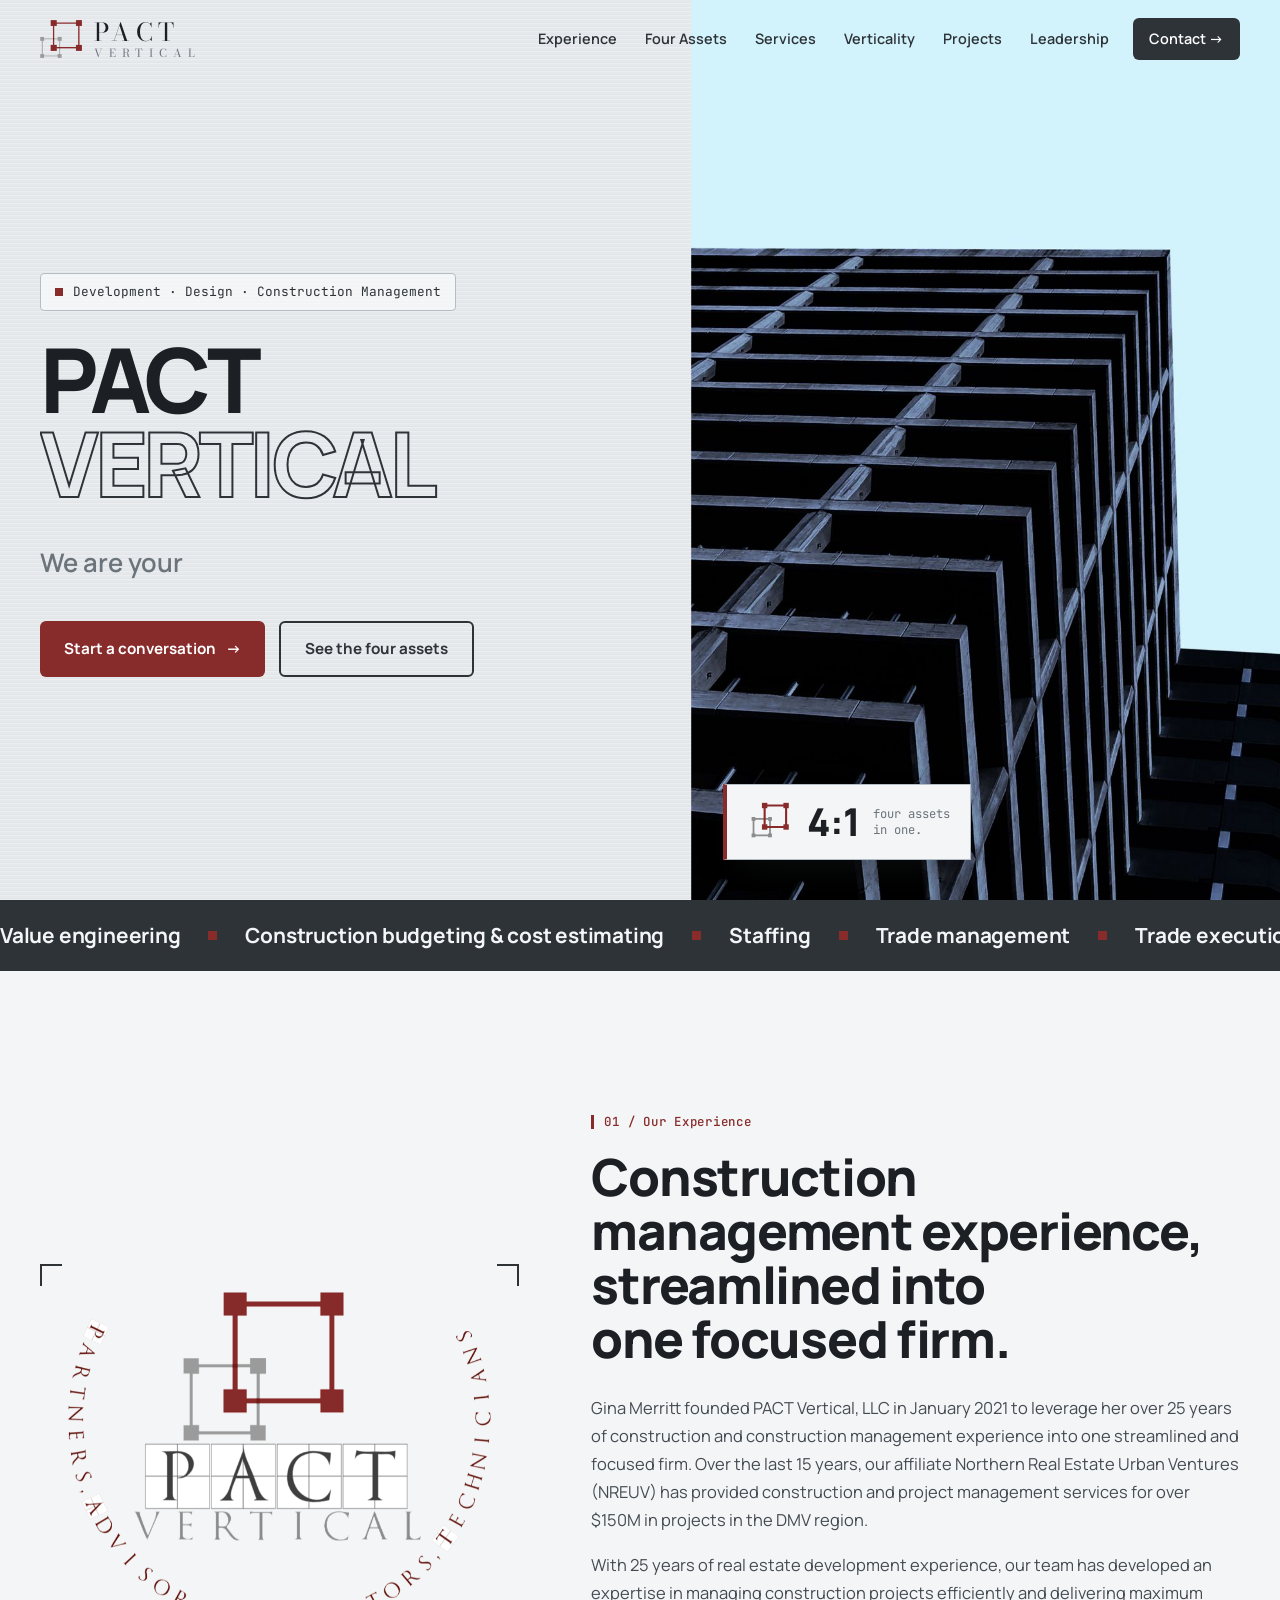
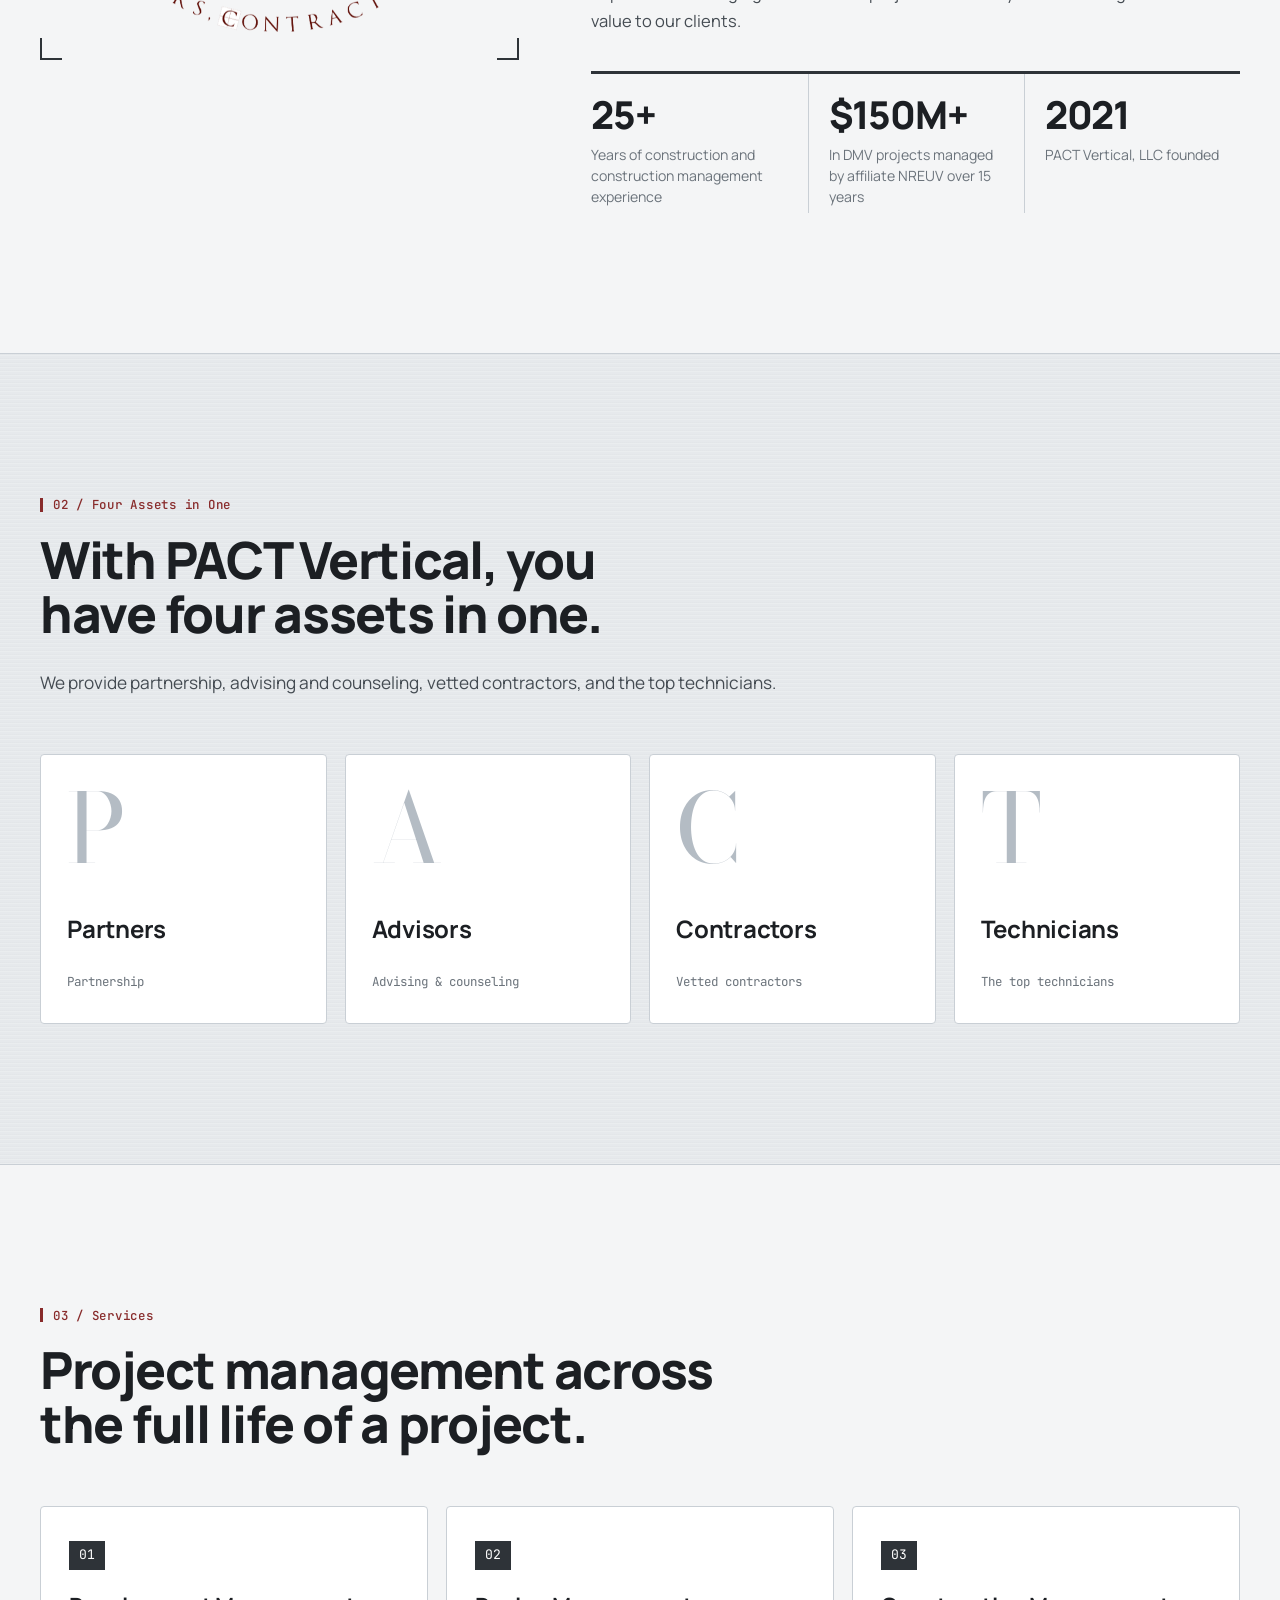
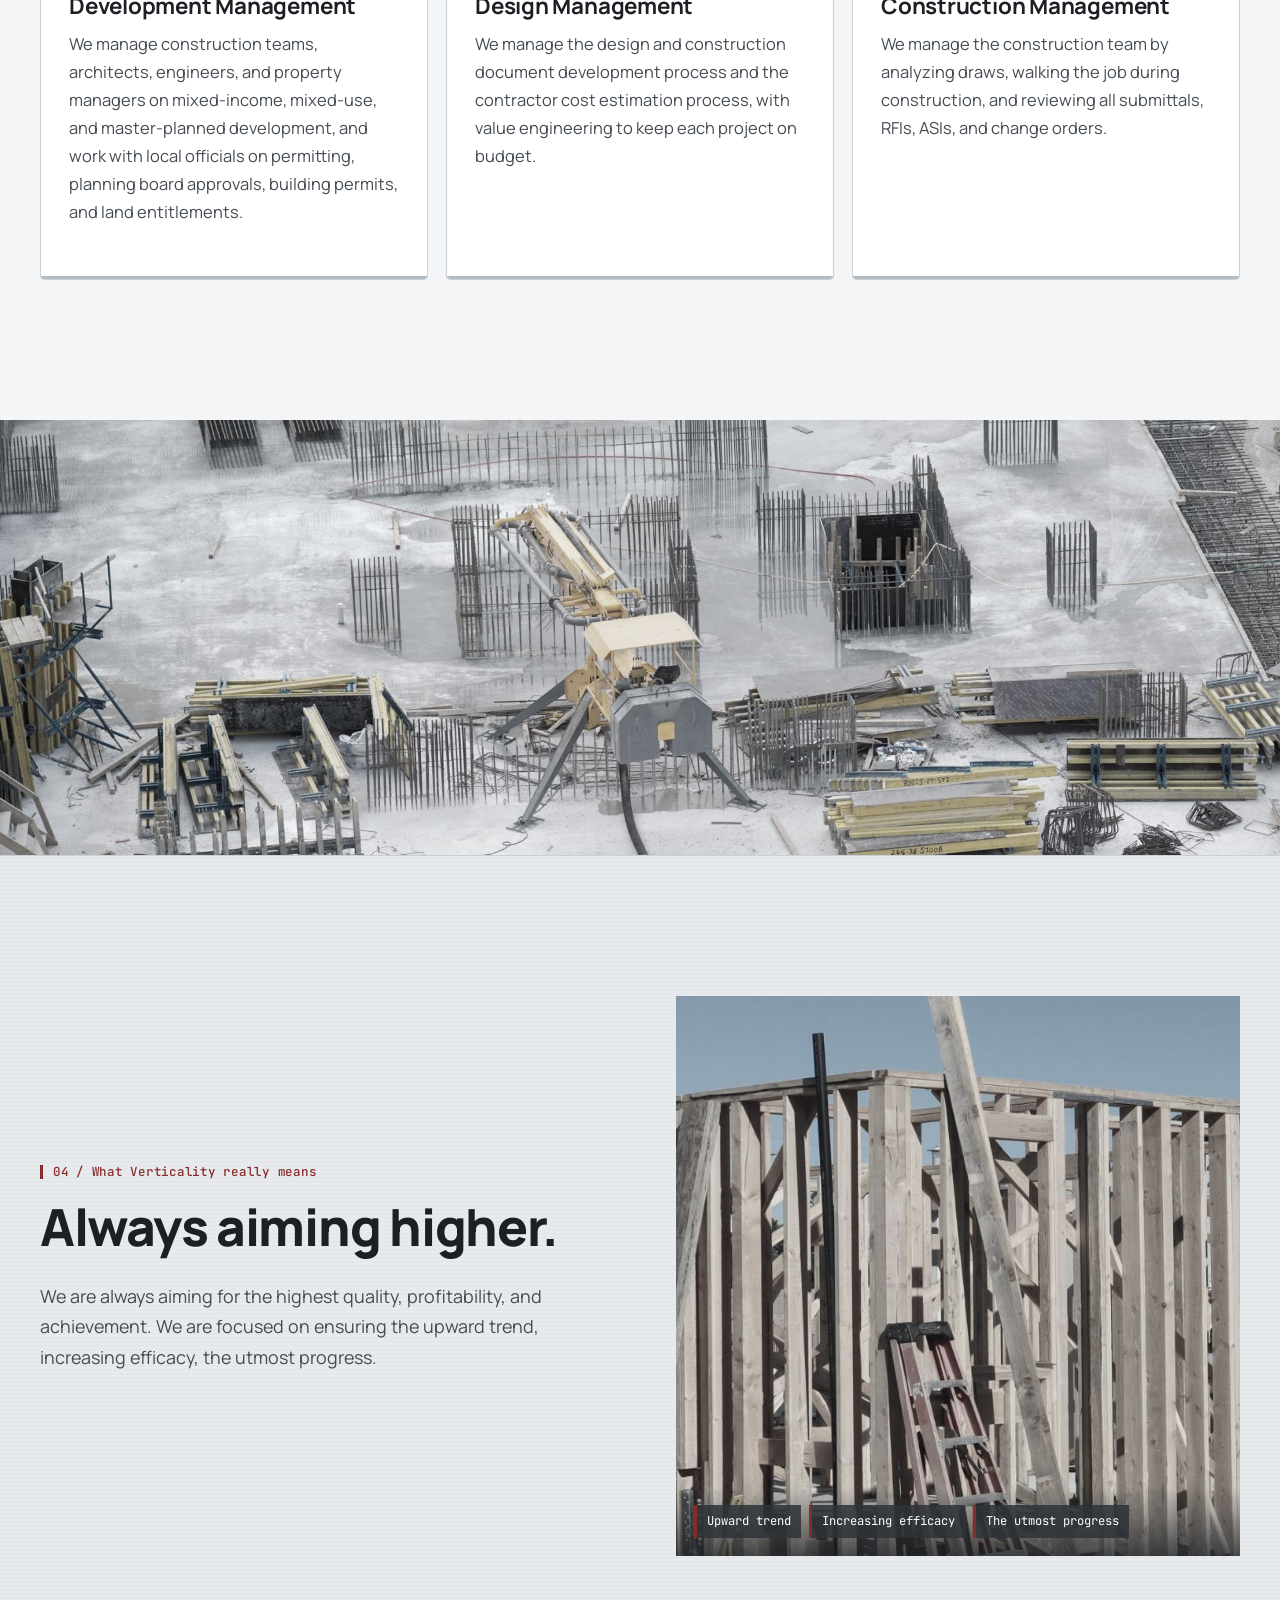
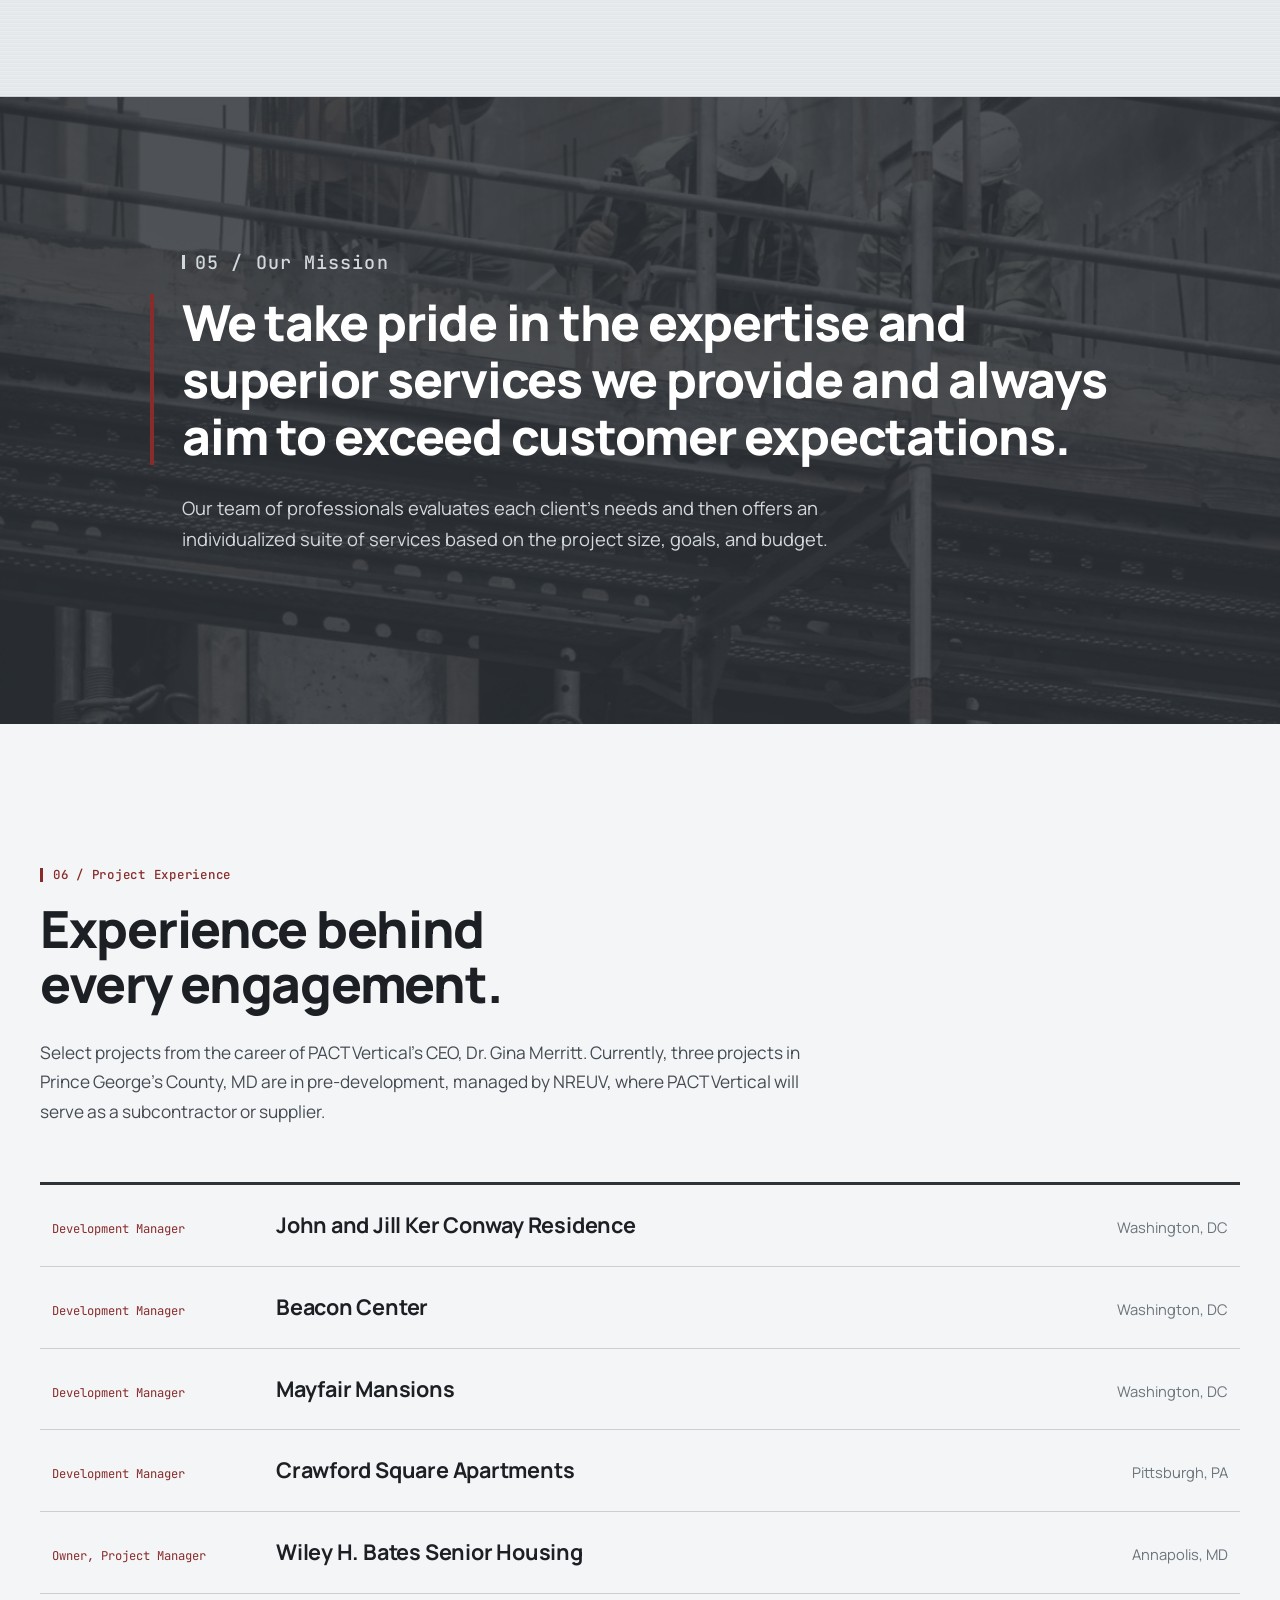
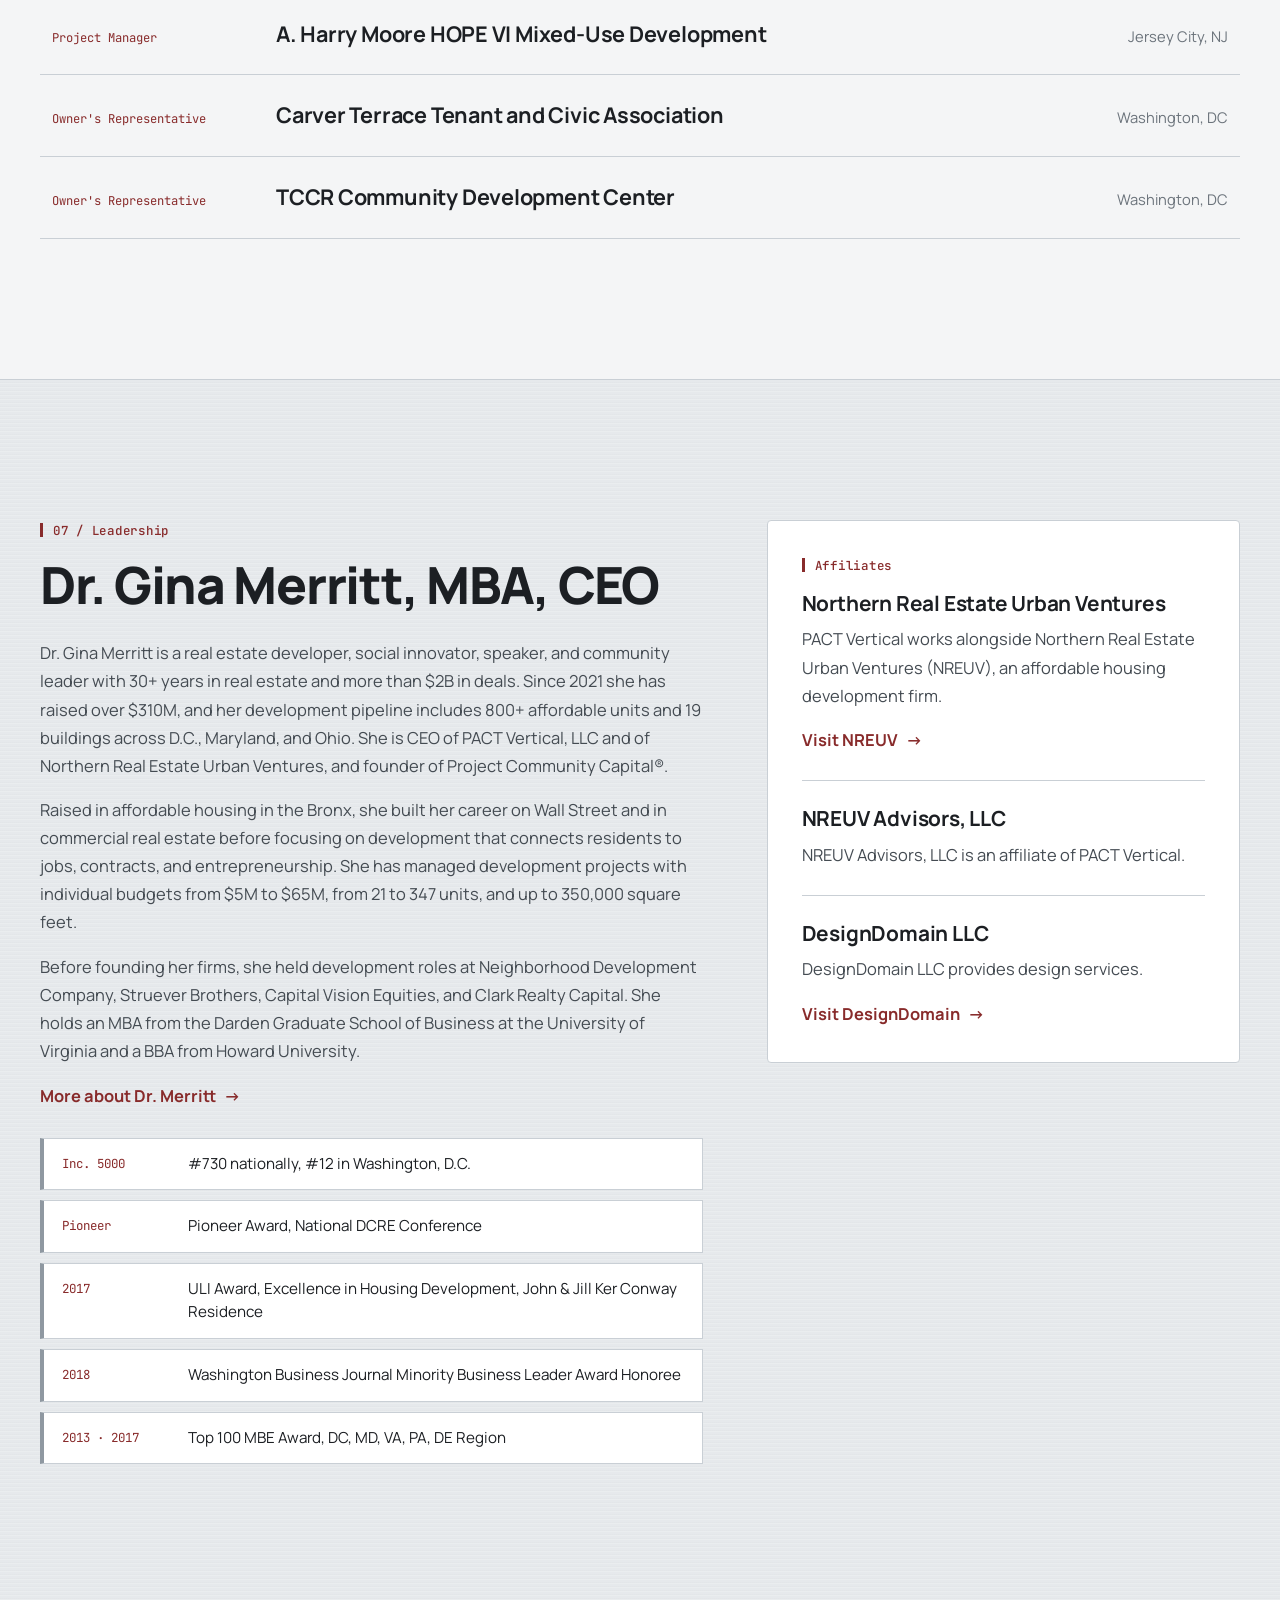
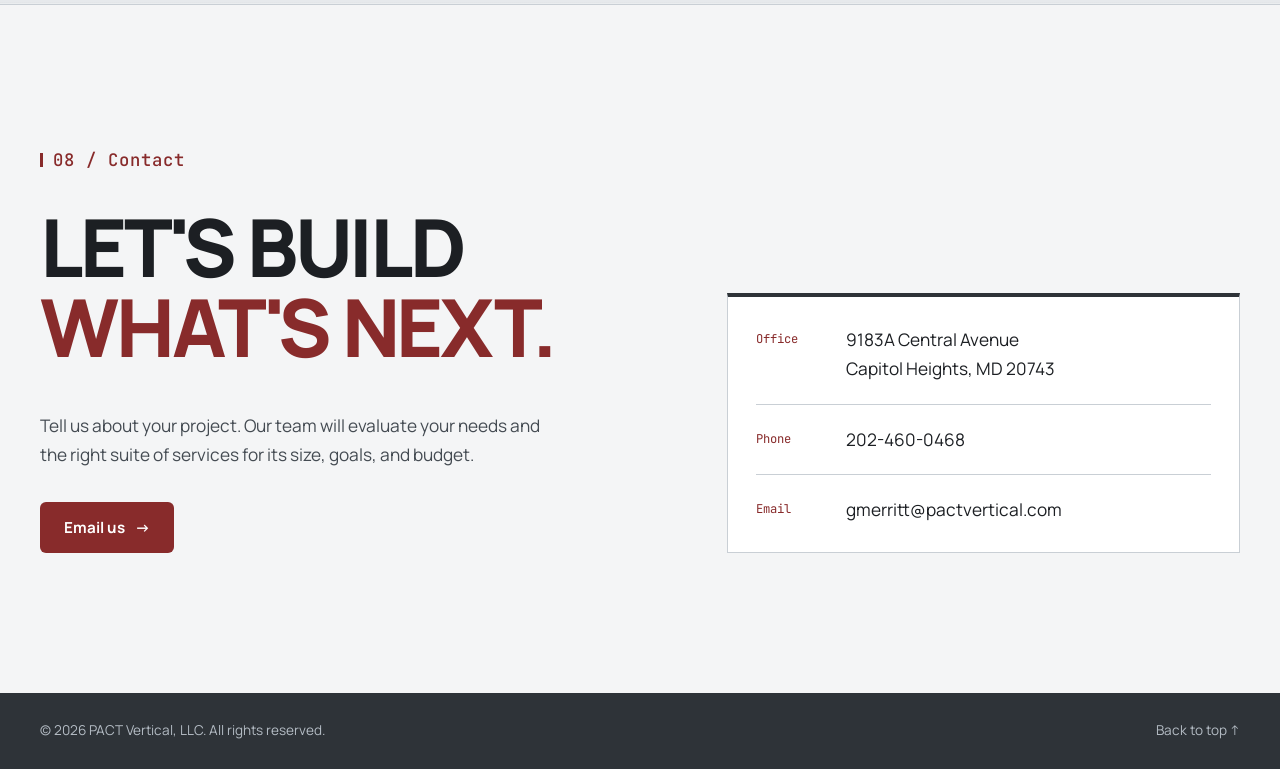
==== index.html @ 71c8a11a "v3.1 (2026-11-18): title Gina as CEO Co-Authored-By: Claude Opus 5.5 <noreply@anthropic.com> Claude-" ====
<!DOCTYPE html>
<html lang="en">
<head>
  <meta charset="utf-8">
  <meta name="viewport" content="width=device-width, initial-scale=1">
  <title>PACT Vertical | Partners, Advisors, Contractors, Technicians</title>
  <meta name="description" content="PACT Vertical provides development management, design management, and construction management to the commercial real estate industry.">
  <meta property="og:title" content="PACT Vertical">
  <meta property="og:description" content="Partners, Advisors, Contractors, Technicians. Four assets in one.">
  <meta property="og:type" content="website">
  <meta property="og:url" content="https://pactvertical.com/">
  <meta name="theme-color" content="#E1E5E8">
  <link rel="canonical" href="https://pactvertical.com/">
  <link rel="icon" href="assets/favicon.png" type="image/png">
  <link rel="preconnect" href="https://fonts.googleapis.com">
  <link rel="preconnect" href="https://fonts.gstatic.com" crossorigin>
  <link href="https://fonts.googleapis.com/css2?family=Bodoni+Moda:wght@400;500&family=JetBrains+Mono:wght@400;500&family=Manrope:wght@400;500;600;700;800&display=swap" rel="stylesheet">
  <link rel="stylesheet" href="styles.css">
</head>
<body>
  <a class="skip" href="#main">Skip to content</a>
  <div class="scroll-progress" aria-hidden="true"></div>

  <header class="site-header" id="top">
    <div class="wrap header-inner">
      <a class="brand" href="#top" aria-label="PACT Vertical home">
        <img class="brand-mark" src="assets/pact-mark.png" alt="" width="46" height="43">
        <span class="brand-words">
          <span class="brand-pact">PACT</span>
          <span class="brand-vertical">VERTICAL</span>
        </span>
      </a>
      <button class="nav-toggle" aria-expanded="false" aria-controls="nav"><span></span><span></span><span class="sr">Menu</span></button>
      <nav id="nav" class="nav" aria-label="Primary">
        <a href="#experience">Experience</a>
        <a href="#pact">Four Assets</a>
        <a href="#services">Services</a>
        <a href="#verticality">Verticality</a>
        <a href="#projects">Projects</a>
        <a href="#leadership">Leadership</a>
        <a class="nav-cta" href="#contact">Contact <span aria-hidden="true">&rarr;</span></a>
      </nav>
    </div>
  </header>

  <main id="main">
    <!-- HERO -->
    <section class="hero">
      <div class="hero-steel" aria-hidden="true"></div>
      <div class="hero-copy">
        <p class="mono-tag"><span class="dot"></span> Development · Design · Construction Management</p>
        <h1 class="hero-title">
          <span class="line"><span>PACT</span></span>
          <span class="line"><span class="outline">Vertical</span></span>
        </h1>
        <p class="hero-rotator" aria-label="Partners, Advisors, Contractors, Technicians">
          <span class="rot-label">We are your</span>
          <span class="rot-words" aria-hidden="true">
            <span>Partners</span>
            <span>Advisors</span>
            <span>Contractors</span>
            <span>Technicians</span>
          </span>
        </p>
        <div class="hero-actions">
          <a class="btn btn-primary magnetic" href="#contact">Start a conversation <span aria-hidden="true">&rarr;</span></a>
          <a class="btn btn-ghost" href="#pact">See the four assets</a>
        </div>
      </div>
      <div class="hero-photo">
        <img src="assets/hero-tower.jpg" alt="Looking up at a steel-framed tower against the sky" width="1120" height="1400" fetchpriority="high">
        <div class="ratio">
          <svg class="mark-anim" viewBox="0 0 240 240" aria-hidden="true">
            <g class="sq-grey">
              <rect class="draw" x="34" y="104" width="86" height="86" fill="none" stroke="#8C8C8C" stroke-width="9"/>
              <rect class="node" x="24" y="94" width="20" height="20" fill="#8C8C8C"/>
              <rect class="node" x="110" y="94" width="20" height="20" fill="#8C8C8C"/>
              <rect class="node" x="24" y="180" width="20" height="20" fill="#8C8C8C"/>
              <rect class="node" x="110" y="180" width="20" height="20" fill="#8C8C8C"/>
            </g>
            <g class="sq-red">
              <rect class="draw" x="92" y="34" width="112" height="112" fill="none" stroke="#882B2B" stroke-width="11"/>
              <rect class="node" x="78" y="20" width="28" height="28" fill="#882B2B"/>
              <rect class="node" x="190" y="20" width="28" height="28" fill="#882B2B"/>
              <rect class="node" x="78" y="132" width="28" height="28" fill="#882B2B"/>
              <rect class="node" x="190" y="132" width="28" height="28" fill="#882B2B"/>
            </g>
          </svg>
          <span class="ratio-num">4:1</span>
          <span class="ratio-text">four assets<br>in one.</span>
        </div>
      </div>
    </section>

    <!-- TICKER -->
    <div class="ticker" aria-label="Our skills">
      <div class="ticker-track">
        <span>Value engineering</span><i></i><span>Construction budgeting &amp; cost estimating</span><i></i><span>Staffing</span><i></i><span>Trade management</span><i></i><span>Trade execution</span><i></i><span>Supply chain delivery &amp; logistics</span><i></i>
        <span aria-hidden="true">Value engineering</span><i></i><span aria-hidden="true">Construction budgeting &amp; cost estimating</span><i></i><span aria-hidden="true">Staffing</span><i></i><span aria-hidden="true">Trade management</span><i></i><span aria-hidden="true">Trade execution</span><i></i><span aria-hidden="true">Supply chain delivery &amp; logistics</span><i></i>
      </div>
    </div>

    <!-- EXPERIENCE -->
    <section class="section" id="experience">
      <div class="wrap exp-grid">
        <div class="exp-logo reveal">
          <div class="logo-panel tilt">
            <span class="corner tl"></span><span class="corner tr"></span><span class="corner bl"></span><span class="corner br"></span>
            <img src="assets/pact-vertical-logo.png" alt="PACT Vertical logo: Partners, Advisors, Contractors, Technicians" width="720" height="578" loading="lazy">
          </div>
        </div>
        <div class="exp-copy">
          <p class="eyebrow reveal">01 / Our Experience</p>
          <h2 class="reveal">Construction management experience, streamlined into one focused firm.</h2>
          <p class="reveal">Gina Merritt founded PACT Vertical, LLC in January 2021 to leverage her over 25 years of construction and construction management experience into one streamlined and focused firm. Over the last 15 years, our affiliate Northern Real Estate Urban Ventures (NREUV) has provided construction and project management services for over $150M in projects in the DMV region.</p>
          <p class="reveal">With 25 years of real estate development experience, our team has developed an expertise in managing construction projects efficiently and delivering maximum value to our clients.</p>
          <div class="stats">
            <div class="stat reveal"><span class="stat-num" data-count="25" data-suffix="+">25+</span><span class="stat-label">Years of construction and construction management experience</span></div>
            <div class="stat reveal"><span class="stat-num" data-count="150" data-prefix="$" data-suffix="M+">$150M+</span><span class="stat-label">In DMV projects managed by affiliate NREUV over 15 years</span></div>
            <div class="stat reveal"><span class="stat-num" data-count="2021" data-from="2000">2021</span><span class="stat-label">PACT Vertical, LLC founded</span></div>
          </div>
        </div>
      </div>
    </section>

    <!-- FOUR ASSETS -->
    <section class="section section-alt" id="pact">
      <div class="wrap">
        <div class="section-head">
          <p class="eyebrow reveal">02 / Four Assets in One</p>
          <h2 class="reveal">With PACT Vertical, you have four assets in one.</h2>
          <p class="reveal">We provide partnership, advising and counseling, vetted contractors, and the top technicians.</p>
        </div>
        <ol class="pact-grid">
          <li class="pact-card glow-card reveal"><span class="pact-letter">P</span><h3>Partners</h3><span class="pact-sub">Partnership</span></li>
          <li class="pact-card glow-card reveal"><span class="pact-letter">A</span><h3>Advisors</h3><span class="pact-sub">Advising &amp; counseling</span></li>
          <li class="pact-card glow-card reveal"><span class="pact-letter">C</span><h3>Contractors</h3><span class="pact-sub">Vetted contractors</span></li>
          <li class="pact-card glow-card reveal"><span class="pact-letter">T</span><h3>Technicians</h3><span class="pact-sub">The top technicians</span></li>
        </ol>
      </div>
    </section>

    <!-- SERVICES -->
    <section class="section" id="services">
      <div class="wrap">
        <div class="section-head">
          <p class="eyebrow reveal">03 / Services</p>
          <h2 class="reveal">Project management across the full life of a project.</h2>
        </div>
        <div class="services">
          <article class="service glow-card reveal">
            <span class="service-num">01</span>
            <h3>Development Management</h3>
            <p>We manage construction teams, architects, engineers, and property managers on mixed-income, mixed-use, and master-planned development, and work with local officials on permitting, planning board approvals, building permits, and land entitlements.</p>
            <span class="service-line"></span>
          </article>
          <article class="service glow-card reveal">
            <span class="service-num">02</span>
            <h3>Design Management</h3>
            <p>We manage the design and construction document development process and the contractor cost estimation process, with value engineering to keep each project on budget.</p>
            <span class="service-line"></span>
          </article>
          <article class="service glow-card reveal">
            <span class="service-num">03</span>
            <h3>Construction Management</h3>
            <p>We manage the construction team by analyzing draws, walking the job during construction, and reviewing all submittals, RFIs, ASIs, and change orders.</p>
            <span class="service-line"></span>
          </article>
        </div>
      </div>
    </section>

    <!-- IMAGE BAND -->
    <div class="image-band" role="img" aria-label="Aerial view of a construction site with rebar, formwork, and a concrete pump">
      <img src="assets/site-aerial.jpg" alt="" width="2000" height="839" loading="lazy">
    </div>

    <!-- VERTICALITY -->
    <section class="section section-alt" id="verticality">
      <div class="wrap vert">
        <div class="vert-copy">
          <p class="eyebrow reveal">04 / What Verticality really means</p>
          <h2 class="reveal">Always aiming higher.</h2>
          <p class="reveal">We are always aiming for the highest quality, profitability, and achievement. We are focused on ensuring the upward trend, increasing efficacy, the utmost progress.</p>
        </div>
        <figure class="vert-photo reveal">
          <img src="assets/framing.jpg" alt="Wood-framed walls rising on a construction site" width="717" height="896" loading="lazy">
          <figcaption>
            <span>Upward trend</span>
            <span>Increasing efficacy</span>
            <span>The utmost progress</span>
          </figcaption>
        </figure>
      </div>
    </section>

    <!-- MISSION -->
    <section class="mission" id="mission">
      <img class="mission-bg" src="assets/crew-scaffold.jpg" alt="" width="1163" height="1600" loading="lazy">
      <div class="mission-shade" aria-hidden="true"></div>
      <div class="wrap mission-inner">
        <p class="eyebrow light reveal">05 / Our Mission</p>
        <blockquote class="reveal">We take pride in the expertise and superior services we provide and always aim to exceed customer expectations.</blockquote>
        <p class="reveal">Our team of professionals evaluates each client's needs and then offers an individualized suite of services based on the project size, goals, and budget.</p>
      </div>
    </section>

    <!-- PROJECT EXPERIENCE -->
    <section class="section" id="projects">
      <div class="wrap">
        <div class="section-head">
          <p class="eyebrow reveal">06 / Project Experience</p>
          <h2 class="reveal">Experience behind every engagement.</h2>
          <p class="reveal">Select projects from the career of PACT Vertical's CEO, Dr. Gina Merritt. Currently, three projects in Prince George's County, MD are in pre-development, managed by NREUV, where PACT Vertical will serve as a subcontractor or supplier.</p>
        </div>
        <ul class="proj-list">
          <li class="reveal"><span class="proj-role">Development Manager</span><span class="proj-name">John and Jill Ker Conway Residence</span><span class="proj-loc">Washington, DC</span></li>
          <li class="reveal"><span class="proj-role">Development Manager</span><span class="proj-name">Beacon Center</span><span class="proj-loc">Washington, DC</span></li>
          <li class="reveal"><span class="proj-role">Development Manager</span><span class="proj-name">Mayfair Mansions</span><span class="proj-loc">Washington, DC</span></li>
          <li class="reveal"><span class="proj-role">Development Manager</span><span class="proj-name">Crawford Square Apartments</span><span class="proj-loc">Pittsburgh, PA</span></li>
          <li class="reveal"><span class="proj-role">Owner, Project Manager</span><span class="proj-name">Wiley H. Bates Senior Housing</span><span class="proj-loc">Annapolis, MD</span></li>
          <li class="reveal"><span class="proj-role">Project Manager</span><span class="proj-name">A. Harry Moore HOPE VI Mixed-Use Development</span><span class="proj-loc">Jersey City, NJ</span></li>
          <li class="reveal"><span class="proj-role">Owner's Representative</span><span class="proj-name">Carver Terrace Tenant and Civic Association</span><span class="proj-loc">Washington, DC</span></li>
          <li class="reveal"><span class="proj-role">Owner's Representative</span><span class="proj-name">TCCR Community Development Center</span><span class="proj-loc">Washington, DC</span></li>
        </ul>
      </div>
    </section>

    <!-- LEADERSHIP -->
    <section class="section section-alt" id="leadership">
      <div class="wrap lead-grid">
        <div>
          <p class="eyebrow reveal">07 / Leadership</p>
          <h2 class="reveal">Dr. Gina Merritt, MBA, CEO</h2>
          <p class="reveal">Dr. Gina Merritt is a real estate developer, social innovator, speaker, and community leader with 30+ years in real estate and more than $2B in deals. Since 2021 she has raised over $310M, and her development pipeline includes 800+ affordable units and 19 buildings across D.C., Maryland, and Ohio. She is CEO of PACT Vertical, LLC and of Northern Real Estate Urban Ventures, and founder of Project Community Capital&reg;.</p>
          <p class="reveal">Raised in affordable housing in the Bronx, she built her career on Wall Street and in commercial real estate before focusing on development that connects residents to jobs, contracts, and entrepreneurship. She has managed development projects with individual budgets from $5M to $65M, from 21 to 347 units, and up to 350,000 square feet.</p>
          <p class="reveal">Before founding her firms, she held development roles at Neighborhood Development Company, Struever Brothers, Capital Vision Equities, and Clark Realty Capital. She holds an MBA from the Darden Graduate School of Business at the University of Virginia and a BBA from Howard University.</p>
          <a class="text-link reveal" href="https://drginamerritt.net" target="_blank" rel="noopener">More about Dr. Merritt <span aria-hidden="true">&rarr;</span></a>
          <ul class="awards">
            <li class="reveal"><span>Inc. 5000</span>#730 nationally, #12 in Washington, D.C.</li>
            <li class="reveal"><span>Pioneer</span>Pioneer Award, National DCRE Conference</li>
            <li class="reveal"><span>2017</span>ULI Award, Excellence in Housing Development, John &amp; Jill Ker Conway Residence</li>
            <li class="reveal"><span>2018</span>Washington Business Journal Minority Business Leader Award Honoree</li>
            <li class="reveal"><span>2013 · 2017</span>Top 100 MBE Award, DC, MD, VA, PA, DE Region</li>
          </ul>
        </div>
        <aside class="affiliate glow-card reveal">
          <p class="eyebrow">Affiliates</p>
          <div class="aff-item">
            <h3>Northern Real Estate Urban Ventures</h3>
            <p>PACT Vertical works alongside Northern Real Estate Urban Ventures (NREUV), an affordable housing development firm.</p>
            <a class="text-link" href="https://nreuv.com" target="_blank" rel="noopener">Visit NREUV <span aria-hidden="true">&rarr;</span></a>
          </div>
          <div class="aff-item">
            <h3>NREUV Advisors, LLC</h3>
            <p>NREUV Advisors, LLC is an affiliate of PACT Vertical.</p>
          </div>
          <div class="aff-item">
            <h3>DesignDomain LLC</h3>
            <p>DesignDomain LLC provides design services.</p>
            <a class="text-link" href="https://designdomainllc.com" target="_blank" rel="noopener">Visit DesignDomain <span aria-hidden="true">&rarr;</span></a>
          </div>
        </aside>
      </div>
    </section>

    <!-- CONTACT -->
    <section class="section contact-section" id="contact">
      <div class="wrap contact">
        <div>
          <p class="eyebrow reveal">08 / Contact</p>
          <h2 class="big reveal">Let's build<br><span class="grad">what's next.</span></h2>
          <p class="reveal">Tell us about your project. Our team will evaluate your needs and the right suite of services for its size, goals, and budget.</p>
          <a class="btn btn-primary magnetic reveal" href="mailto:gmerritt@pactvertical.com?subject=Project%20inquiry%20via%20pactvertical.com">Email us <span aria-hidden="true">&rarr;</span></a>
        </div>
        <dl class="contact-list reveal">
          <div><dt>Office</dt><dd>9183A Central Avenue<br>Capitol Heights, MD 20743</dd></div>
          <div><dt>Phone</dt><dd><a href="tel:+12024600468">202-460-0468</a></dd></div>
          <div><dt>Email</dt><dd><a href="mailto:gmerritt@pactvertical.com">gmerritt@pactvertical.com</a></dd></div>
        </dl>
      </div>
    </section>
  </main>

  <footer class="site-footer">
    <div class="wrap footer-inner">
      <span>&copy; <span id="year">2026</span> PACT Vertical, LLC. All rights reserved.</span>
      <a href="#top">Back to top &uarr;</a>
    </div>
  </footer>

  <script src="main.js" defer></script>
</body>
</html>
---- styles.css ----
/* PACT Vertical, site styles v3.1 (2026-11-18)
   VOICE: strong, structural, confident
   IDEA: structural steel going up; the building reaching for the sky (real photography)
   COLOUR: brushed light steel and graphite, logo maroon #882B2B as the one accent
   TYPE: Manrope (headings and body), JetBrains Mono (labels), Bodoni Moda (wordmark)
   LAYOUT: light steel bands, one graphite band (ticker and mission), flat colour, no glows */

:root {
  --steel-0: #F4F5F6;
  --steel-1: #E6E9EC;
  --steel-2: #D3D8DD;
  --steel-3: #B4BCC4;
  --steel-4: #8F98A1;
  --steel-5: #5A636C;
  --graphite: #2E3338;
  --ink: #1C1F23;
  --text: #444B52;
  --muted: #6B737B;
  --maroon: #882B2B;          /* logo maroon */
  --maroon-dark: #6E2222;
  --line: #C9CFD5;
  --sans: "Manrope", system-ui, sans-serif;
  --mono: "JetBrains Mono", ui-monospace, monospace;
  --serif: "Bodoni Moda", Didot, serif;
  --wrap: 1200px;
  --ease: cubic-bezier(.2,.8,.2,1);
  /* brushed steel: fine horizontal grain */
  --brush: repeating-linear-gradient(0deg, rgba(255,255,255,.35) 0 1px, rgba(0,0,0,.025) 1px 2px, transparent 2px 4px);
}

*, *::before, *::after { box-sizing: border-box; min-width: 0; }
html { scroll-behavior: smooth; scroll-padding-top: 84px; }
body { margin: 0; font-family: var(--sans); font-size: 16.5px; line-height: 1.7; color: var(--text); background: var(--steel-0); -webkit-font-smoothing: antialiased; overflow-x: clip; }
img { max-width: 100%; display: block; }
a { color: inherit; }
h1, h2, h3 { color: var(--ink); font-family: var(--sans); line-height: 1.06; margin: 0 0 .55em; letter-spacing: -0.025em; text-wrap: balance; }
h2 { font-size: clamp(2rem, 4.2vw, 3.2rem); font-weight: 800; }
h3 { font-size: 1.2rem; font-weight: 700; letter-spacing: -0.01em; }
p { margin: 0 0 1em; }
.wrap { width: min(100% - 48px, var(--wrap)); margin-inline: auto; }
.sr, .skip { position: absolute; left: -9999px; }
.skip:focus { left: 16px; top: 16px; background: var(--maroon); color: #fff; padding: 8px 14px; z-index: 200; }
:focus-visible { outline: 2px solid var(--maroon); outline-offset: 3px; }

.scroll-progress { position: fixed; top: 0; left: 0; height: 3px; width: 100%; background: var(--maroon); transform-origin: left; transform: scaleX(var(--p, 0)); z-index: 120; }
main, .site-footer { position: relative; z-index: 1; }

.eyebrow { font-family: var(--mono); font-size: .78rem; font-weight: 500; letter-spacing: .06em; color: var(--maroon); margin-bottom: 1rem; display: flex; align-items: center; gap: 10px; }
.eyebrow::before { content: ""; width: 3px; height: 14px; background: currentColor; }
.eyebrow.light { color: var(--steel-2); }

/* Header */
.site-header { position: fixed; inset: 0 0 auto 0; z-index: 100; transition: background .35s, border-color .35s, box-shadow .35s; border-bottom: 1px solid transparent; }
.site-header.scrolled { background: rgba(244,245,246,.9); backdrop-filter: blur(12px); border-bottom-color: var(--line); box-shadow: 0 6px 20px -14px rgba(28,31,35,.4); }
.header-inner { display: flex; align-items: center; justify-content: space-between; height: 78px; }
.brand { display: flex; align-items: center; gap: 12px; text-decoration: none; }
.brand-mark { width: 42px; height: auto; transition: transform .5s var(--ease); }
.brand:hover .brand-mark { transform: translateY(-3px); }
.brand-words { display: flex; flex-direction: column; line-height: 1; }
.brand-pact { font-family: var(--serif); font-size: 1.55rem; letter-spacing: .22em; color: var(--ink); }
.brand-vertical { font-family: var(--serif); font-size: .7rem; letter-spacing: .52em; color: var(--muted); margin-top: 3px; }
.nav { display: flex; gap: 4px; align-items: center; }
.nav a { position: relative; text-decoration: none; font-size: .9rem; font-weight: 600; color: var(--graphite); padding: 8px 12px; }
.nav a::after { content: ""; position: absolute; left: 12px; right: 12px; bottom: 2px; height: 2px; background: var(--maroon); transform: scaleX(0); transform-origin: left; transition: transform .3s var(--ease); }
.nav a:hover::after { transform: scaleX(1); }
.nav .nav-cta { margin-left: 8px; color: #fff; background: var(--graphite); border-radius: 6px; padding: 9px 16px; transition: background .2s; }
.nav .nav-cta::after { display: none; }
.nav .nav-cta:hover { background: var(--maroon); }
.nav-toggle { display: none; width: 44px; height: 44px; border: 1px solid var(--steel-3); background: transparent; border-radius: 8px; cursor: pointer; position: relative; }
.nav-toggle span:not(.sr) { position: absolute; left: 12px; right: 12px; height: 2px; background: var(--ink); transition: transform .3s var(--ease); }
.nav-toggle span:nth-child(1) { top: 17px; } .nav-toggle span:nth-child(2) { top: 25px; }
.nav-toggle[aria-expanded="true"] span:nth-child(1) { transform: translateY(4px) rotate(45deg); }
.nav-toggle[aria-expanded="true"] span:nth-child(2) { transform: translateY(-4px) rotate(-45deg); }

/* Buttons */
.btn { display: inline-flex; align-items: center; gap: 10px; min-height: 48px; text-decoration: none; font-weight: 700; font-size: .95rem; padding: 13px 24px; border-radius: 6px; transition: background .25s, color .25s, border-color .25s, transform .25s var(--ease); }
.btn-primary { background: var(--maroon); color: #fff; }
.btn-primary:hover { background: var(--maroon-dark); }
.btn-ghost { border: 2px solid var(--graphite); color: var(--graphite); }
.btn-ghost:hover { background: var(--graphite); color: #fff; }

/* Hero: copy on brushed steel, full-height photo on the right */
.hero { position: relative; min-height: 100vh; display: grid; grid-template-columns: minmax(0, 1fr) minmax(0, 46vw); background: var(--steel-1); overflow: hidden; }
.hero-steel { position: absolute; inset: 0; background: var(--brush); opacity: .7; pointer-events: none; }
.hero-copy { position: relative; align-self: center; padding: 130px 48px 80px max(24px, calc((100vw - var(--wrap)) / 2)); }
.mono-tag { display: inline-flex; align-items: center; gap: 10px; font-family: var(--mono); font-size: .8rem; color: var(--graphite); border: 1px solid var(--steel-3); background: rgba(255,255,255,.55); padding: 7px 14px; border-radius: 4px; margin-bottom: 28px; }
.dot { width: 8px; height: 8px; background: var(--maroon); }
.hero-title { font-size: clamp(3.2rem, 7vw, 6.6rem); font-weight: 800; line-height: .9; letter-spacing: -0.05em; margin-bottom: .35em; text-transform: uppercase; }
.hero-title .line { display: block; overflow: hidden; padding-bottom: .04em; }
.hero-title .line > span { display: inline-block; transform: translateY(105%); animation: rise 1.1s var(--ease) forwards; }
.hero-title .line:nth-child(2) > span { animation-delay: .14s; }
@keyframes rise { to { transform: none; } }
.outline { color: transparent; -webkit-text-stroke: 2px var(--graphite); }
.hero-rotator { display: flex; flex-wrap: wrap; align-items: baseline; gap: 12px; font-size: clamp(1.15rem, 2.2vw, 1.6rem); font-weight: 600; color: var(--muted); margin-bottom: 36px; }
.rot-words { position: relative; display: inline-block; height: 1.3em; overflow: hidden; vertical-align: bottom; min-width: 8.5em; }
.rot-words span { position: absolute; left: 0; top: 0; color: var(--maroon); font-weight: 800; transform: translateY(110%); animation: rotWord 10s infinite; }
.rot-words span:nth-child(2) { animation-delay: 2.5s; } .rot-words span:nth-child(3) { animation-delay: 5s; } .rot-words span:nth-child(4) { animation-delay: 7.5s; }
@keyframes rotWord { 0% { transform: translateY(110%); } 4%, 22% { transform: none; } 26%, 100% { transform: translateY(-110%); } }
.hero-actions { display: flex; flex-wrap: wrap; gap: 14px; }

.hero-photo { position: relative; min-height: 100%; clip-path: inset(100% 0 0 0); animation: reveal 1.4s var(--ease) .2s forwards; }
.hero-photo img { position: absolute; inset: 0; width: 100%; height: 100%; object-fit: cover; object-position: 20% 80%; }
@keyframes reveal { to { clip-path: inset(0 0 0 0); } }
.ratio { position: absolute; left: 32px; bottom: 40px; display: flex; align-items: center; gap: 14px; padding: 14px 20px; background: var(--steel-0); border: 1px solid var(--steel-3); border-left: 4px solid var(--maroon); box-shadow: 0 18px 40px -20px rgba(28,31,35,.6); opacity: 0; animation: fadeUp .8s var(--ease) 1.3s forwards; }
.mark-anim { width: 46px; height: 46px; flex: none; }
.ratio-num { font-size: 2.4rem; font-weight: 800; line-height: 1; color: var(--ink); letter-spacing: -0.03em; }
.ratio-text { font-family: var(--mono); font-size: .76rem; line-height: 1.35; color: var(--muted); }
@keyframes fadeUp { from { opacity: 0; transform: translateY(14px); } to { opacity: 1; transform: none; } }
.mark-anim .draw { stroke-dasharray: 520; stroke-dashoffset: 520; animation: draw 1.1s var(--ease) 1.6s forwards; }
.mark-anim .sq-red .draw { animation-delay: 1.9s; }
@keyframes draw { to { stroke-dashoffset: 0; } }
.mark-anim .node { transform-box: fill-box; transform-origin: center; transform: scale(0); animation: pop .5s var(--ease) 2.2s forwards; }
.mark-anim .sq-red .node { animation-delay: 2.4s; }
@keyframes pop { 60% { transform: scale(1.25); } to { transform: scale(1); } }

/* Full-width photo band */
.image-band { position: relative; height: clamp(220px, 34vw, 460px); overflow: hidden; background: var(--graphite); }
.image-band img { width: 100%; height: 100%; object-fit: cover; }

/* Ticker: graphite band */
.ticker { position: relative; z-index: 1; overflow: hidden; background: var(--graphite); padding: 18px 0; }
.ticker-track { display: flex; align-items: center; gap: 28px; width: max-content; animation: marquee 40s linear infinite; }
.ticker:hover .ticker-track { animation-play-state: paused; }
.ticker span { font-size: clamp(1rem, 2vw, 1.3rem); font-weight: 700; color: var(--steel-0); white-space: nowrap; letter-spacing: -0.01em; }
.ticker i { width: 9px; height: 9px; background: var(--maroon); flex: none; }
@keyframes marquee { to { transform: translateX(-50%); } }

/* Sections */
.section { position: relative; padding: clamp(80px, 11vw, 140px) 0; }
.section-alt { background: var(--steel-1); border-block: 1px solid var(--line); }
.section-alt::before { content: ""; position: absolute; inset: 0; background: var(--brush); opacity: .5; pointer-events: none; }
.section-alt > .wrap { position: relative; }
.section-head { max-width: 780px; margin-bottom: 56px; }
.section-head p:last-child { font-size: 1.08rem; }

/* Cards: flat steel plates */
.glow-card { position: relative; background: #fff; border: 1px solid var(--line); border-radius: 4px; overflow: hidden; transition: transform .35s var(--ease), box-shadow .35s, border-color .35s; }
.glow-card::before { content: ""; position: absolute; left: 0; top: 0; height: 4px; width: 100%; background: var(--maroon); transform: scaleX(0); transform-origin: left; transition: transform .45s var(--ease); }
.glow-card:hover { transform: translateY(-6px); box-shadow: 0 22px 40px -24px rgba(28,31,35,.45); border-color: var(--steel-3); }
.glow-card:hover::before { transform: scaleX(1); }

/* Experience */
.exp-grid { display: grid; grid-template-columns: .85fr 1.15fr; gap: 72px; align-items: center; }
.logo-panel { position: relative; padding: 28px; transform-style: preserve-3d; transition: transform .3s var(--ease); }
.logo-panel img { width: 100%; height: auto; }
.corner { position: absolute; width: 22px; height: 22px; border-color: var(--graphite); border-style: solid; }
.corner.tl { left: 0; top: 0; border-width: 2px 0 0 2px; } .corner.tr { right: 0; top: 0; border-width: 2px 2px 0 0; }
.corner.bl { left: 0; bottom: 0; border-width: 0 0 2px 2px; } .corner.br { right: 0; bottom: 0; border-width: 0 2px 2px 0; }
.stats { display: grid; grid-template-columns: repeat(3, minmax(0, 1fr)); gap: 0; margin-top: 36px; border-top: 3px solid var(--graphite); }
.stat { padding: 22px 20px 6px 0; }
.stat + .stat { padding-left: 20px; border-left: 1px solid var(--line); }
.stat-num { display: block; font-size: clamp(1.9rem, 3vw, 2.5rem); font-weight: 800; line-height: 1; letter-spacing: -0.03em; color: var(--ink); white-space: nowrap; }
.stat-label { display: block; color: var(--muted); margin-top: 10px; font-size: .88rem; line-height: 1.5; }

/* Four assets */
.pact-grid { list-style: none; margin: 0; padding: 0; display: grid; grid-template-columns: repeat(4, minmax(0, 1fr)); gap: 18px; }
.pact-card { padding: 30px 26px; min-height: 270px; display: flex; flex-direction: column; justify-content: space-between; }
.pact-letter { font-family: var(--serif); font-size: 6rem; line-height: .9; color: var(--steel-3); transition: color .35s; }
.pact-card:hover .pact-letter { color: var(--maroon); }
.pact-card h3 { font-size: 1.5rem; margin: 18px 0 4px; }
.pact-sub { font-family: var(--mono); font-size: .78rem; color: var(--muted); }

/* Services */
.services { display: grid; grid-template-columns: repeat(3, minmax(0, 1fr)); gap: 18px; }
.service { padding: 32px 28px 36px; }
.service-num { display: inline-block; font-family: var(--mono); font-size: .82rem; color: #fff; background: var(--graphite); padding: 3px 10px; margin-bottom: 24px; }
.service h3 { font-size: 1.4rem; }
.service-line { position: absolute; left: 0; bottom: 0; height: 3px; width: 100%; background: var(--steel-3); transform: scaleX(0); transform-origin: left; transition: transform 1.1s var(--ease) .3s; }
.service.in .service-line { transform: scaleX(1); }

/* Verticality */
.vert { display: grid; grid-template-columns: 1fr 1fr; gap: 72px; align-items: center; }
.vert-copy p:last-child { font-size: 1.12rem; }
.vert-photo { position: relative; margin: 0; overflow: hidden; aspect-ratio: 4 / 5; max-height: 560px; width: 100%; background: var(--steel-2); }
.vert-photo img { width: 100%; height: 100%; object-fit: cover; transform: scale(1.06); transition: transform 1.6s var(--ease); }
.vert-photo.in img { transform: scale(1); }
.vert-photo figcaption { position: absolute; left: 0; right: 0; bottom: 0; display: flex; flex-wrap: wrap; gap: 8px; padding: 18px; background: linear-gradient(transparent, rgba(28,31,35,.75)); }
.vert-photo figcaption span { font-family: var(--mono); font-size: .76rem; color: #fff; background: rgba(46,51,56,.85); border-left: 3px solid var(--maroon); padding: 6px 10px; }

/* Mission: graphite band */
.mission { position: relative; overflow: hidden; background: var(--graphite); color: var(--steel-2); padding: clamp(90px, 12vw, 150px) 0; }
.mission-bg { position: absolute; inset: 0; width: 100%; height: 100%; object-fit: cover; object-position: center 30%; }
.mission-shade { position: absolute; inset: 0; background: rgba(46,51,56,.82); }
.mission-inner { position: relative; max-width: 980px; }
.mission blockquote { margin: 0 0 28px; padding-left: 28px; border-left: 4px solid var(--maroon); font-size: clamp(1.8rem, 4vw, 3.1rem); font-weight: 800; line-height: 1.15; letter-spacing: -0.025em; color: #fff; text-wrap: balance; }
.mission p { font-size: 1.15rem; max-width: 40em; padding-left: 32px; }

/* Project experience */
.proj-list { list-style: none; margin: 0; padding: 0; border-top: 3px solid var(--graphite); }
.proj-list li { position: relative; display: grid; grid-template-columns: 200px minmax(0, 1fr) auto; gap: 8px 24px; align-items: baseline; padding: 22px 12px; border-bottom: 1px solid var(--line); transition: padding .35s var(--ease); }
.proj-list li::before { content: ""; position: absolute; inset: 0; background: var(--steel-1); transform: scaleX(0); transform-origin: left; transition: transform .45s var(--ease); z-index: -1; }
.proj-list li:hover { padding-left: 24px; }
.proj-list li:hover::before { transform: scaleX(1); }
.proj-role { font-family: var(--mono); font-size: .76rem; color: var(--maroon); }
.proj-name { font-size: clamp(1.05rem, 2vw, 1.35rem); font-weight: 700; color: var(--ink); letter-spacing: -0.01em; }
.proj-loc { color: var(--muted); font-size: .92rem; white-space: nowrap; }

/* Leadership */
.lead-grid { display: grid; grid-template-columns: 1.4fr 1fr; gap: 64px; align-items: start; }
.awards { list-style: none; margin: 28px 0 0; padding: 0; display: grid; gap: 10px; }
.awards li { display: grid; grid-template-columns: 110px minmax(0, 1fr); gap: 16px; padding: 14px 18px; background: #fff; border: 1px solid var(--line); border-left: 4px solid var(--steel-4); color: var(--ink); font-size: .95rem; line-height: 1.5; }
.awards span { font-family: var(--mono); font-size: .78rem; color: var(--maroon); padding-top: 2px; }
.affiliate { padding: 34px; position: sticky; top: 110px; }
.affiliate h3 { font-size: 1.3rem; }
.aff-item + .aff-item { margin-top: 26px; padding-top: 26px; border-top: 1px solid var(--line); }
.aff-item p:last-child { margin-bottom: 0; }
.text-link { font-weight: 700; text-decoration: none; color: var(--maroon); display: inline-flex; gap: 8px; transition: gap .25s; }
.text-link:hover { gap: 14px; }

/* Contact */
.contact-section { background: var(--steel-0); }
.contact { display: grid; grid-template-columns: 1.2fr 1fr; gap: 72px; align-items: end; }
.big { font-size: clamp(2.6rem, 6.5vw, 5rem); line-height: 1; text-transform: uppercase; letter-spacing: -0.04em; }
.grad { color: var(--maroon); }
.contact p { max-width: 30em; margin-bottom: 2rem; font-size: 1.08rem; }
.contact-list { margin: 0; padding: 8px 28px; background: #fff; border: 1px solid var(--line); border-top: 4px solid var(--graphite); }
.contact-list div { display: grid; grid-template-columns: 90px minmax(0, 1fr); padding: 20px 0; border-bottom: 1px solid var(--line); }
.contact-list div:last-child { border-bottom: 0; }
.contact-list dt { font-family: var(--mono); font-size: .76rem; color: var(--maroon); padding-top: 4px; }
.contact-list dd { margin: 0; font-size: 1.08rem; color: var(--ink); overflow-wrap: anywhere; }
.contact-list a { text-decoration: none; background: linear-gradient(var(--maroon), var(--maroon)) 0 100% / 0 2px no-repeat; transition: background-size .3s; }
.contact-list a:hover { background-size: 100% 2px; }

/* Footer */
.site-footer { background: var(--graphite); color: var(--steel-3); font-size: .85rem; }
.footer-inner { display: flex; justify-content: space-between; gap: 12px; padding: 26px 0; flex-wrap: wrap; }
.site-footer a { text-decoration: none; }
.site-footer a:hover { color: #fff; }

/* Scroll reveal */
.js .reveal { opacity: 0; transform: translateY(28px); transition: opacity .9s var(--ease), transform .9s var(--ease); transition-delay: var(--d, 0s); }
.js .reveal.in { opacity: 1; transform: none; }

@media (prefers-reduced-motion: reduce) {
  html { scroll-behavior: auto; }
  *, *::before, *::after { animation-duration: .001s !important; animation-delay: 0s !important; animation-iteration-count: 1 !important; transition-duration: .001s !important; }
  .js .reveal { opacity: 1; transform: none; }
  .rot-words span { animation: none; transform: translateY(110%); }
  .rot-words span:first-child { transform: none; }
}

/* Responsive */
@media (max-width: 1080px) { .nav a { padding: 8px 9px; font-size: .86rem; } }
@media (max-width: 980px) {
  .hero { grid-template-columns: 1fr; min-height: 0; }
  .hero-copy { padding: 116px 24px 40px; }
  .hero-photo { height: clamp(300px, 60vw, 460px); min-height: 0; }
  .hero-photo img { object-position: 15% 85%; }
  .ratio { left: 24px; bottom: 24px; }
  .exp-grid, .vert, .lead-grid, .contact { grid-template-columns: 1fr; gap: 48px; }
  .exp-logo { max-width: 420px; }
  .vert-photo { aspect-ratio: 4 / 3; }
  .pact-grid { grid-template-columns: repeat(2, minmax(0, 1fr)); }
  .services { grid-template-columns: 1fr; }
  .affiliate { position: static; }
  .proj-list li { grid-template-columns: minmax(0, 1fr) auto; }
  .proj-role { grid-column: 1 / -1; }
}
@media (max-width: 900px) {
  .nav-toggle { display: block; }
  .nav { position: fixed; inset: 78px 0 auto 0; flex-direction: column; align-items: stretch; gap: 0; padding: 12px 24px 24px; background: var(--steel-0); border-bottom: 1px solid var(--line); box-shadow: 0 16px 30px -20px rgba(28,31,35,.5); transform: translateY(-12px); opacity: 0; pointer-events: none; transition: opacity .3s, transform .3s var(--ease); }
  .nav.open { opacity: 1; transform: none; pointer-events: auto; }
  .nav a { padding: 14px 4px; font-size: 1.05rem; border-bottom: 1px solid var(--line); }
  .nav a::after { display: none; }
  .nav .nav-cta { margin: 16px 0 0; justify-content: center; text-align: center; border: 0; }
  .site-header { background: rgba(244,245,246,.92); backdrop-filter: blur(10px); }
}
@media (max-width: 600px) {
  body { font-size: 16px; }
  .mono-tag { font-size: .68rem; padding: 6px 12px; }
  .stats { grid-template-columns: 1fr; }
  .stat, .stat + .stat { padding: 18px 0; border-left: 0; border-bottom: 1px solid var(--line); }
  .pact-grid { grid-template-columns: 1fr; }
  .pact-card { min-height: 0; }
  .pact-letter { font-size: 4.5rem; }
  .proj-list li { grid-template-columns: 1fr; gap: 4px; }
  .awards li { grid-template-columns: 1fr; gap: 4px; }
  .contact-list { padding: 4px 18px; }
  .contact-list div { grid-template-columns: 1fr; gap: 4px; }
  .hero-photo { height: 320px; }
  .ratio { left: 16px; bottom: 16px; padding: 10px 14px; gap: 10px; } .ratio-num { font-size: 1.8rem; } .mark-anim { width: 36px; height: 36px; }
  .mission blockquote { padding-left: 18px; } .mission p { padding-left: 22px; }
}
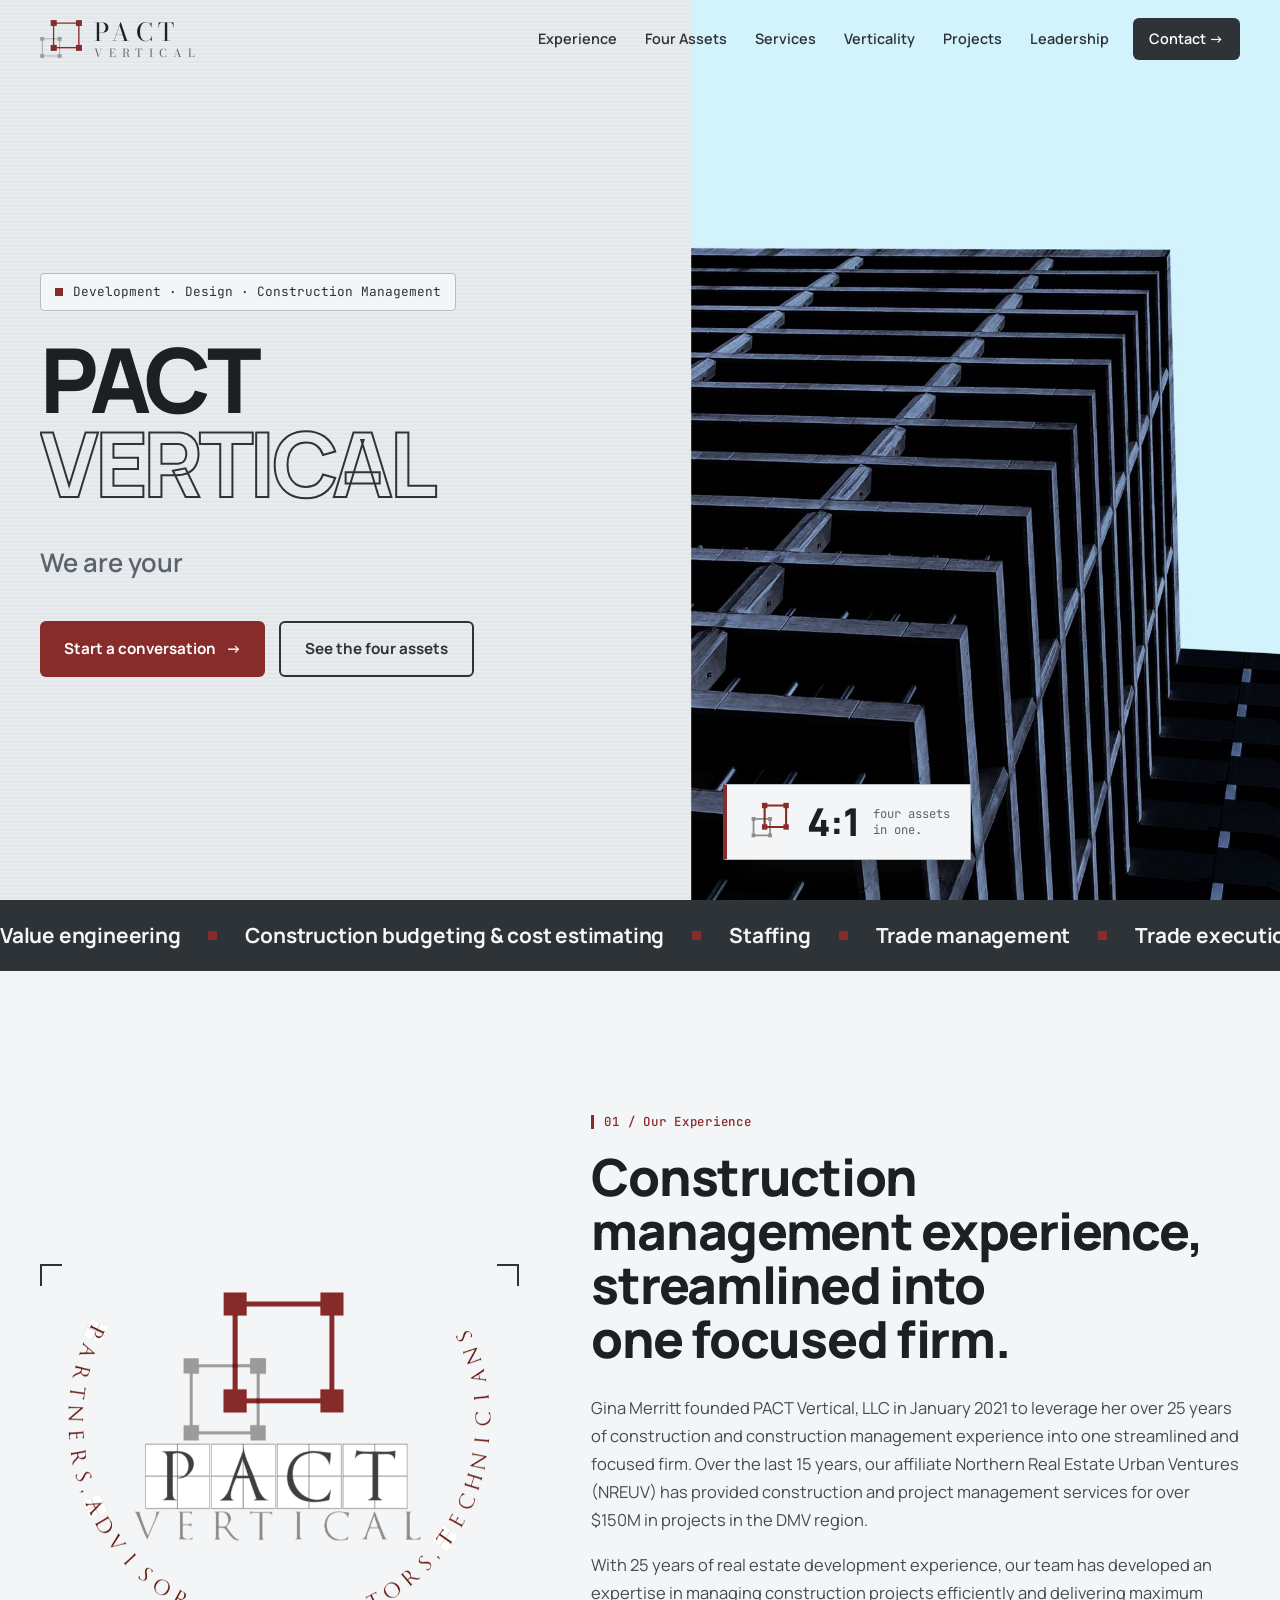
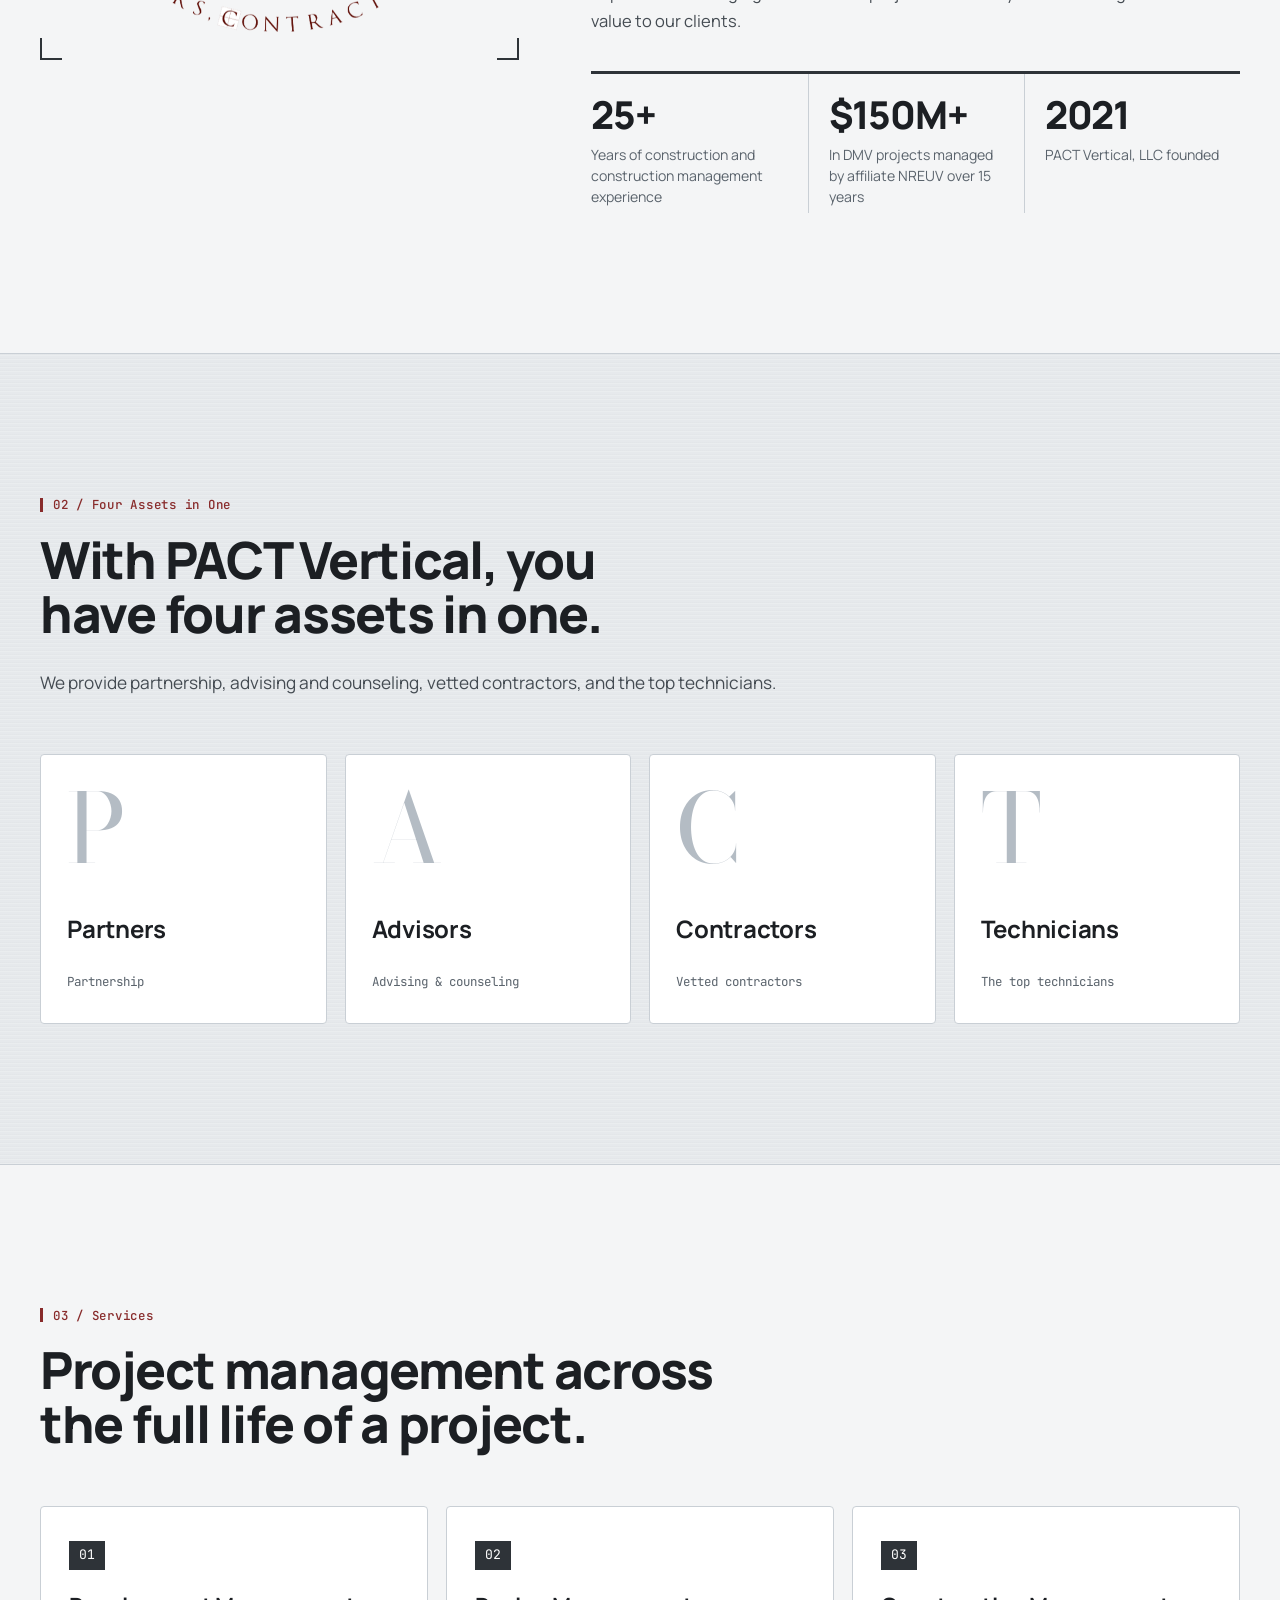
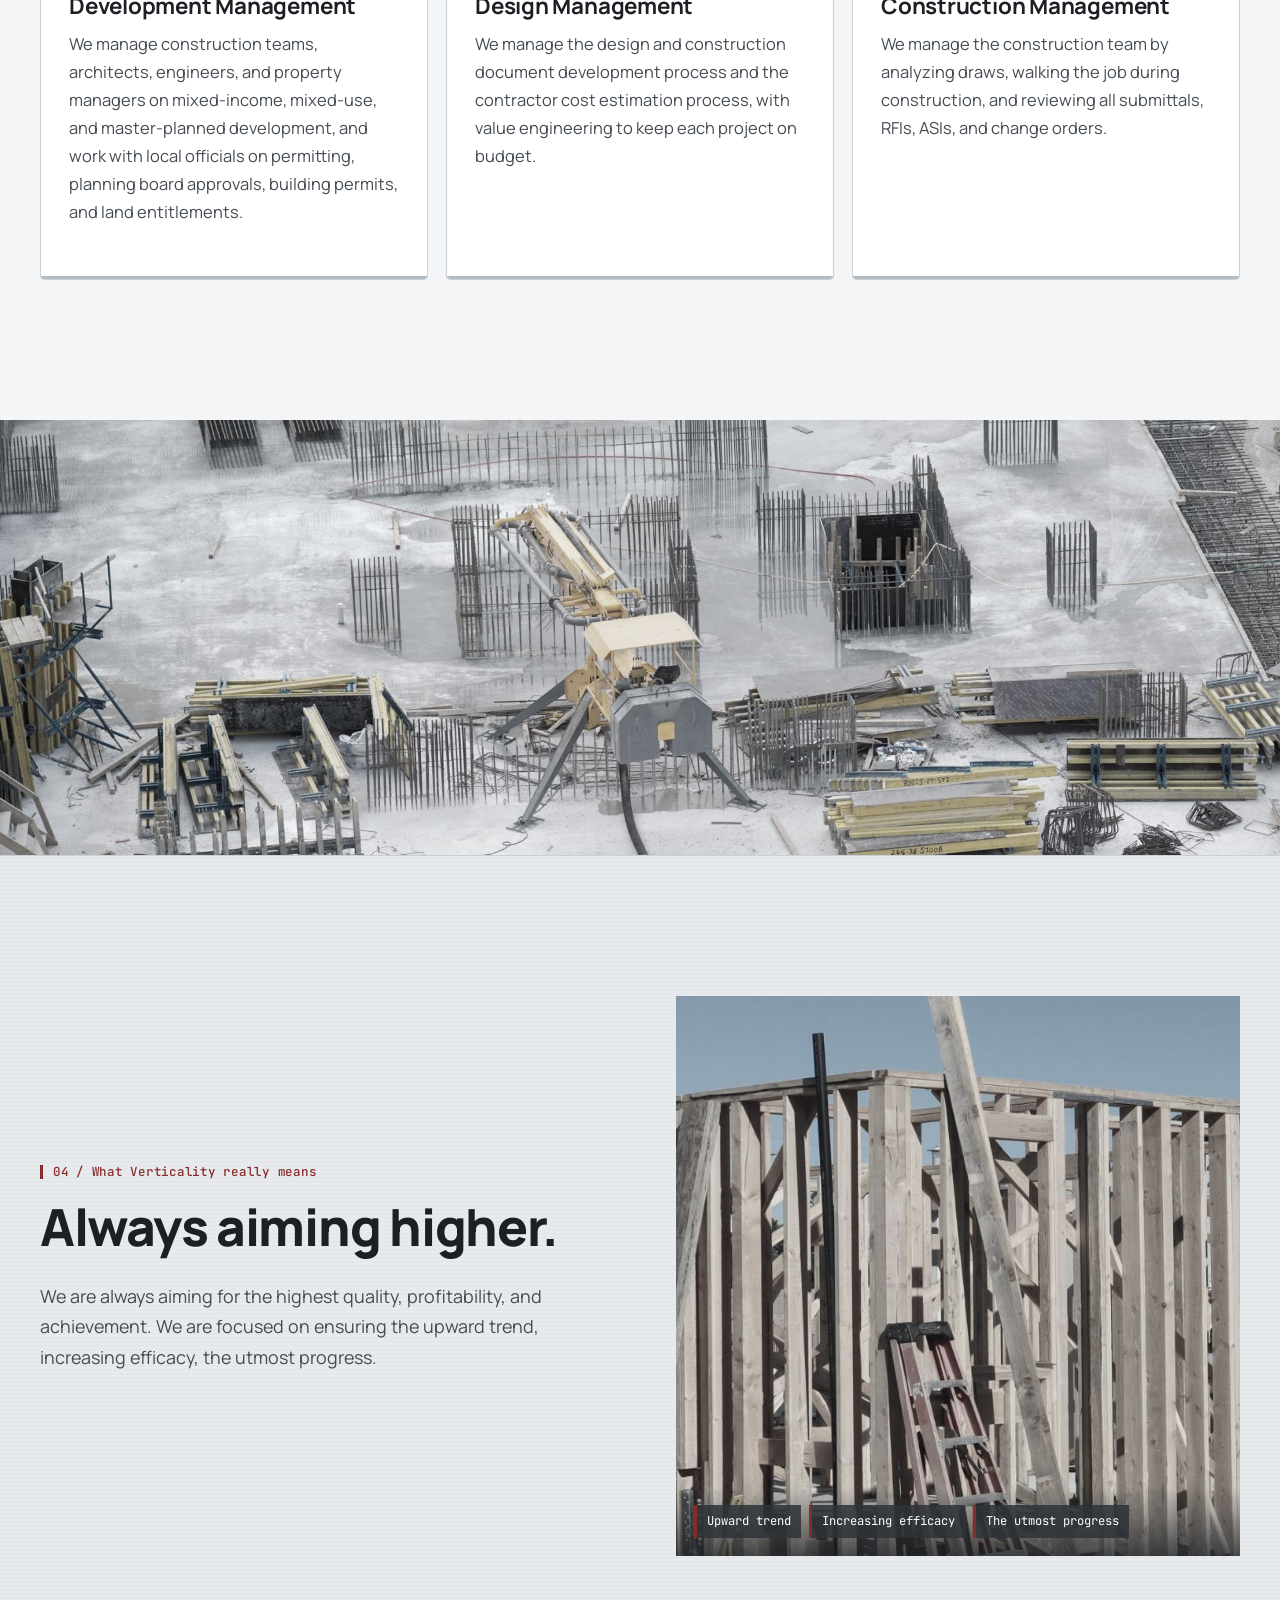
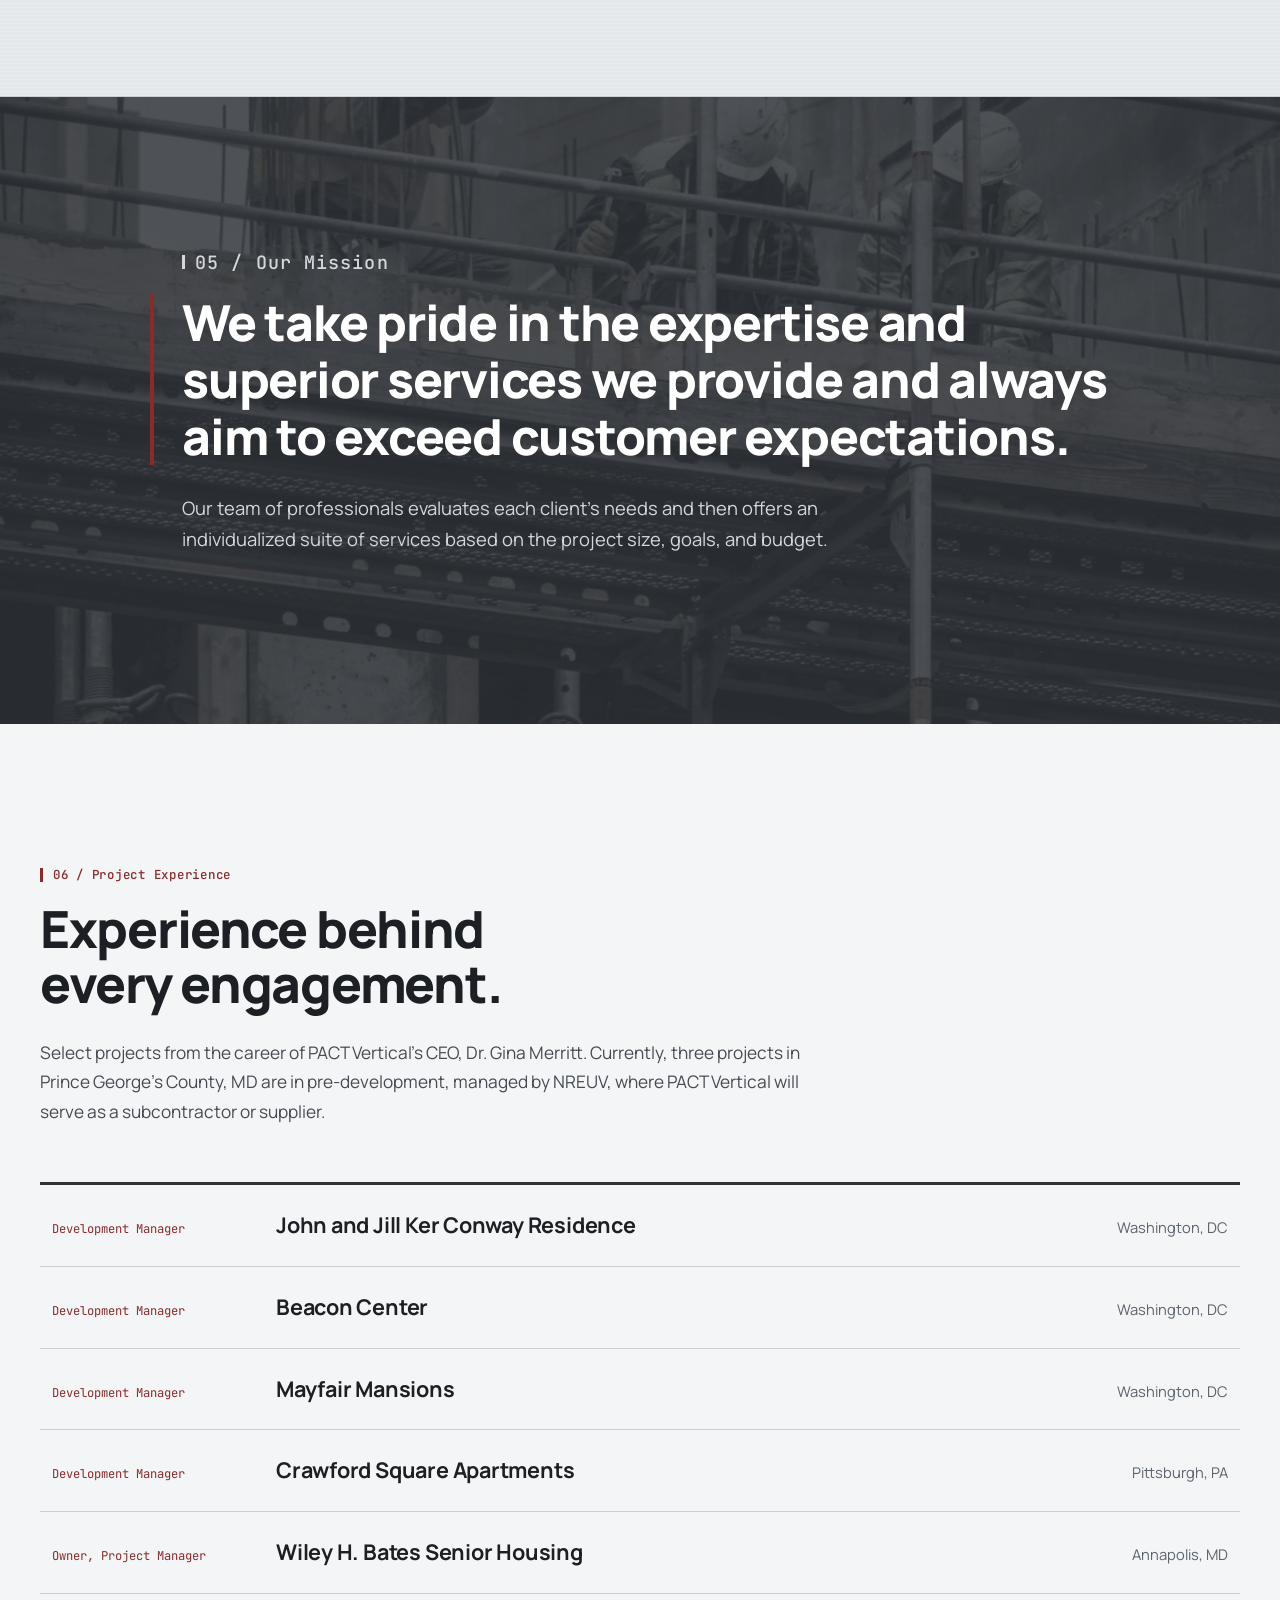
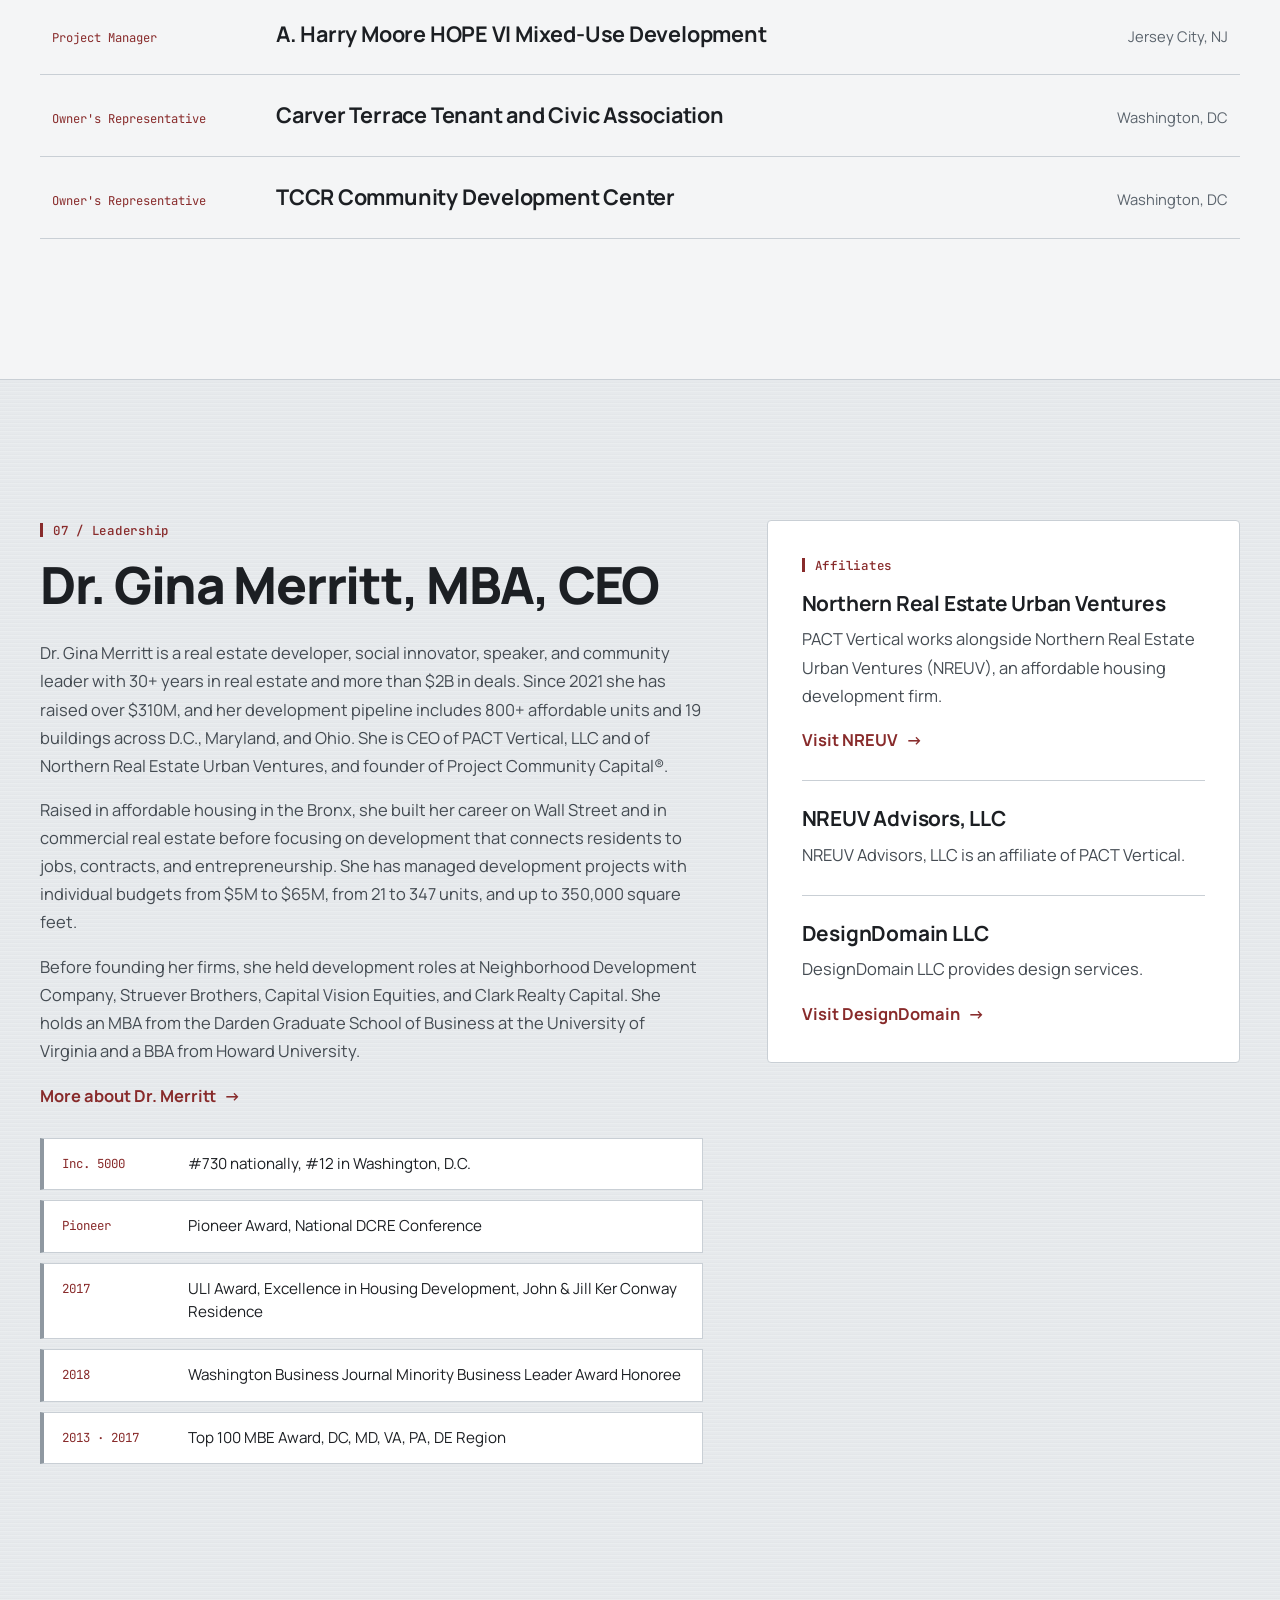
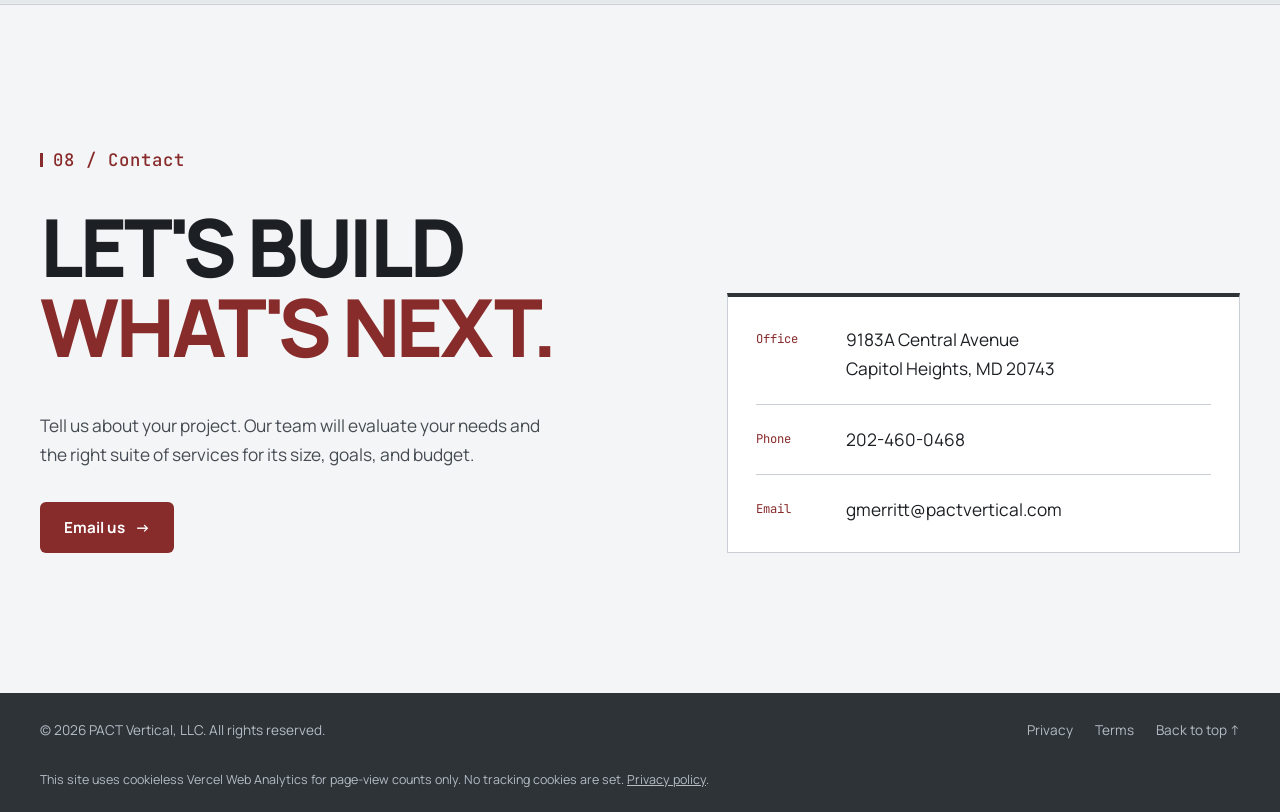
==== commit 2603c70a: "v3.2 (2026-11-18): launch readiness pass - Open Graph / Twitter share image (1200x630) and tags - Fu" ====
--- a/index.html
+++ b/index.html
@@ -5,17 +5,61 @@
   <meta name="viewport" content="width=device-width, initial-scale=1">
   <title>PACT Vertical | Partners, Advisors, Contractors, Technicians</title>
   <meta name="description" content="PACT Vertical provides development management, design management, and construction management to the commercial real estate industry.">
-  <meta property="og:title" content="PACT Vertical">
-  <meta property="og:description" content="Partners, Advisors, Contractors, Technicians. Four assets in one.">
+  <meta property="og:site_name" content="PACT Vertical">
+  <meta property="og:title" content="PACT Vertical | Partners, Advisors, Contractors, Technicians">
+  <meta property="og:description" content="Development, design, and construction management for commercial real estate. Four assets in one.">
   <meta property="og:type" content="website">
   <meta property="og:url" content="https://pactvertical.com/">
-  <meta name="theme-color" content="#E1E5E8">
+  <meta property="og:image" content="https://pactvertical.com/assets/og-image.png">
+  <meta property="og:image:width" content="1200">
+  <meta property="og:image:height" content="630">
+  <meta property="og:image:alt" content="PACT Vertical: Partners, Advisors, Contractors, Technicians">
+  <meta name="twitter:card" content="summary_large_image">
+  <meta name="twitter:title" content="PACT Vertical | Partners, Advisors, Contractors, Technicians">
+  <meta name="twitter:description" content="Development, design, and construction management for commercial real estate. Four assets in one.">
+  <meta name="twitter:image" content="https://pactvertical.com/assets/og-image.png">
+  <meta name="theme-color" content="#E6E9EC">
   <link rel="canonical" href="https://pactvertical.com/">
-  <link rel="icon" href="assets/favicon.png" type="image/png">
+  <link rel="icon" href="/favicon.ico" sizes="32x32">
+  <link rel="icon" href="/assets/favicon-32.png" type="image/png" sizes="32x32">
+  <link rel="icon" href="/assets/favicon-16.png" type="image/png" sizes="16x16">
+  <link rel="apple-touch-icon" href="/assets/apple-touch-icon.png">
+  <link rel="manifest" href="/site.webmanifest">
   <link rel="preconnect" href="https://fonts.googleapis.com">
   <link rel="preconnect" href="https://fonts.gstatic.com" crossorigin>
   <link href="https://fonts.googleapis.com/css2?family=Bodoni+Moda:wght@400;500&family=JetBrains+Mono:wght@400;500&family=Manrope:wght@400;500;600;700;800&display=swap" rel="stylesheet">
   <link rel="stylesheet" href="styles.css">
+  <script type="application/ld+json">
+  {
+    "@context": "https://schema.org",
+    "@graph": [
+      {
+        "@type": "Organization",
+        "@id": "https://pactvertical.com/#organization",
+        "name": "PACT Vertical, LLC",
+        "alternateName": "PACT Vertical",
+        "url": "https://pactvertical.com/",
+        "logo": "https://pactvertical.com/assets/pact-vertical-logo.png",
+        "image": "https://pactvertical.com/assets/og-image.png",
+        "description": "PACT Vertical provides development management, design management, and construction management to the commercial real estate industry.",
+        "foundingDate": "2021-01",
+        "founder": { "@type": "Person", "name": "Gina Merritt", "honorificPrefix": "Dr.", "jobTitle": "CEO", "url": "https://drginamerritt.net" },
+        "telephone": "+1-202-460-0468",
+        "email": "gmerritt@pactvertical.com",
+        "address": { "@type": "PostalAddress", "streetAddress": "9183A Central Avenue", "addressLocality": "Capitol Heights", "addressRegion": "MD", "postalCode": "20743", "addressCountry": "US" },
+        "areaServed": ["Washington, DC", "Maryland", "Virginia"],
+        "knowsAbout": ["Development management", "Design management", "Construction management", "Value engineering", "Construction budgeting and cost estimating", "Trade management"]
+      },
+      {
+        "@type": "WebSite",
+        "@id": "https://pactvertical.com/#website",
+        "url": "https://pactvertical.com/",
+        "name": "PACT Vertical",
+        "publisher": { "@id": "https://pactvertical.com/#organization" }
+      }
+    ]
+  }
+  </script>
 </head>
 <body>
   <a class="skip" href="#main">Skip to content</a>
@@ -53,8 +97,9 @@
           <span class="line"><span>PACT</span></span>
           <span class="line"><span class="outline">Vertical</span></span>
         </h1>
-        <p class="hero-rotator" aria-label="Partners, Advisors, Contractors, Technicians">
+        <p class="hero-rotator">
           <span class="rot-label">We are your</span>
+          <span class="sr">Partners, Advisors, Contractors, Technicians</span>
           <span class="rot-words" aria-hidden="true">
             <span>Partners</span>
             <span>Advisors</span>
@@ -285,10 +330,18 @@
   <footer class="site-footer">
     <div class="wrap footer-inner">
       <span>&copy; <span id="year">2026</span> PACT Vertical, LLC. All rights reserved.</span>
-      <a href="#top">Back to top &uarr;</a>
+      <nav class="footer-links" aria-label="Legal">
+        <a href="/privacy">Privacy</a>
+        <a href="/terms">Terms</a>
+        <a href="#top">Back to top &uarr;</a>
+      </nav>
     </div>
+    <div class="wrap footer-note">This site uses cookieless Vercel Web Analytics for page-view counts only. No tracking cookies are set. <a href="/privacy">Privacy policy</a>.</div>
   </footer>
 
+  <a class="mobile-cta" href="#contact" aria-label="Contact PACT Vertical">Contact us <span aria-hidden="true">&rarr;</span></a>
+
   <script src="main.js" defer></script>
+  <script defer src="/_vercel/insights/script.js"></script>
 </body>
 </html>
--- a/styles.css
+++ b/styles.css
@@ -1,4 +1,4 @@
-/* PACT Vertical, site styles v3.1 (2026-11-18)
+/* PACT Vertical, site styles v3.2 (2026-11-18)
    VOICE: strong, structural, confident
    IDEA: structural steel going up; the building reaching for the sky (real photography)
    COLOUR: brushed light steel and graphite, logo maroon #882B2B as the one accent
@@ -15,7 +15,7 @@
   --graphite: #2E3338;
   --ink: #1C1F23;
   --text: #444B52;
-  --muted: #6B737B;
+  --muted: #5A636C;          /* steel-5; 5.0:1 on steel-1, 5.6:1 on steel-0 */
   --maroon: #882B2B;          /* logo maroon */
   --maroon-dark: #6E2222;
   --line: #C9CFD5;
@@ -226,6 +226,27 @@
 .footer-inner { display: flex; justify-content: space-between; gap: 12px; padding: 26px 0; flex-wrap: wrap; }
 .site-footer a { text-decoration: none; }
 .site-footer a:hover { color: #fff; }
+.footer-links { display: flex; gap: 22px; flex-wrap: wrap; }
+.footer-note { padding: 0 0 22px; font-size: .78rem; color: var(--steel-3); }
+.footer-note a { text-decoration: underline; }
+
+/* Sticky mobile CTA: appears once the hero is scrolled past (phones only) */
+.mobile-cta { display: none; }
+@media (max-width: 900px) {
+  .mobile-cta { position: fixed; left: 16px; right: 16px; bottom: 16px; z-index: 90; display: flex; justify-content: center; align-items: center; gap: 10px; min-height: 52px; background: var(--maroon); color: #fff; font-weight: 700; text-decoration: none; border-radius: 6px; box-shadow: 0 14px 30px -14px rgba(28,31,35,.7); transform: translateY(calc(100% + 24px)); transition: transform .4s var(--ease); }
+  .site-header.scrolled ~ .mobile-cta { transform: none; }
+  .mobile-cta:hover, .mobile-cta:active { background: var(--maroon-dark); }
+  .contact-section { padding-bottom: 120px; }
+}
+
+/* Legal pages */
+.legal { padding: 140px 0 100px; }
+.legal .wrap { max-width: 760px; }
+.legal h1 { font-size: clamp(2.2rem, 5vw, 3.4rem); font-weight: 800; }
+.legal h2 { font-size: 1.35rem; margin-top: 2.2em; }
+.legal .updated { font-family: var(--mono); font-size: .8rem; color: var(--muted); margin-bottom: 2.5rem; }
+.legal ul { padding-left: 1.2em; }
+.legal a { color: var(--maroon); font-weight: 600; }
 
 /* Scroll reveal */
 .js .reveal { opacity: 0; transform: translateY(28px); transition: opacity .9s var(--ease), transform .9s var(--ease); transition-delay: var(--d, 0s); }
@@ -260,6 +281,7 @@
   .nav-toggle { display: block; }
   .nav { position: fixed; inset: 78px 0 auto 0; flex-direction: column; align-items: stretch; gap: 0; padding: 12px 24px 24px; background: var(--steel-0); border-bottom: 1px solid var(--line); box-shadow: 0 16px 30px -20px rgba(28,31,35,.5); transform: translateY(-12px); opacity: 0; pointer-events: none; transition: opacity .3s, transform .3s var(--ease); }
   .nav.open { opacity: 1; transform: none; pointer-events: auto; }
+  .nav { max-height: calc(100vh - 78px); max-height: calc(100dvh - 78px); overflow-y: auto; }
   .nav a { padding: 14px 4px; font-size: 1.05rem; border-bottom: 1px solid var(--line); }
   .nav a::after { display: none; }
   .nav .nav-cta { margin: 16px 0 0; justify-content: center; text-align: center; border: 0; }
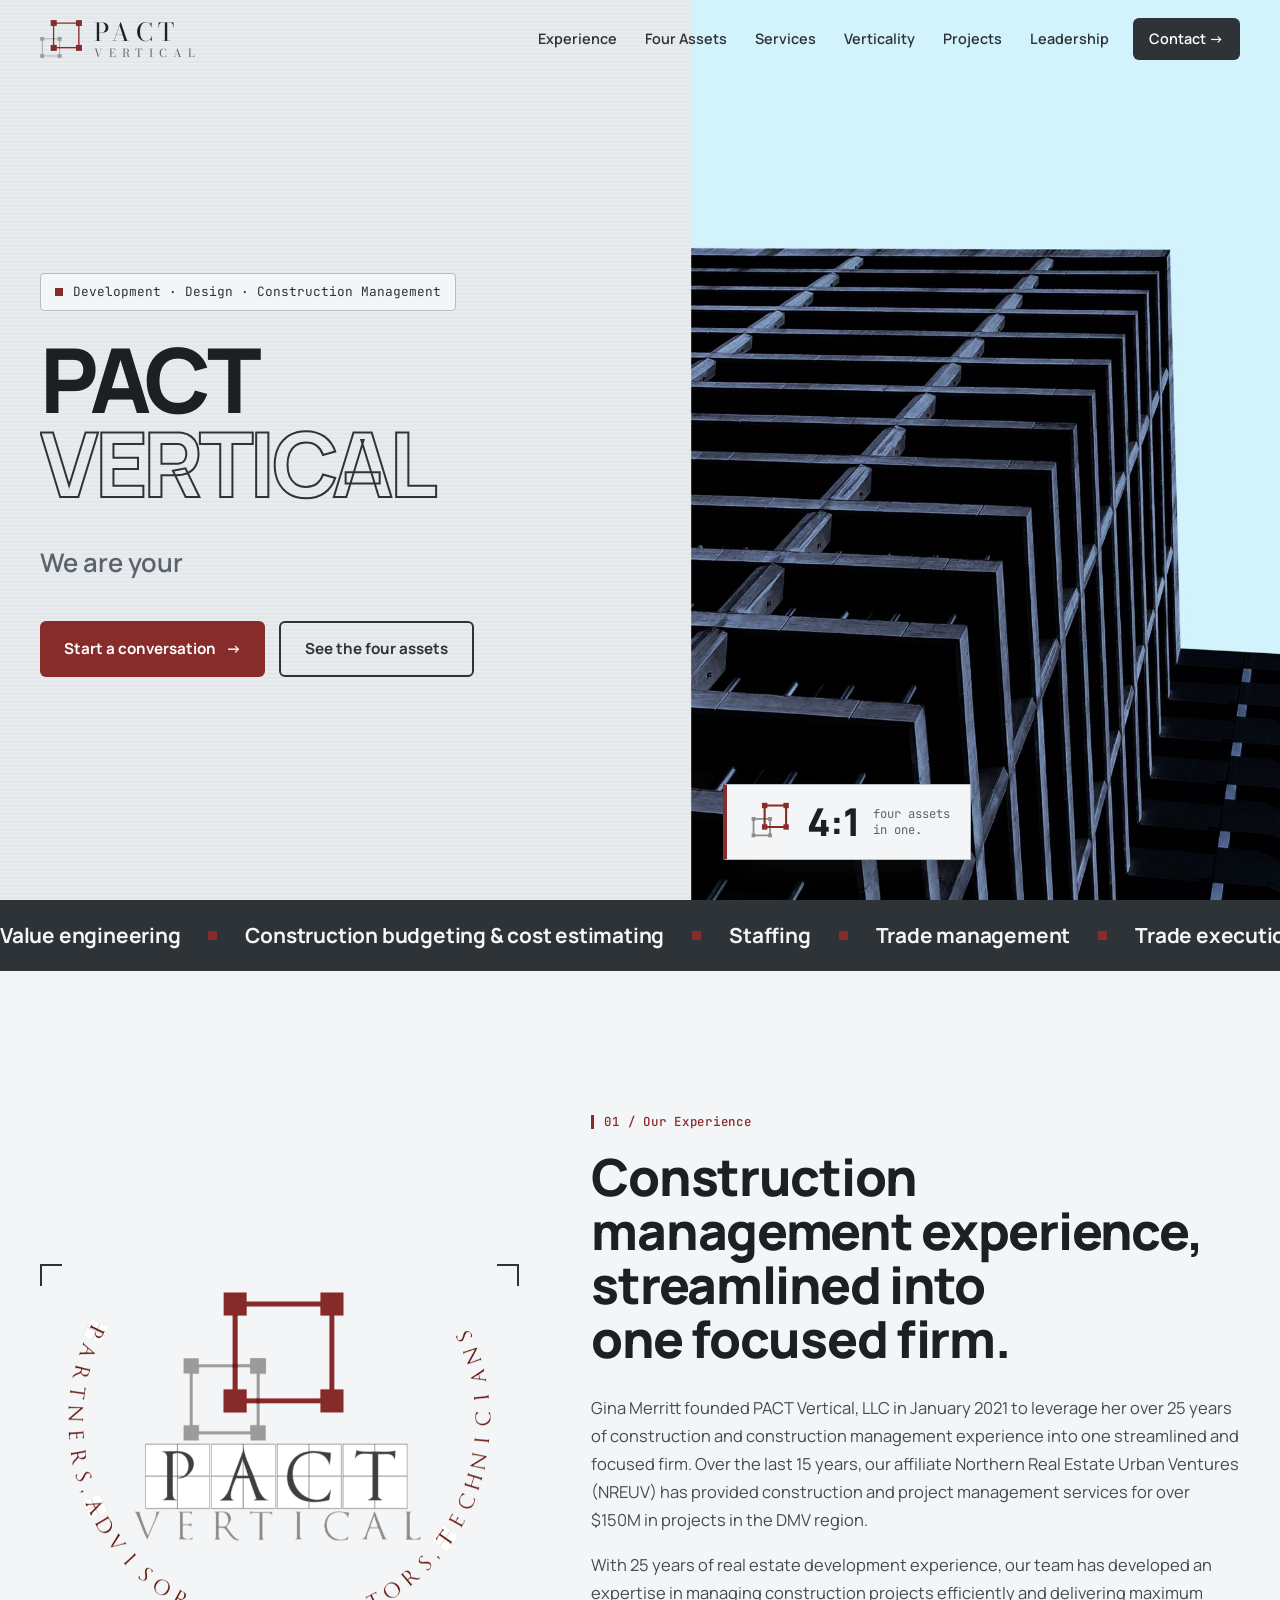
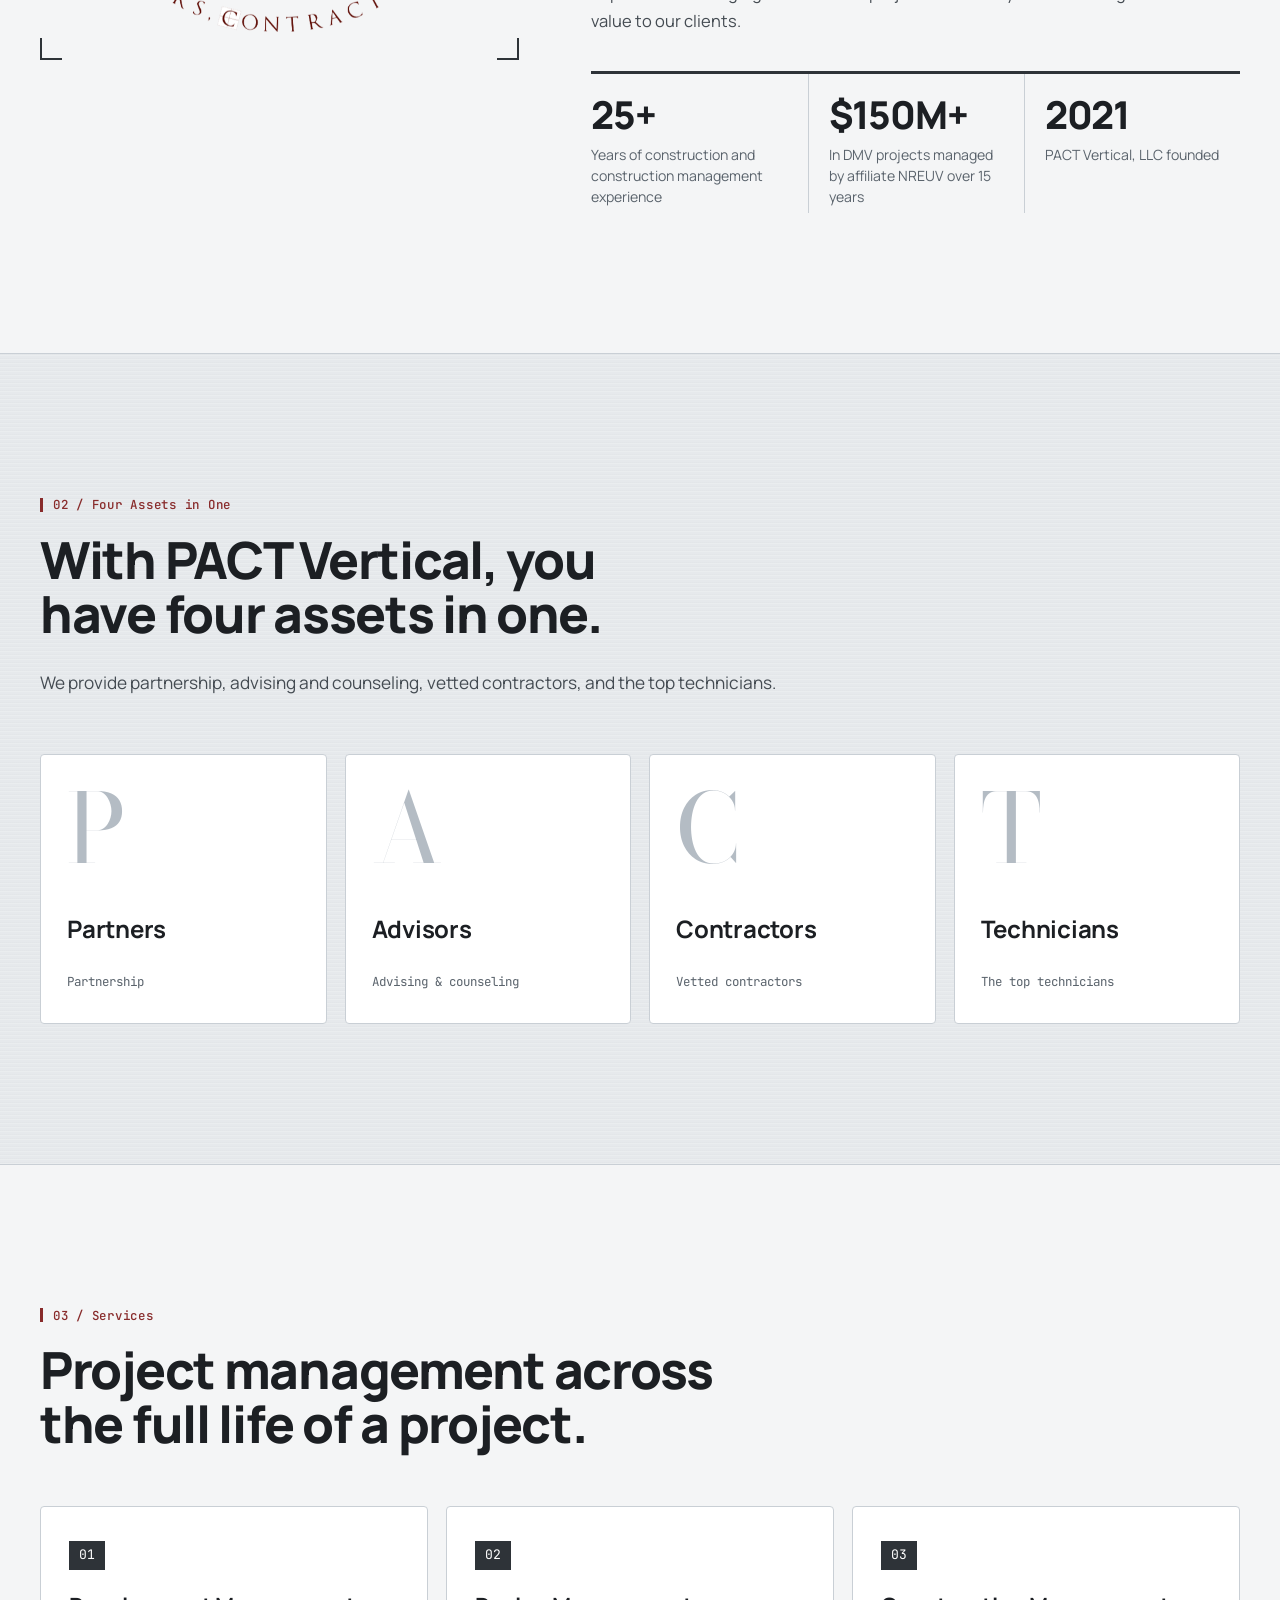
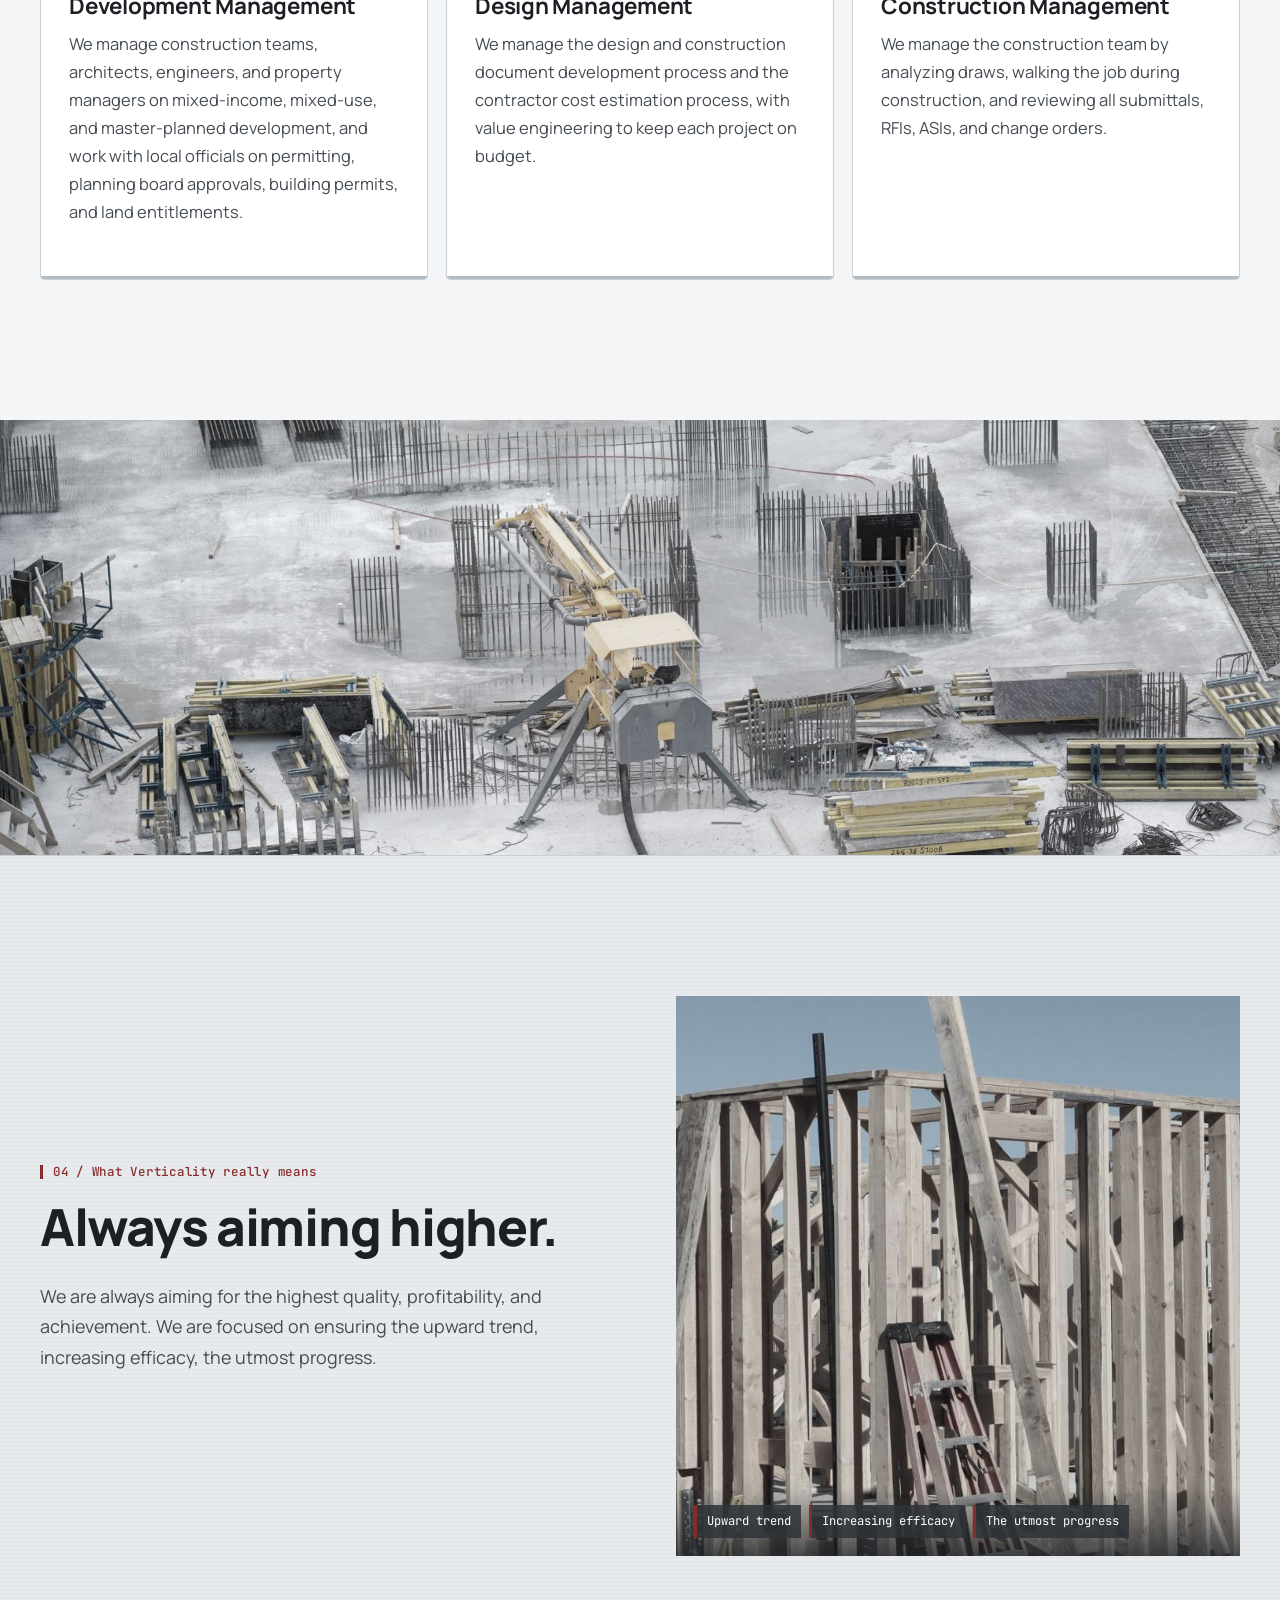
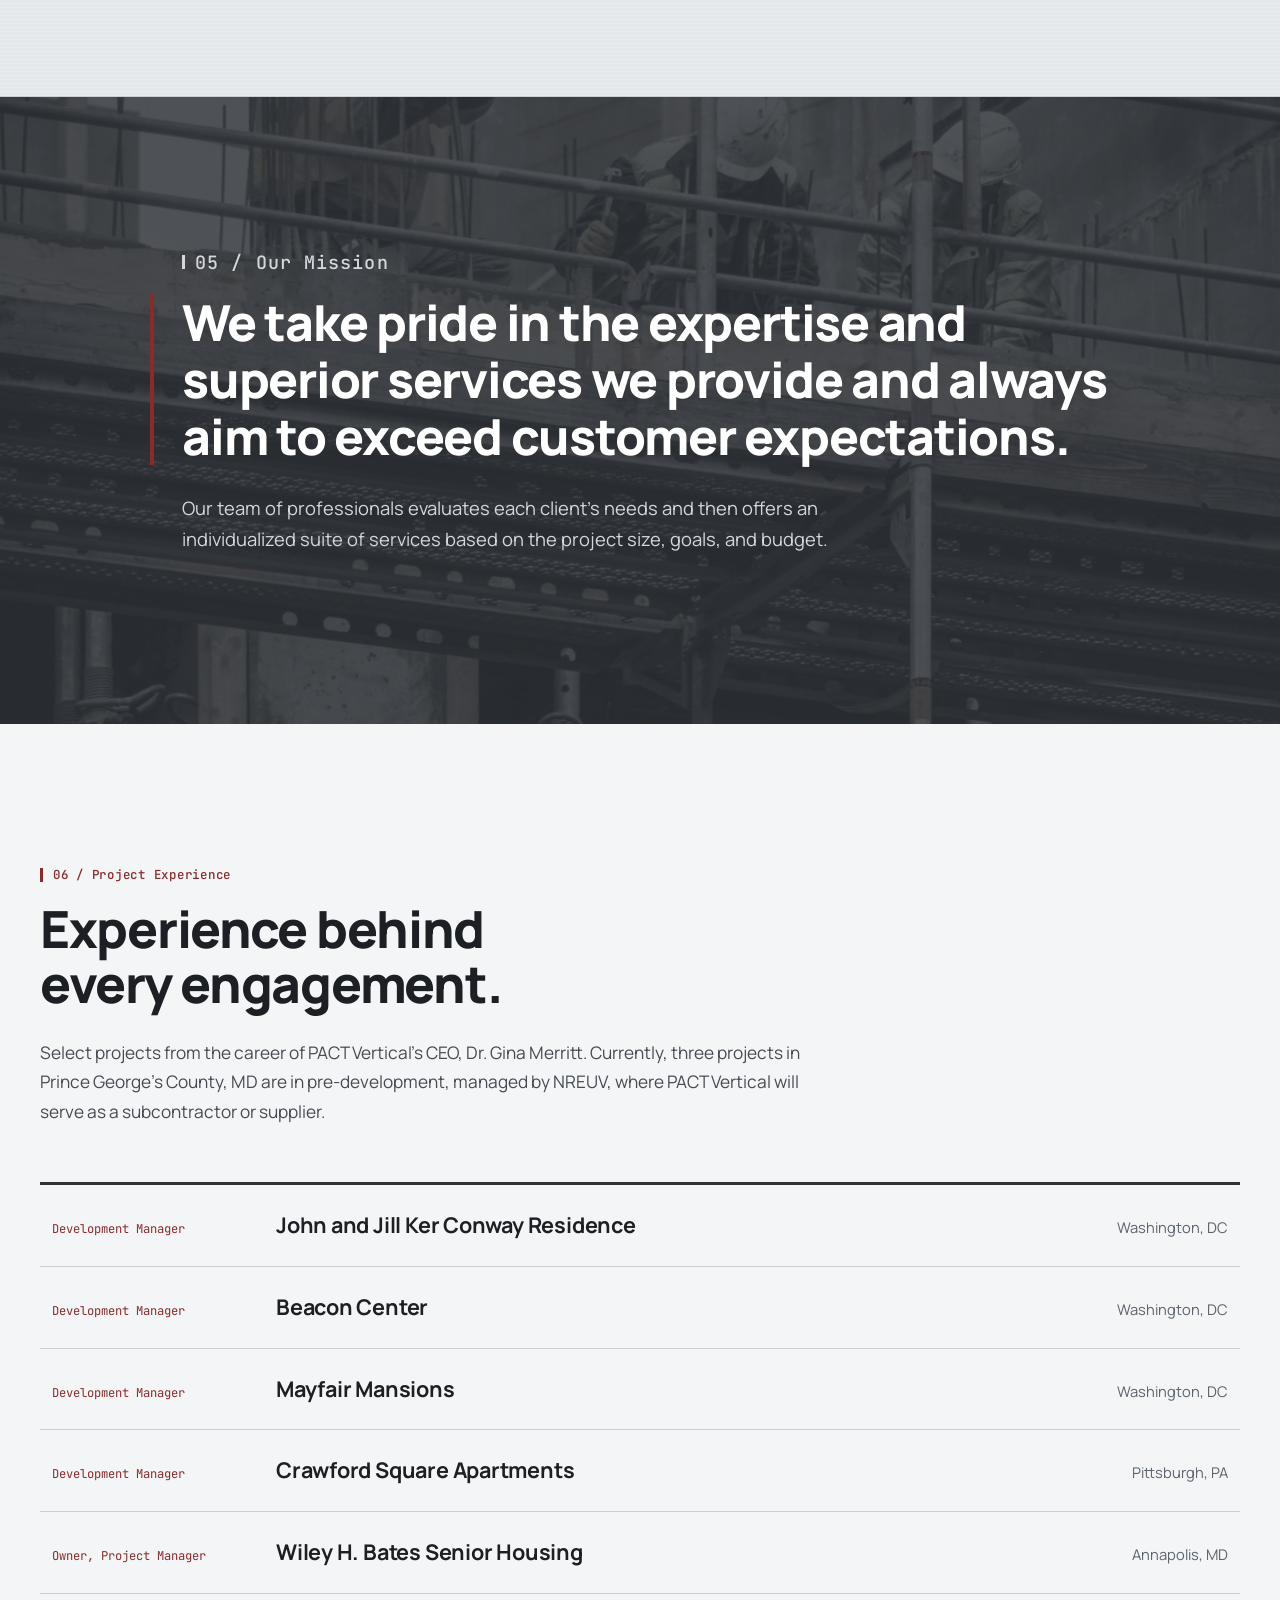
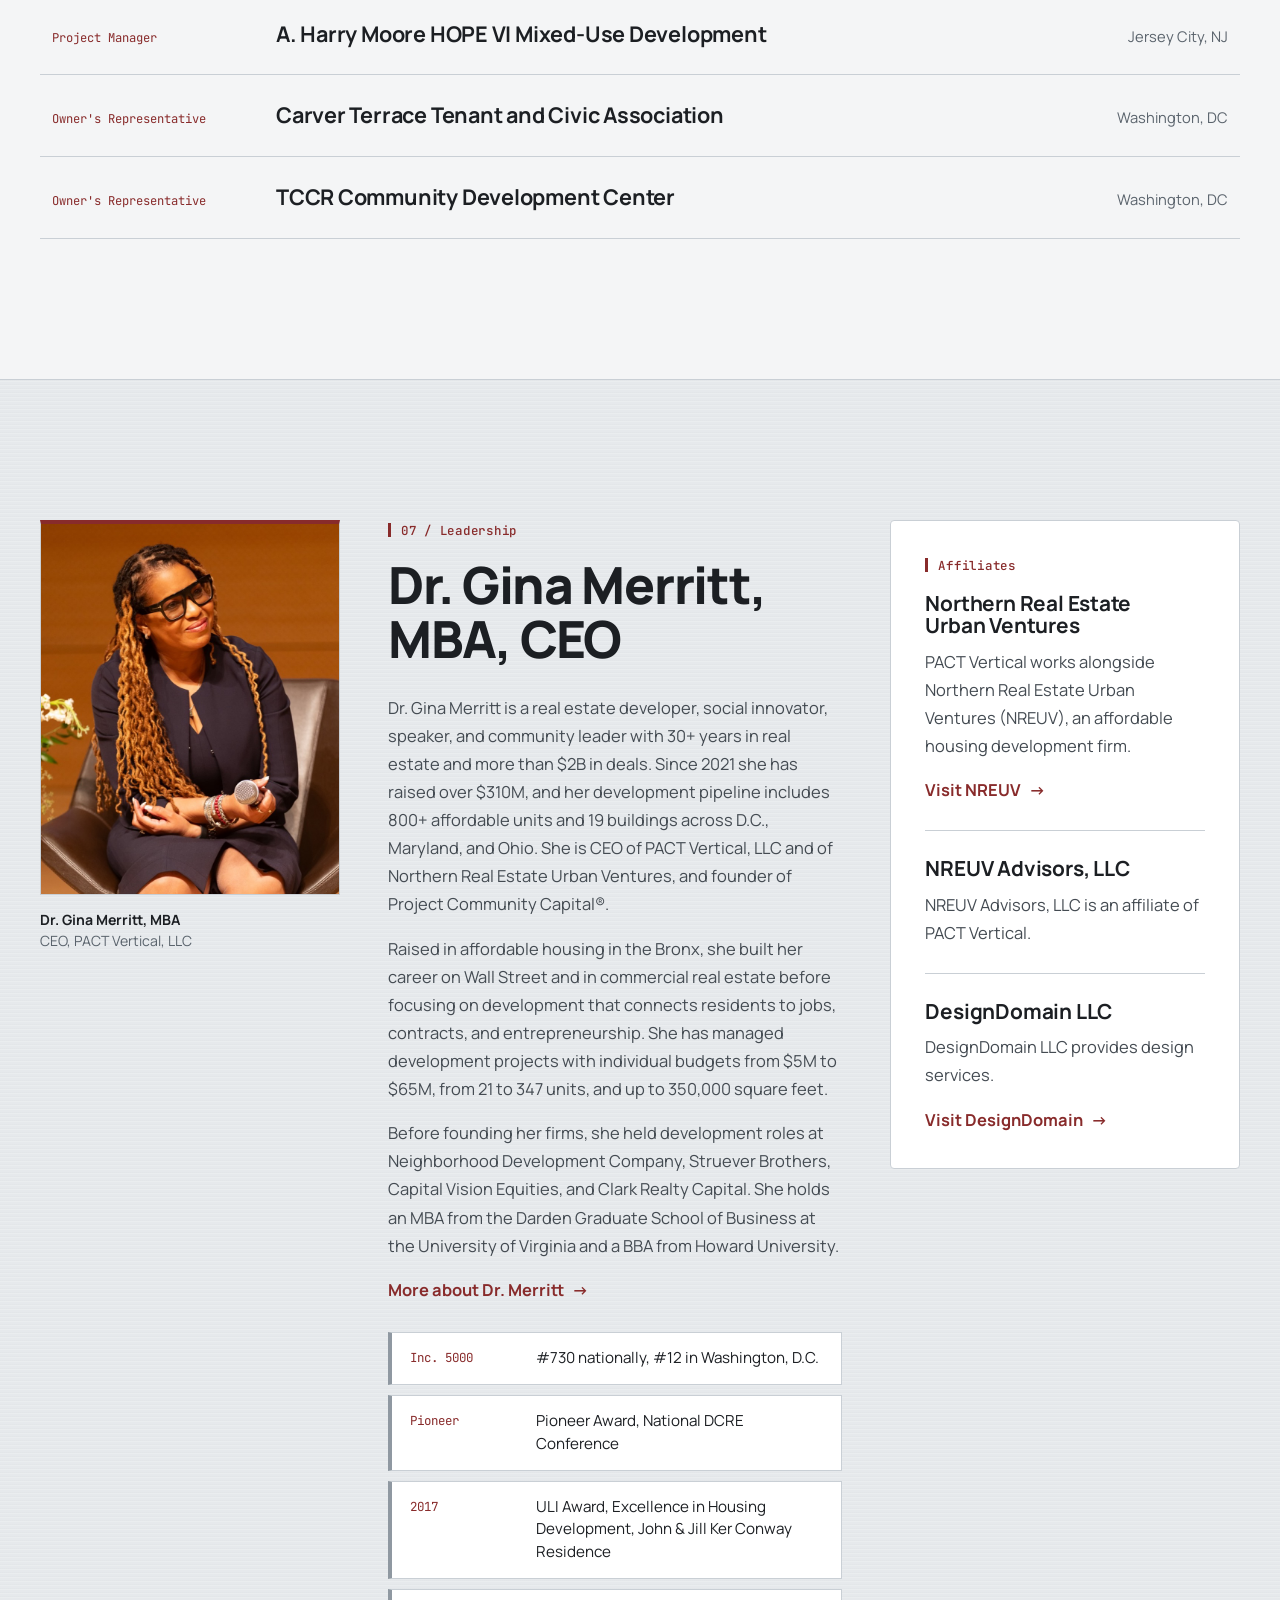
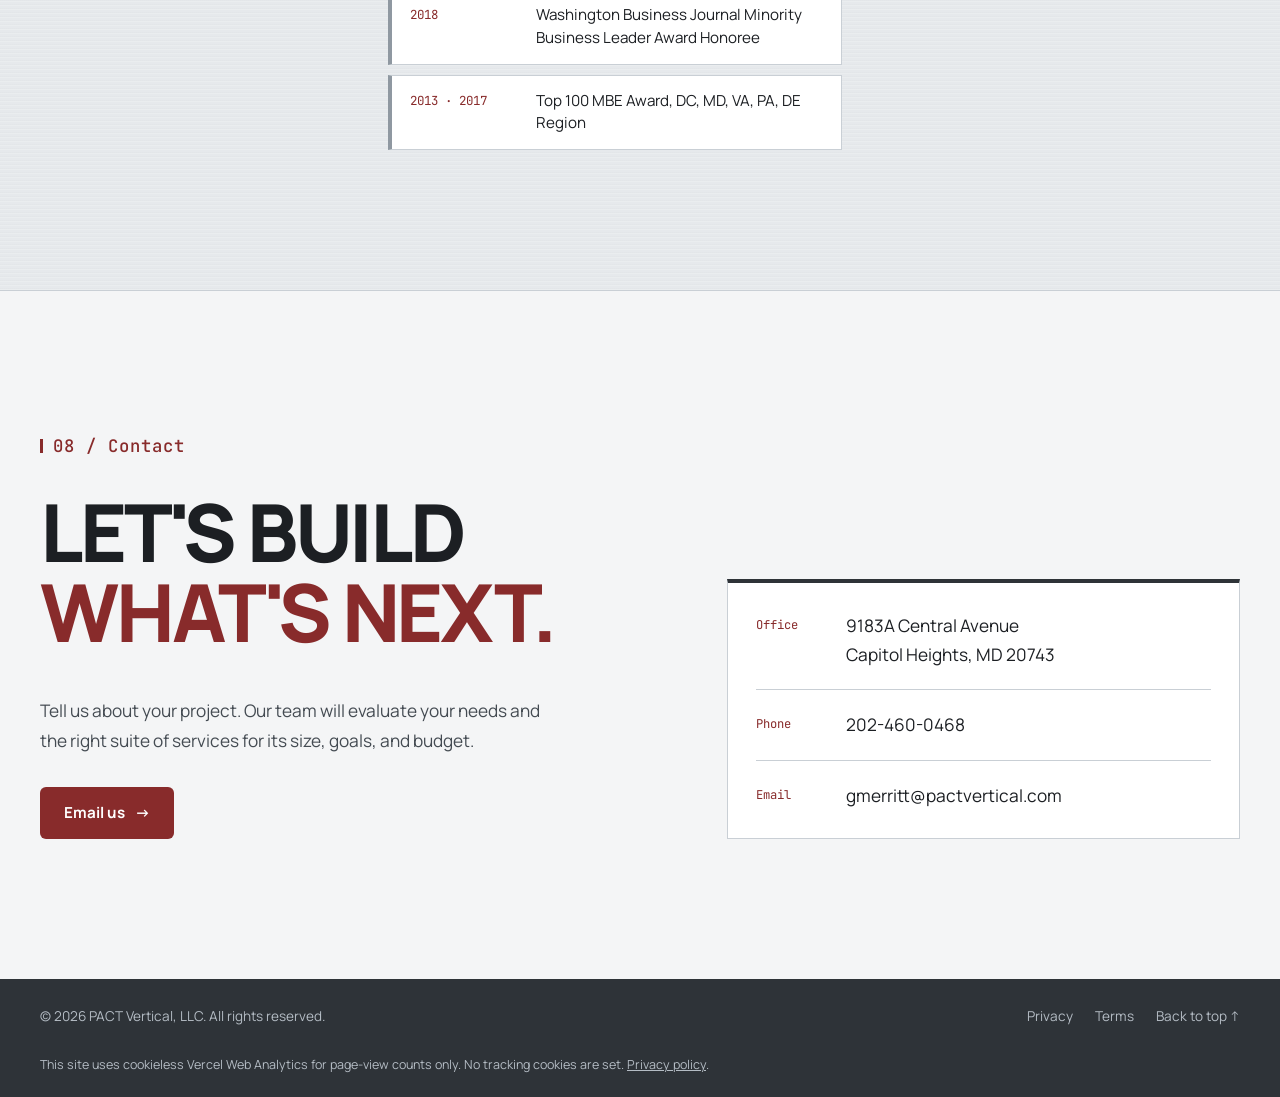
==== commit a0f21921: "Leadership: add portrait of Dr. Gina Merritt Co-Authored-By: Claude Fable 5.1 <noreply@anthropic.com" ====
--- a/index.html
+++ b/index.html
@@ -43,7 +43,7 @@
         "image": "https://pactvertical.com/assets/og-image.png",
         "description": "PACT Vertical provides development management, design management, and construction management to the commercial real estate industry.",
         "foundingDate": "2021-01",
-        "founder": { "@type": "Person", "name": "Gina Merritt", "honorificPrefix": "Dr.", "jobTitle": "CEO", "url": "https://drginamerritt.net" },
+        "founder": { "@type": "Person", "name": "Gina Merritt", "honorificPrefix": "Dr.", "jobTitle": "CEO", "url": "https://drginamerritt.net", "image": "https://pactvertical.com/assets/gina-merritt.jpg" },
         "telephone": "+1-202-460-0468",
         "email": "gmerritt@pactvertical.com",
         "address": { "@type": "PostalAddress", "streetAddress": "9183A Central Avenue", "addressLocality": "Capitol Heights", "addressRegion": "MD", "postalCode": "20743", "addressCountry": "US" },
@@ -274,7 +274,11 @@
     <!-- LEADERSHIP -->
     <section class="section section-alt" id="leadership">
       <div class="wrap lead-grid">
-        <div>
+        <figure class="lead-photo reveal">
+          <img src="assets/gina-merritt.jpg" alt="Dr. Gina Merritt seated on stage, smiling, holding a microphone" width="800" height="1000" loading="lazy">
+          <figcaption><span>Dr. Gina Merritt, MBA</span>CEO, PACT Vertical, LLC</figcaption>
+        </figure>
+        <div class="lead-copy">
           <p class="eyebrow reveal">07 / Leadership</p>
           <h2 class="reveal">Dr. Gina Merritt, MBA, CEO</h2>
           <p class="reveal">Dr. Gina Merritt is a real estate developer, social innovator, speaker, and community leader with 30+ years in real estate and more than $2B in deals. Since 2021 she has raised over $310M, and her development pipeline includes 800+ affordable units and 19 buildings across D.C., Maryland, and Ohio. She is CEO of PACT Vertical, LLC and of Northern Real Estate Urban Ventures, and founder of Project Community Capital&reg;.</p>
--- a/styles.css
+++ b/styles.css
@@ -196,7 +196,11 @@
 .proj-loc { color: var(--muted); font-size: .92rem; white-space: nowrap; }
 
 /* Leadership */
-.lead-grid { display: grid; grid-template-columns: 1.4fr 1fr; gap: 64px; align-items: start; }
+.lead-grid { display: grid; grid-template-columns: 300px minmax(0, 1.3fr) minmax(0, 1fr); gap: 48px; align-items: start; }
+.lead-photo { margin: 0; position: sticky; top: 110px; }
+.lead-photo img { width: 100%; height: auto; aspect-ratio: 4 / 5; object-fit: cover; border: 1px solid var(--line); border-top: 4px solid var(--maroon); background: var(--steel-2); }
+.lead-photo figcaption { margin-top: 14px; font-size: .88rem; color: var(--muted); line-height: 1.5; }
+.lead-photo figcaption span { display: block; font-weight: 700; color: var(--ink); }
 .awards { list-style: none; margin: 28px 0 0; padding: 0; display: grid; gap: 10px; }
 .awards li { display: grid; grid-template-columns: 110px minmax(0, 1fr); gap: 16px; padding: 14px 18px; background: #fff; border: 1px solid var(--line); border-left: 4px solid var(--steel-4); color: var(--ink); font-size: .95rem; line-height: 1.5; }
 .awards span { font-family: var(--mono); font-size: .78rem; color: var(--maroon); padding-top: 2px; }
@@ -235,8 +239,11 @@
 @media (max-width: 900px) {
   .mobile-cta { position: fixed; left: 16px; right: 16px; bottom: 16px; z-index: 90; display: flex; justify-content: center; align-items: center; gap: 10px; min-height: 52px; background: var(--maroon); color: #fff; font-weight: 700; text-decoration: none; border-radius: 6px; box-shadow: 0 14px 30px -14px rgba(28,31,35,.7); transform: translateY(calc(100% + 24px)); transition: transform .4s var(--ease); }
   .site-header.scrolled ~ .mobile-cta { transform: none; }
+  :root.cta-off .mobile-cta, :root.cta-off .site-header.scrolled ~ .mobile-cta { transform: translateY(calc(100% + 24px)); }
   .mobile-cta:hover, .mobile-cta:active { background: var(--maroon-dark); }
-  .contact-section { padding-bottom: 120px; }
+  /* Tap targets: at least 24px tall (WCAG 2.5.8), 44px where practical */
+  .text-link, .site-footer a, .contact-list a { padding-block: 8px; }
+  .footer-links { gap: 8px 22px; }
 }
 
 /* Legal pages */
@@ -269,6 +276,7 @@
   .hero-photo img { object-position: 15% 85%; }
   .ratio { left: 24px; bottom: 24px; }
   .exp-grid, .vert, .lead-grid, .contact { grid-template-columns: 1fr; gap: 48px; }
+  .lead-photo { position: static; max-width: 340px; }
   .exp-logo { max-width: 420px; }
   .vert-photo { aspect-ratio: 4 / 3; }
   .pact-grid { grid-template-columns: repeat(2, minmax(0, 1fr)); }
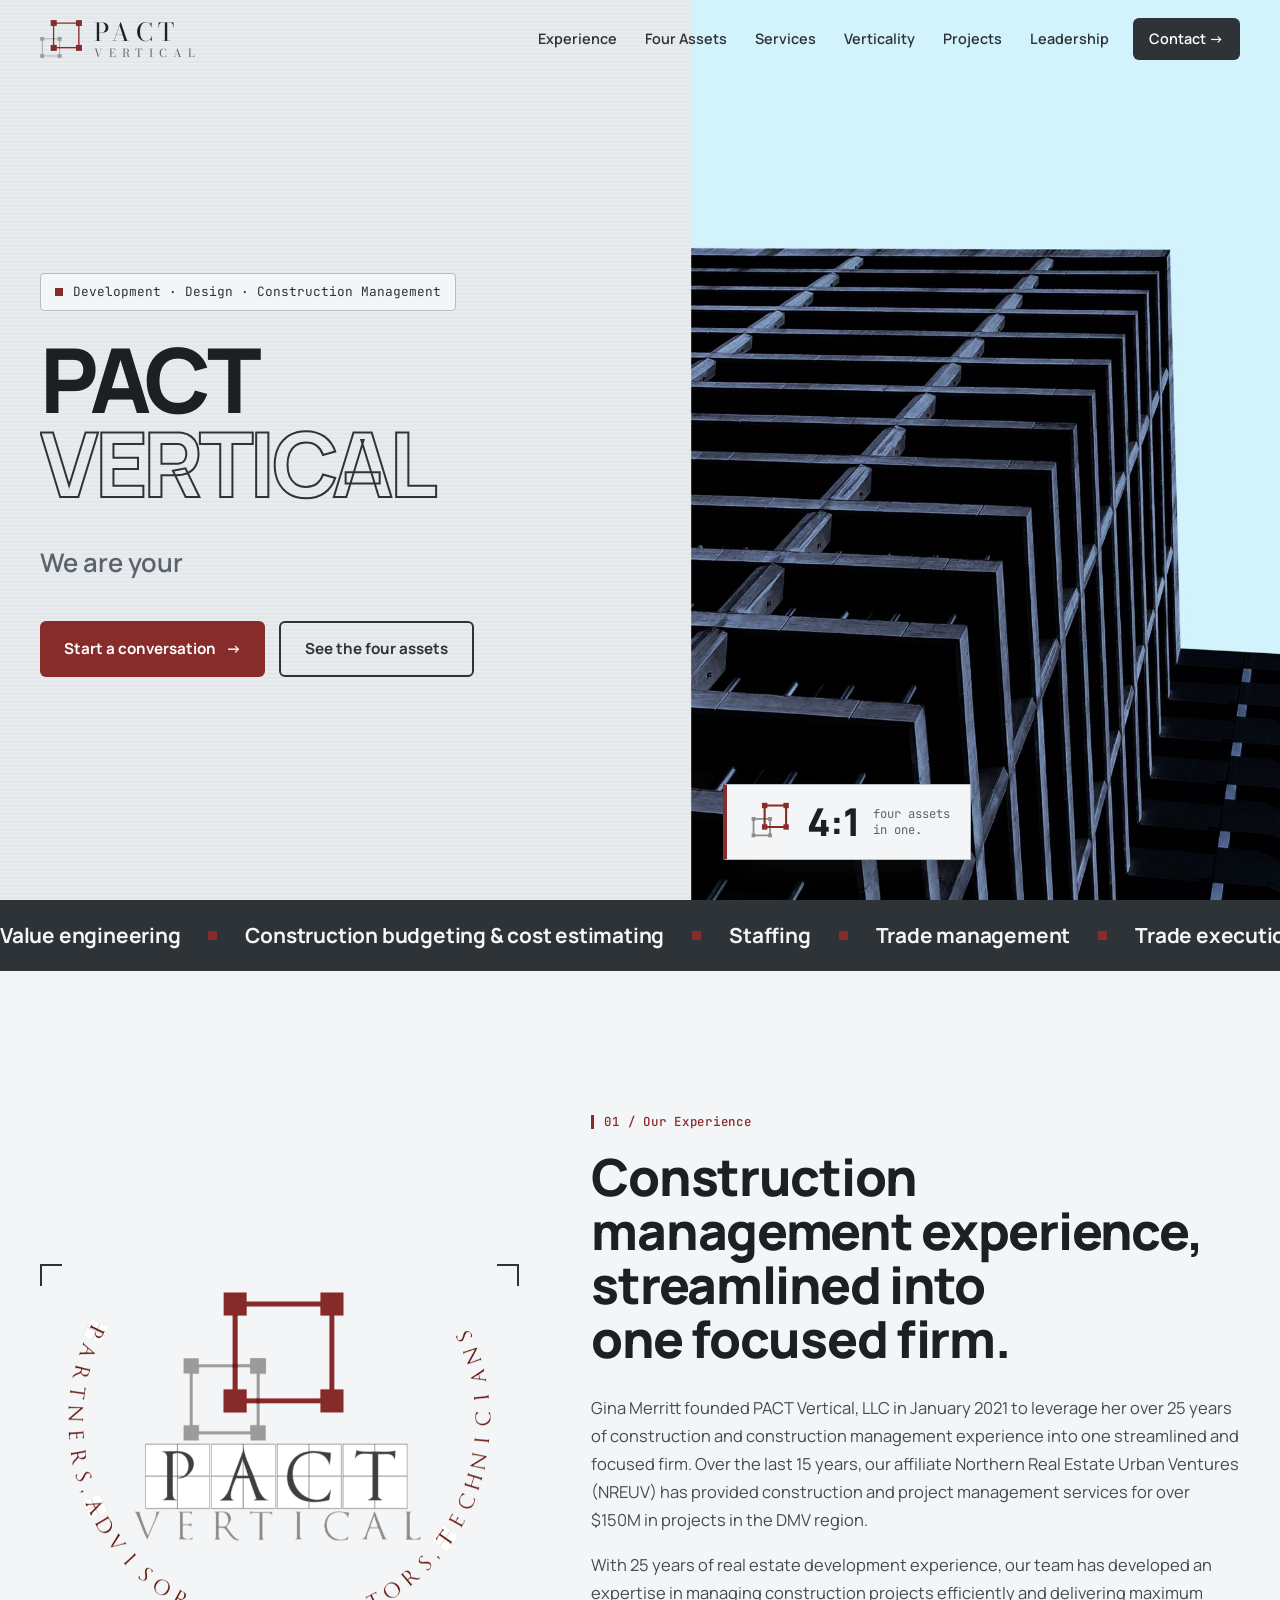
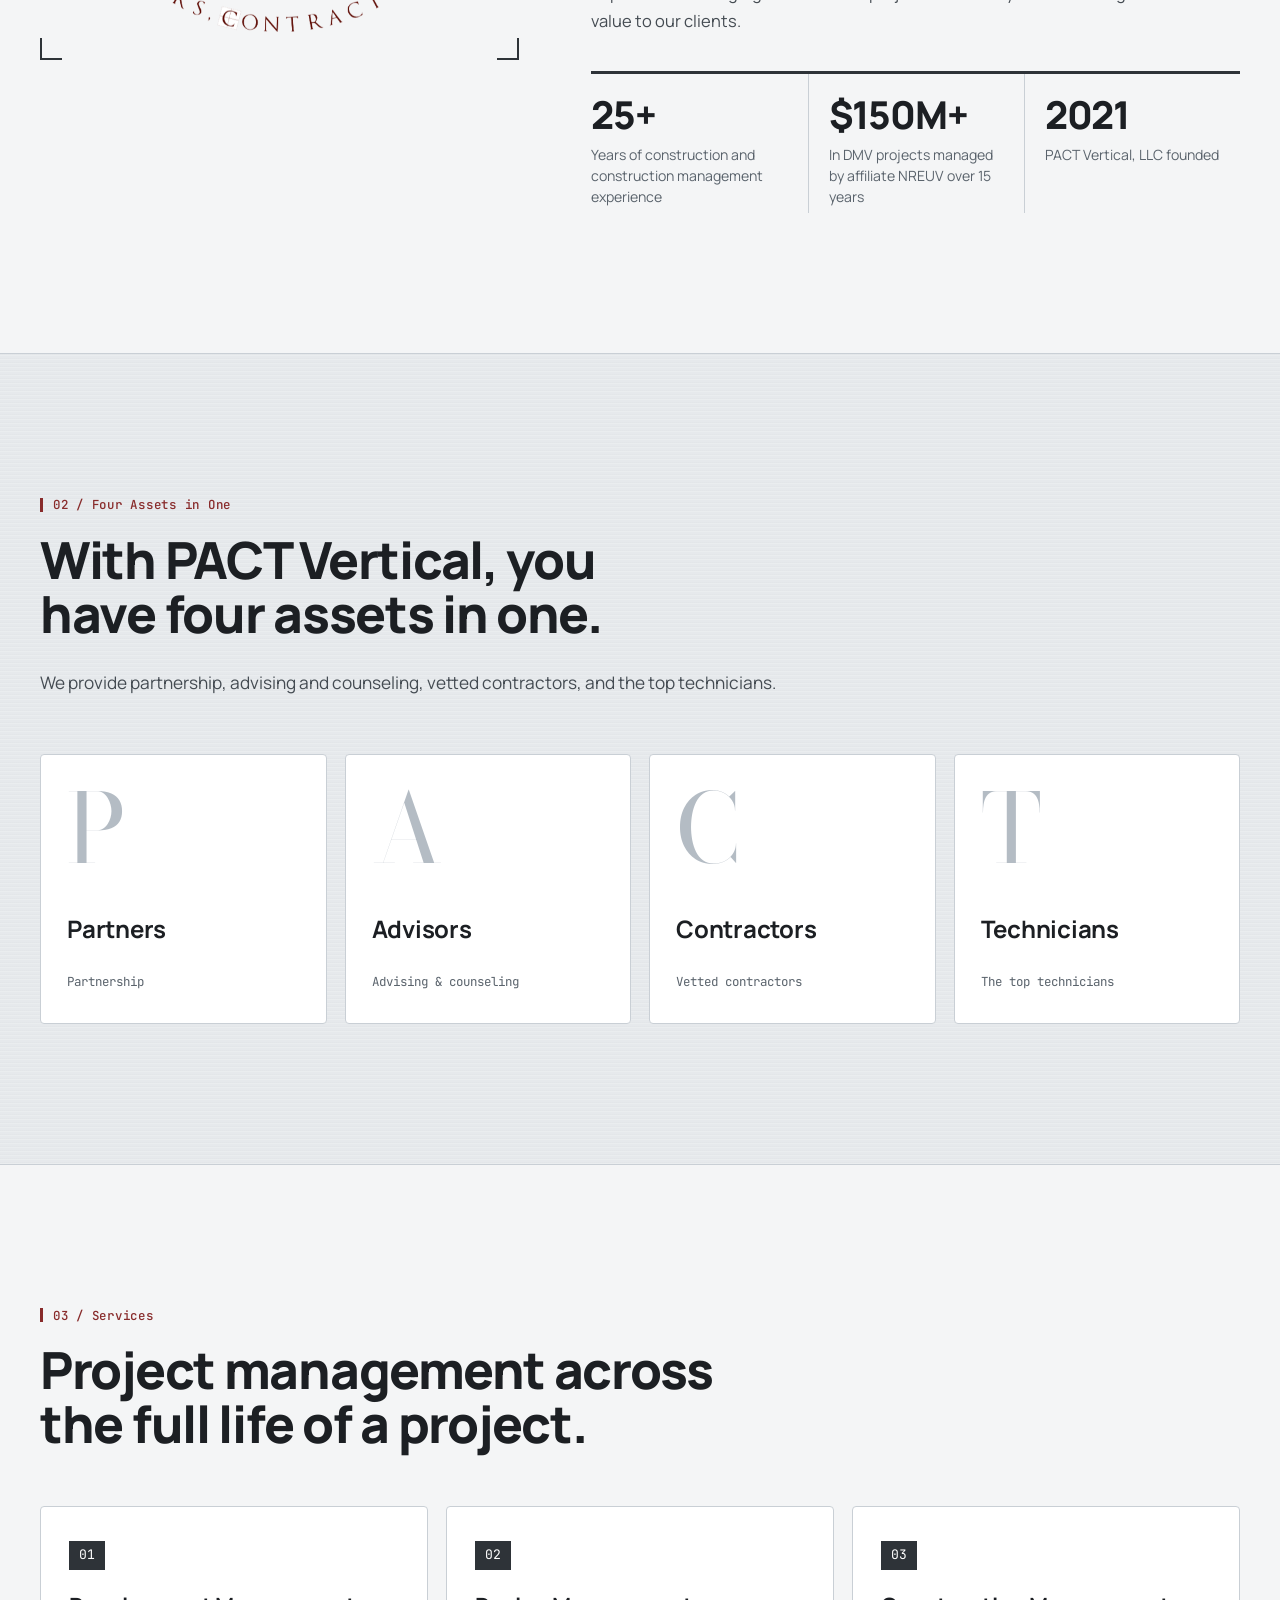
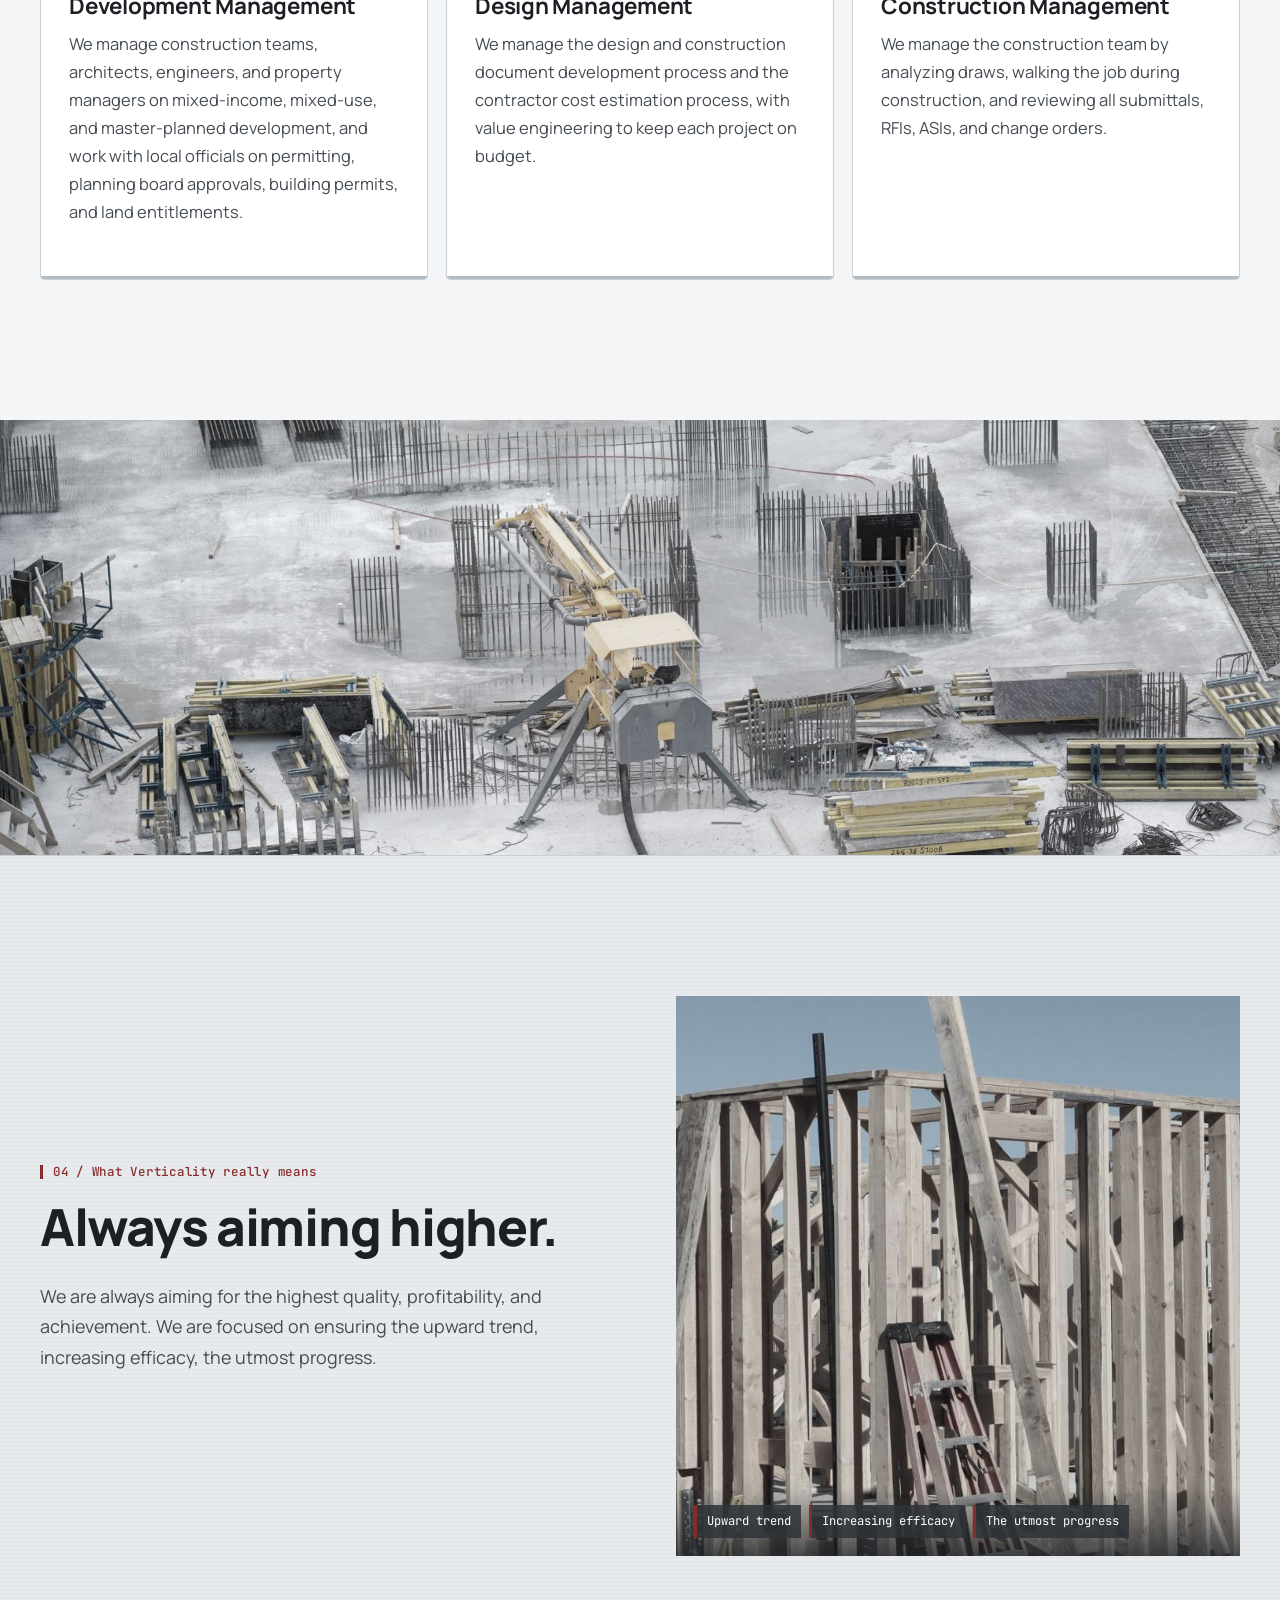
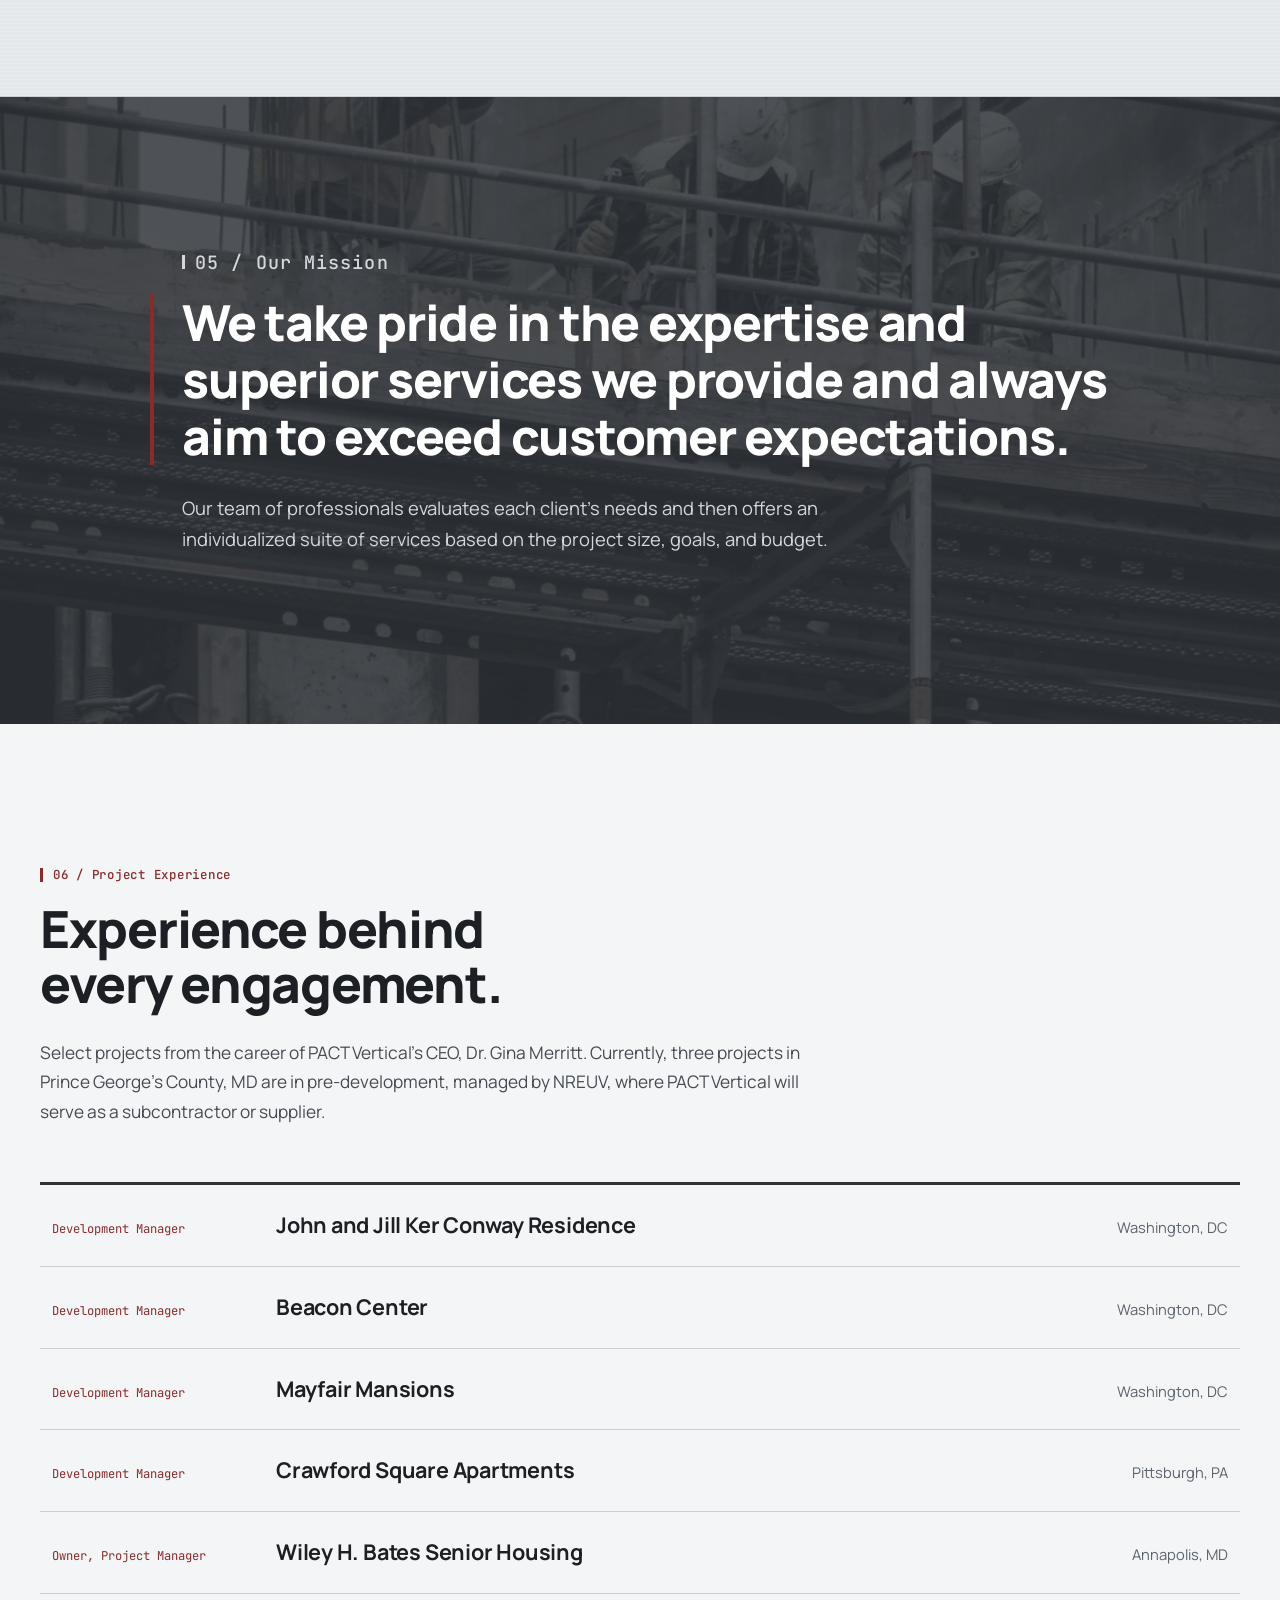
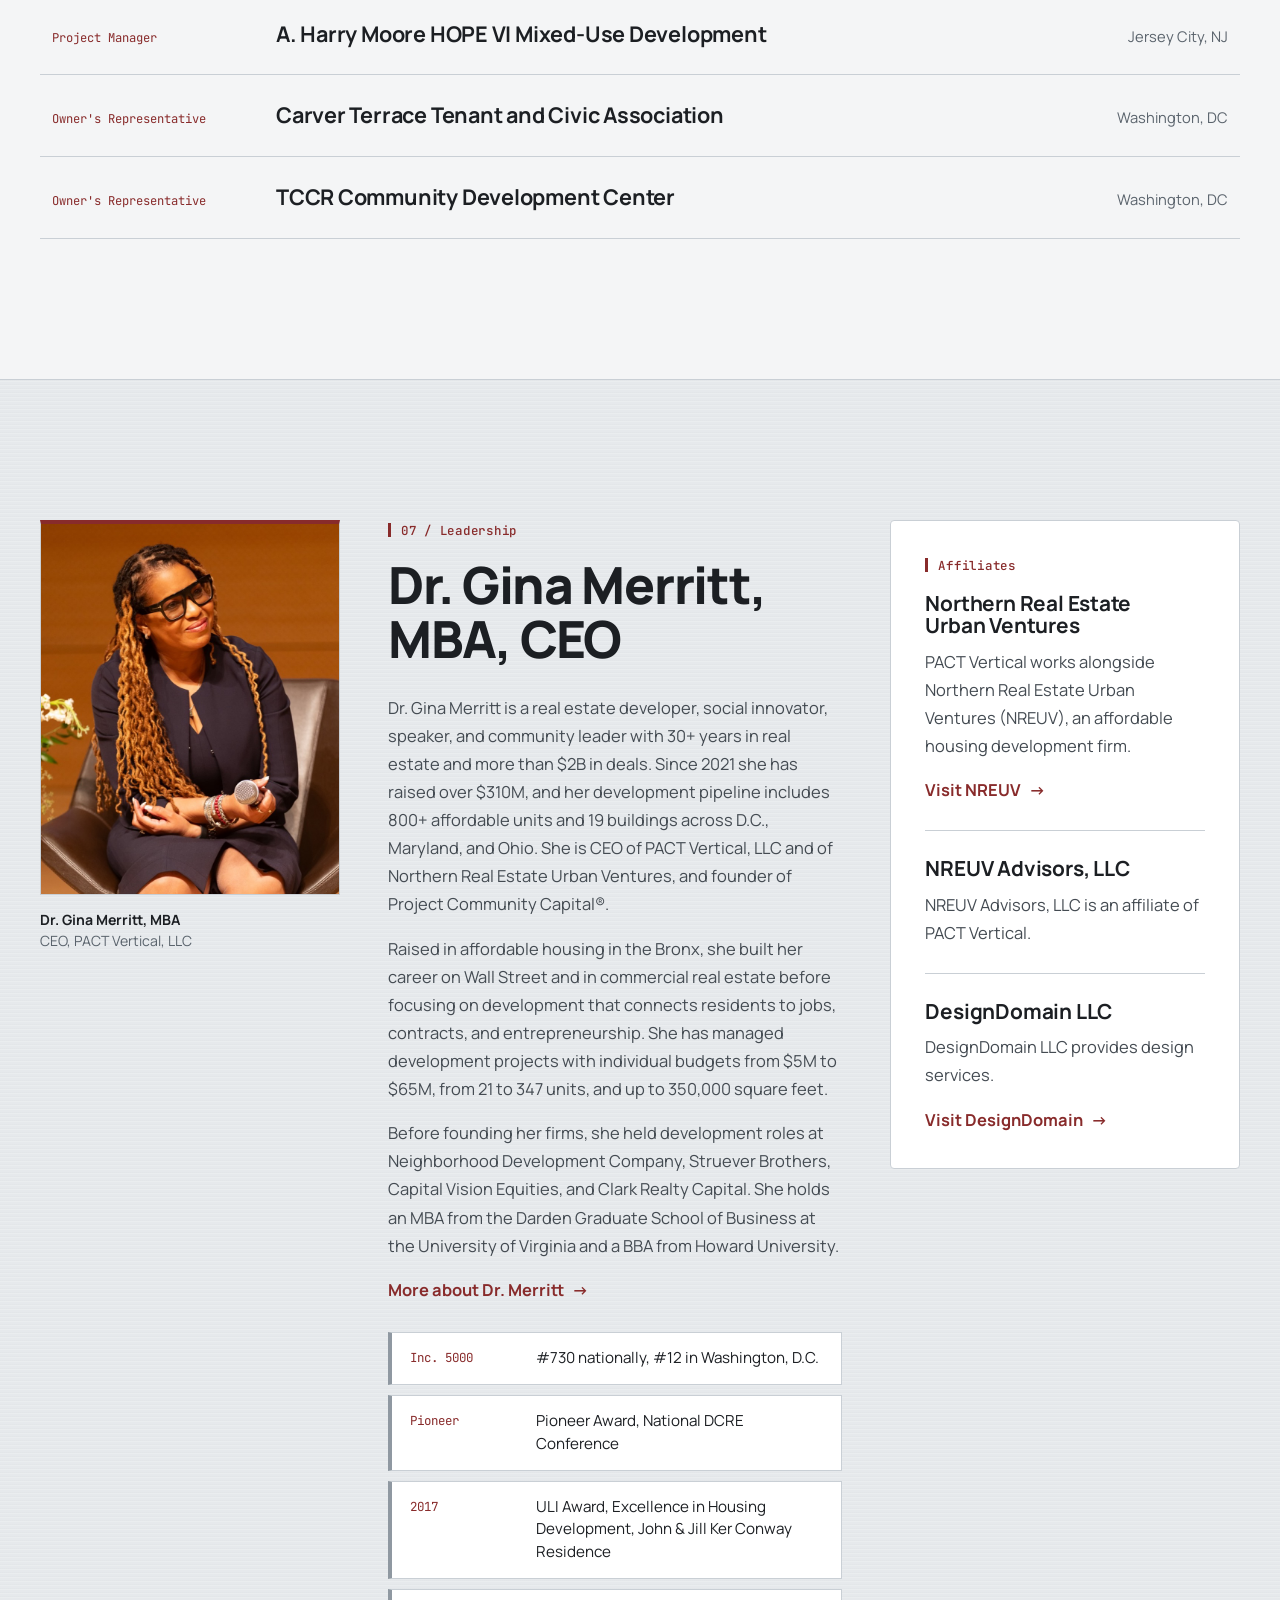
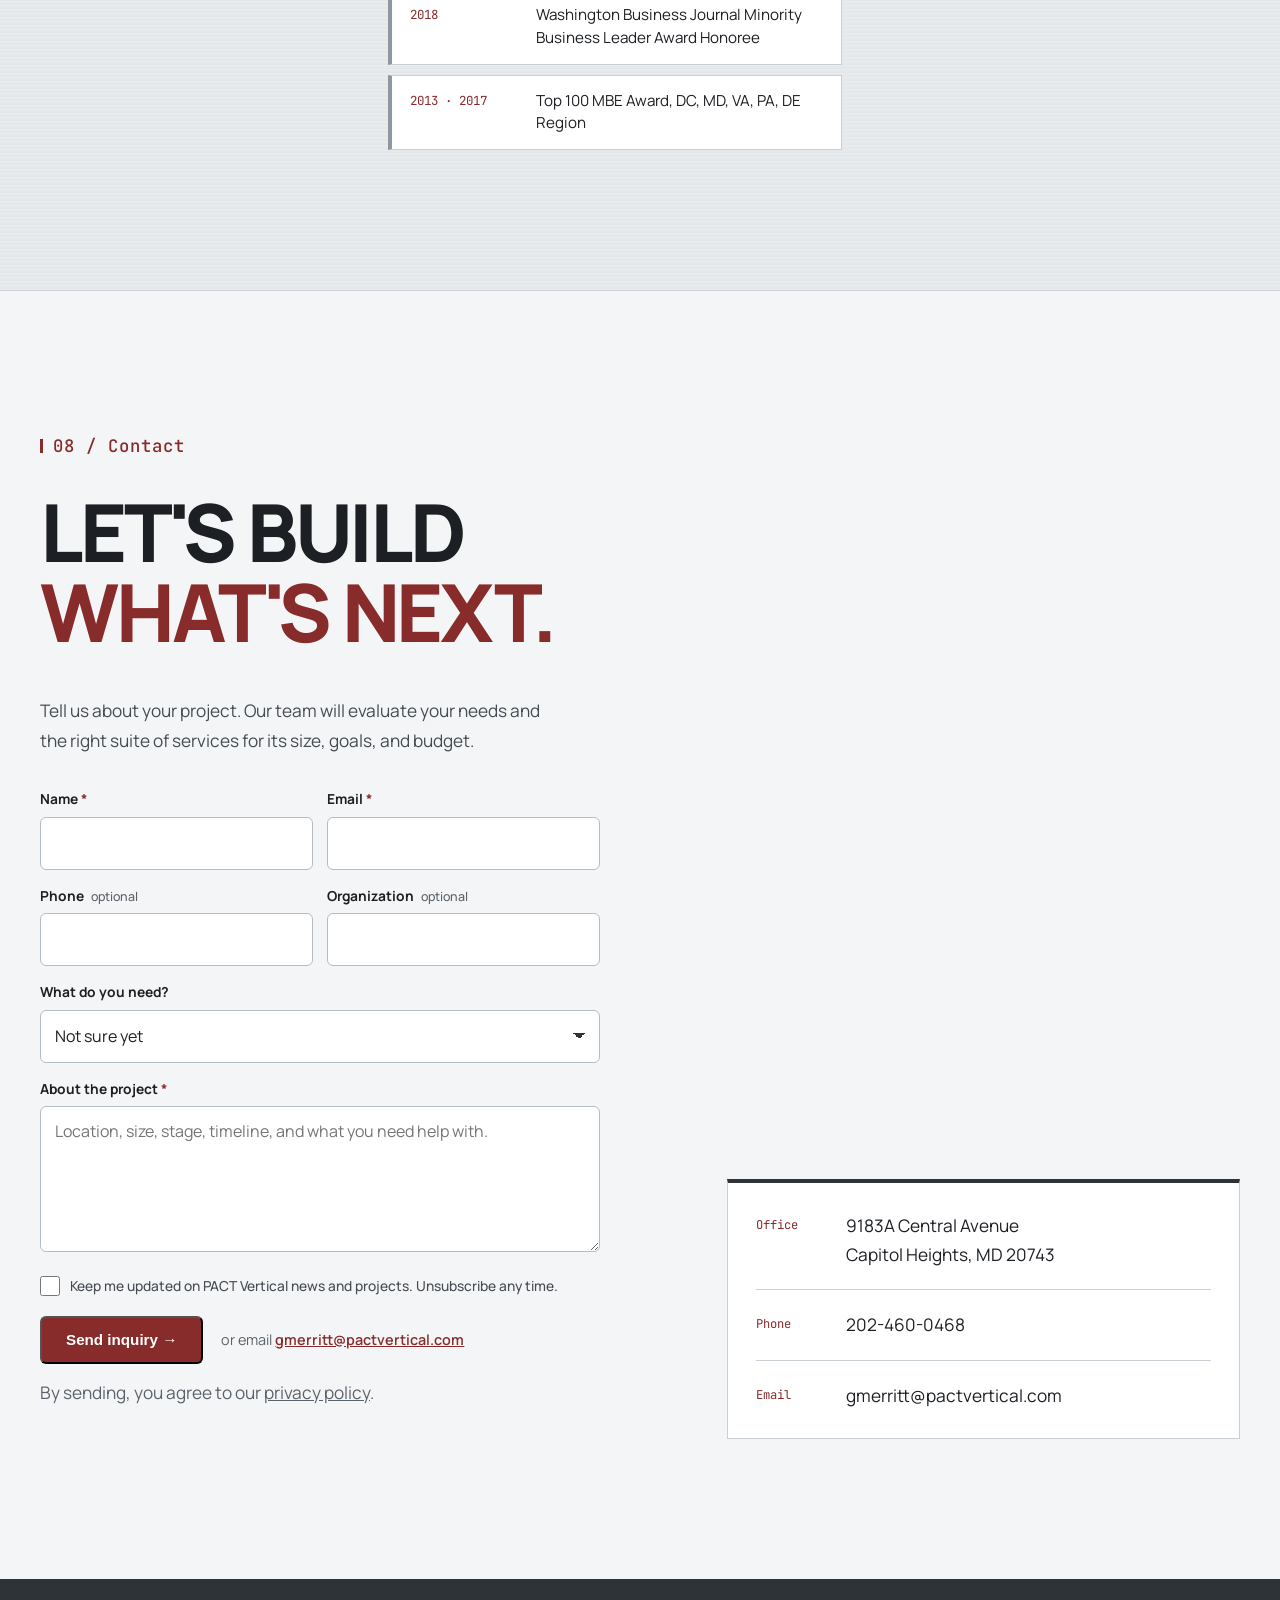
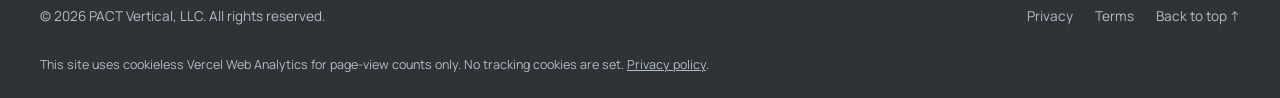
==== commit fa1fad02: "v3.3 (2026-11-18): contact form with Brevo email - api/contact.js: Vercel function sending an inquir" ====
--- a/index.html
+++ b/index.html
@@ -320,7 +320,65 @@
           <p class="eyebrow reveal">08 / Contact</p>
           <h2 class="big reveal">Let's build<br><span class="grad">what's next.</span></h2>
           <p class="reveal">Tell us about your project. Our team will evaluate your needs and the right suite of services for its size, goals, and budget.</p>
-          <a class="btn btn-primary magnetic reveal" href="mailto:gmerritt@pactvertical.com?subject=Project%20inquiry%20via%20pactvertical.com">Email us <span aria-hidden="true">&rarr;</span></a>
+
+          <form class="contact-form reveal" id="contact-form" action="/api/contact" method="post" novalidate>
+            <div class="form-row">
+              <div class="field">
+                <label for="cf-name">Name <span class="req" aria-hidden="true">*</span></label>
+                <input id="cf-name" name="name" type="text" autocomplete="name" required maxlength="120">
+                <p class="field-error" id="cf-name-error" role="alert"></p>
+              </div>
+              <div class="field">
+                <label for="cf-email">Email <span class="req" aria-hidden="true">*</span></label>
+                <input id="cf-email" name="email" type="email" autocomplete="email" inputmode="email" required maxlength="254">
+                <p class="field-error" id="cf-email-error" role="alert"></p>
+              </div>
+            </div>
+            <div class="form-row">
+              <div class="field">
+                <label for="cf-phone">Phone <span class="opt">optional</span></label>
+                <input id="cf-phone" name="phone" type="tel" autocomplete="tel" inputmode="tel" maxlength="40">
+              </div>
+              <div class="field">
+                <label for="cf-org">Organization <span class="opt">optional</span></label>
+                <input id="cf-org" name="organization" type="text" autocomplete="organization" maxlength="160">
+              </div>
+            </div>
+            <div class="field">
+              <label for="cf-type">What do you need?</label>
+              <select id="cf-type" name="projectType">
+                <option>Development Management</option>
+                <option>Design Management</option>
+                <option>Construction Management</option>
+                <option selected>Not sure yet</option>
+              </select>
+            </div>
+            <div class="field">
+              <label for="cf-message">About the project <span class="req" aria-hidden="true">*</span></label>
+              <textarea id="cf-message" name="message" rows="5" required minlength="10" maxlength="4000" placeholder="Location, size, stage, timeline, and what you need help with."></textarea>
+              <p class="field-error" id="cf-message-error" role="alert"></p>
+            </div>
+            <label class="check">
+              <input type="checkbox" name="optIn">
+              <span>Keep me updated on PACT Vertical news and projects. Unsubscribe any time.</span>
+            </label>
+            <!-- Spam traps: bots fill the hidden field or submit too fast -->
+            <div class="hp" aria-hidden="true"><label for="cf-website">Website</label><input id="cf-website" name="website" type="text" tabindex="-1" autocomplete="off"></div>
+            <input type="hidden" name="t" id="cf-t" value="">
+            <div class="form-actions">
+              <button class="btn btn-primary" type="submit" id="cf-submit"><span class="btn-label">Send inquiry <span aria-hidden="true">&rarr;</span></span><span class="btn-busy" aria-hidden="true">Sending&hellip;</span></button>
+              <span class="form-alt">or email <a href="mailto:gmerritt@pactvertical.com">gmerritt@pactvertical.com</a></span>
+            </div>
+            <p class="form-status" id="cf-status" role="status" aria-live="polite"></p>
+            <p class="form-consent">By sending, you agree to our <a href="/privacy">privacy policy</a>.</p>
+          </form>
+
+          <div class="form-success" id="contact-success" hidden tabindex="-1">
+            <p class="eyebrow">Received</p>
+            <h3>Thank you. We have your inquiry.</h3>
+            <p>A confirmation is on its way to your inbox, and our team will be in touch within two business days. For anything urgent, call <a href="tel:+12024600468">202-460-0468</a>.</p>
+            <button class="btn btn-ghost" type="button" id="cf-again">Send another message</button>
+          </div>
         </div>
         <dl class="contact-list reveal">
           <div><dt>Office</dt><dd>9183A Central Avenue<br>Capitol Heights, MD 20743</dd></div>
--- a/styles.css
+++ b/styles.css
@@ -1,4 +1,4 @@
-/* PACT Vertical, site styles v3.2 (2026-11-18)
+/* PACT Vertical, site styles v3.3 (2026-11-18)
    VOICE: strong, structural, confident
    IDEA: structural steel going up; the building reaching for the sky (real photography)
    COLOUR: brushed light steel and graphite, logo maroon #882B2B as the one accent
@@ -225,6 +225,41 @@
 .contact-list a { text-decoration: none; background: linear-gradient(var(--maroon), var(--maroon)) 0 100% / 0 2px no-repeat; transition: background-size .3s; }
 .contact-list a:hover { background-size: 100% 2px; }
 
+/* Contact form */
+.contact-form { margin-top: 8px; max-width: 560px; }
+.form-row { display: grid; grid-template-columns: 1fr 1fr; gap: 14px; }
+.field { margin-bottom: 14px; }
+.field label, .check { display: block; font-size: .86rem; font-weight: 700; color: var(--ink); margin-bottom: 6px; }
+.field .req { color: var(--maroon); }
+.field .opt { font-weight: 500; color: var(--muted); font-size: .78rem; margin-left: 4px; }
+.field input, .field select, .field textarea { width: 100%; font: inherit; font-size: 1rem; color: var(--ink); background: #fff; border: 1px solid var(--steel-3); border-radius: 6px; padding: 12px 14px; min-height: 48px; transition: border-color .2s, box-shadow .2s; }
+.field textarea { resize: vertical; min-height: 130px; line-height: 1.5; }
+.field select { appearance: none; -webkit-appearance: none; background-image: linear-gradient(45deg, transparent 50%, var(--graphite) 50%), linear-gradient(135deg, var(--graphite) 50%, transparent 50%); background-position: calc(100% - 20px) 50%, calc(100% - 14px) 50%; background-size: 6px 6px; background-repeat: no-repeat; padding-right: 40px; }
+.field input:focus, .field select:focus, .field textarea:focus { outline: none; border-color: var(--graphite); box-shadow: 0 0 0 3px rgba(46,51,56,.15); }
+.field.invalid input, .field.invalid textarea { border-color: var(--maroon); box-shadow: 0 0 0 3px rgba(136,43,43,.12); }
+.field-error { margin: 6px 0 0; font-size: .82rem; color: var(--maroon); font-weight: 600; min-height: 0; }
+.field-error:empty { display: none; }
+.check { display: flex; gap: 10px; align-items: flex-start; font-weight: 500; color: var(--text); margin: 4px 0 18px; cursor: pointer; }
+.check input { width: 20px; height: 20px; margin: 2px 0 0; accent-color: var(--maroon); flex: none; }
+.hp { position: absolute; left: -9999px; width: 1px; height: 1px; overflow: hidden; }
+.form-actions { display: flex; flex-wrap: wrap; align-items: center; gap: 12px 18px; }
+.form-alt { font-size: .9rem; color: var(--muted); }
+.form-alt a { color: var(--maroon); font-weight: 600; }
+.btn[disabled] { opacity: .7; cursor: progress; }
+.btn .btn-busy { display: none; }
+.btn.busy .btn-label { display: none; } .btn.busy .btn-busy { display: inline; }
+.form-status { margin: 14px 0 0; padding: 0; font-size: .95rem; font-weight: 600; color: var(--maroon); }
+.form-status:empty { display: none; }
+.form-status.is-error { padding: 12px 16px; background: #fff; border: 1px solid var(--line); border-left: 4px solid var(--maroon); color: var(--ink); font-weight: 500; }
+.form-status a { color: var(--maroon); font-weight: 700; }
+.form-consent { margin: 14px 0 0; font-size: .8rem; color: var(--muted); }
+.form-consent a { color: inherit; }
+.form-success { max-width: 560px; padding: 32px; background: #fff; border: 1px solid var(--line); border-top: 4px solid var(--maroon); }
+.form-success h3 { font-size: 1.5rem; }
+.form-success p:last-of-type { margin-bottom: 22px; }
+.form-success a { color: var(--maroon); font-weight: 700; }
+@media (max-width: 600px) { .form-row { grid-template-columns: 1fr; gap: 0; } }
+
 /* Footer */
 .site-footer { background: var(--graphite); color: var(--steel-3); font-size: .85rem; }
 .footer-inner { display: flex; justify-content: space-between; gap: 12px; padding: 26px 0; flex-wrap: wrap; }
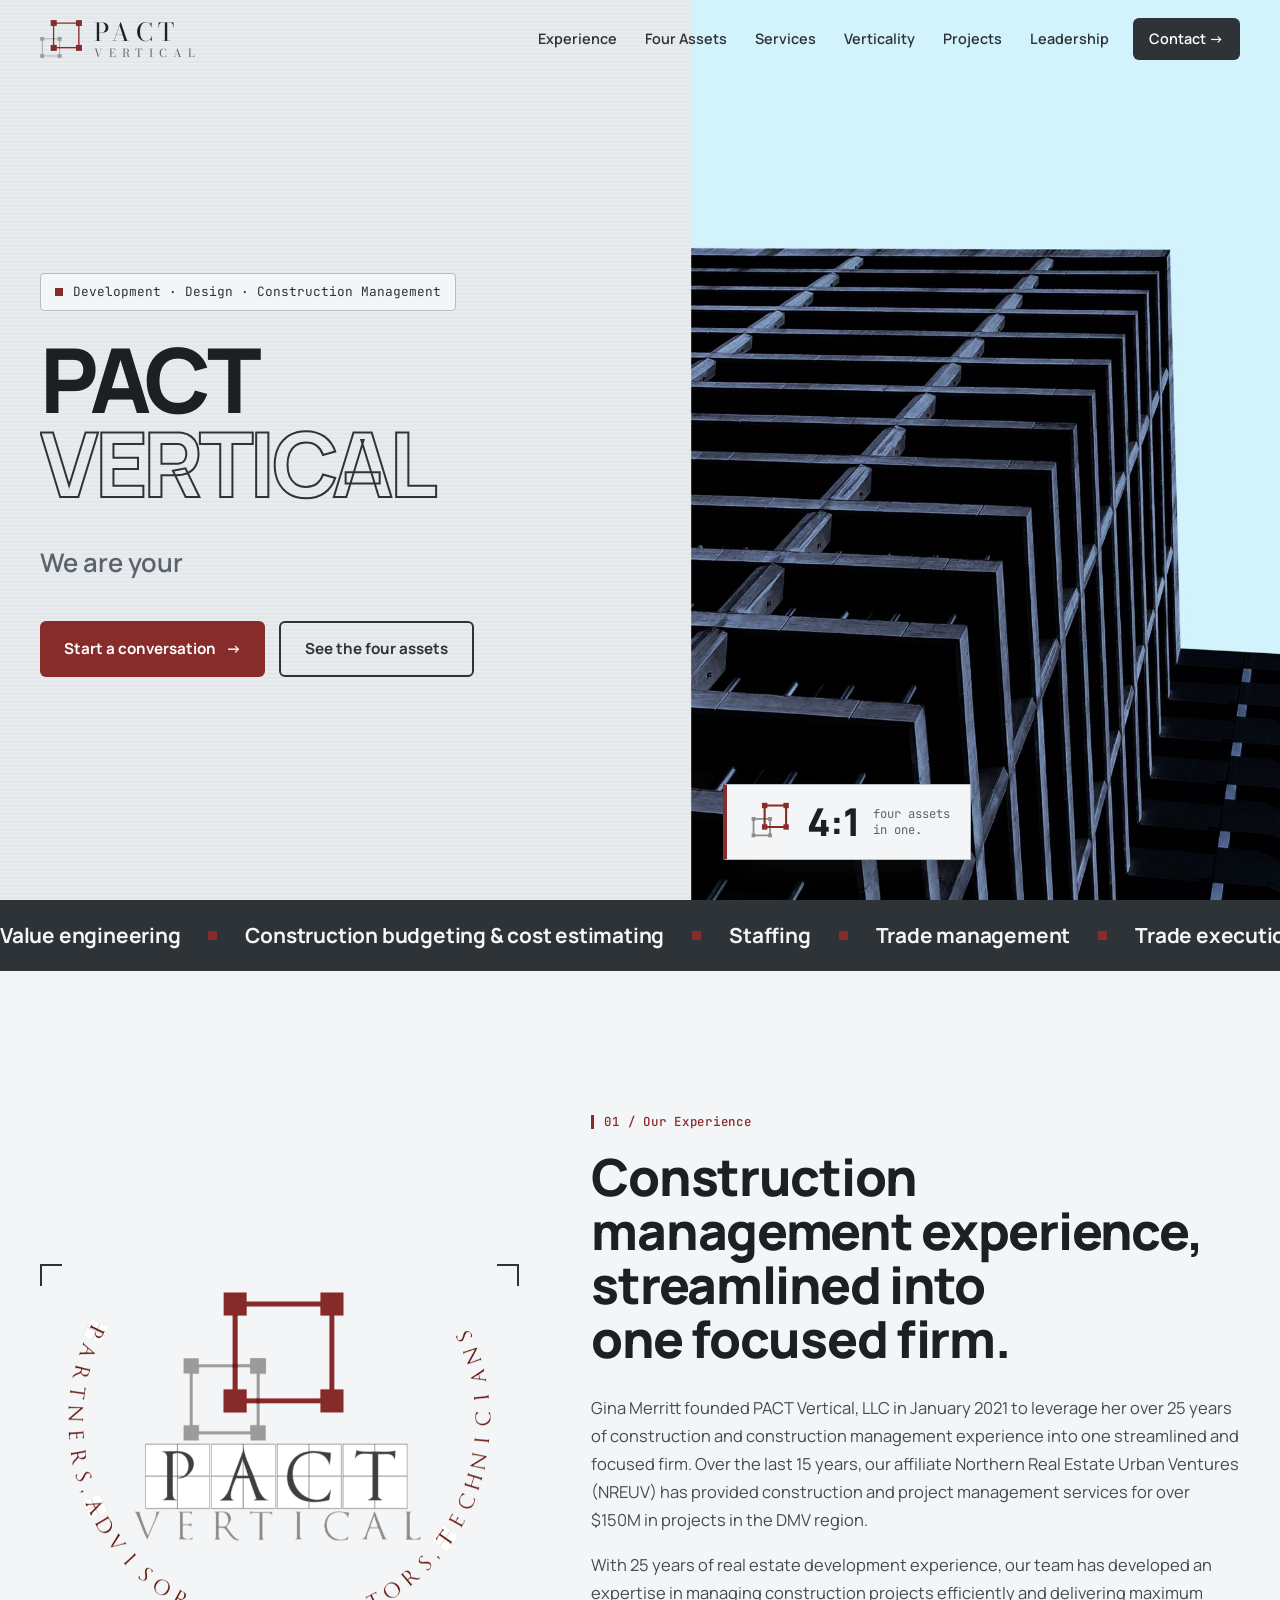
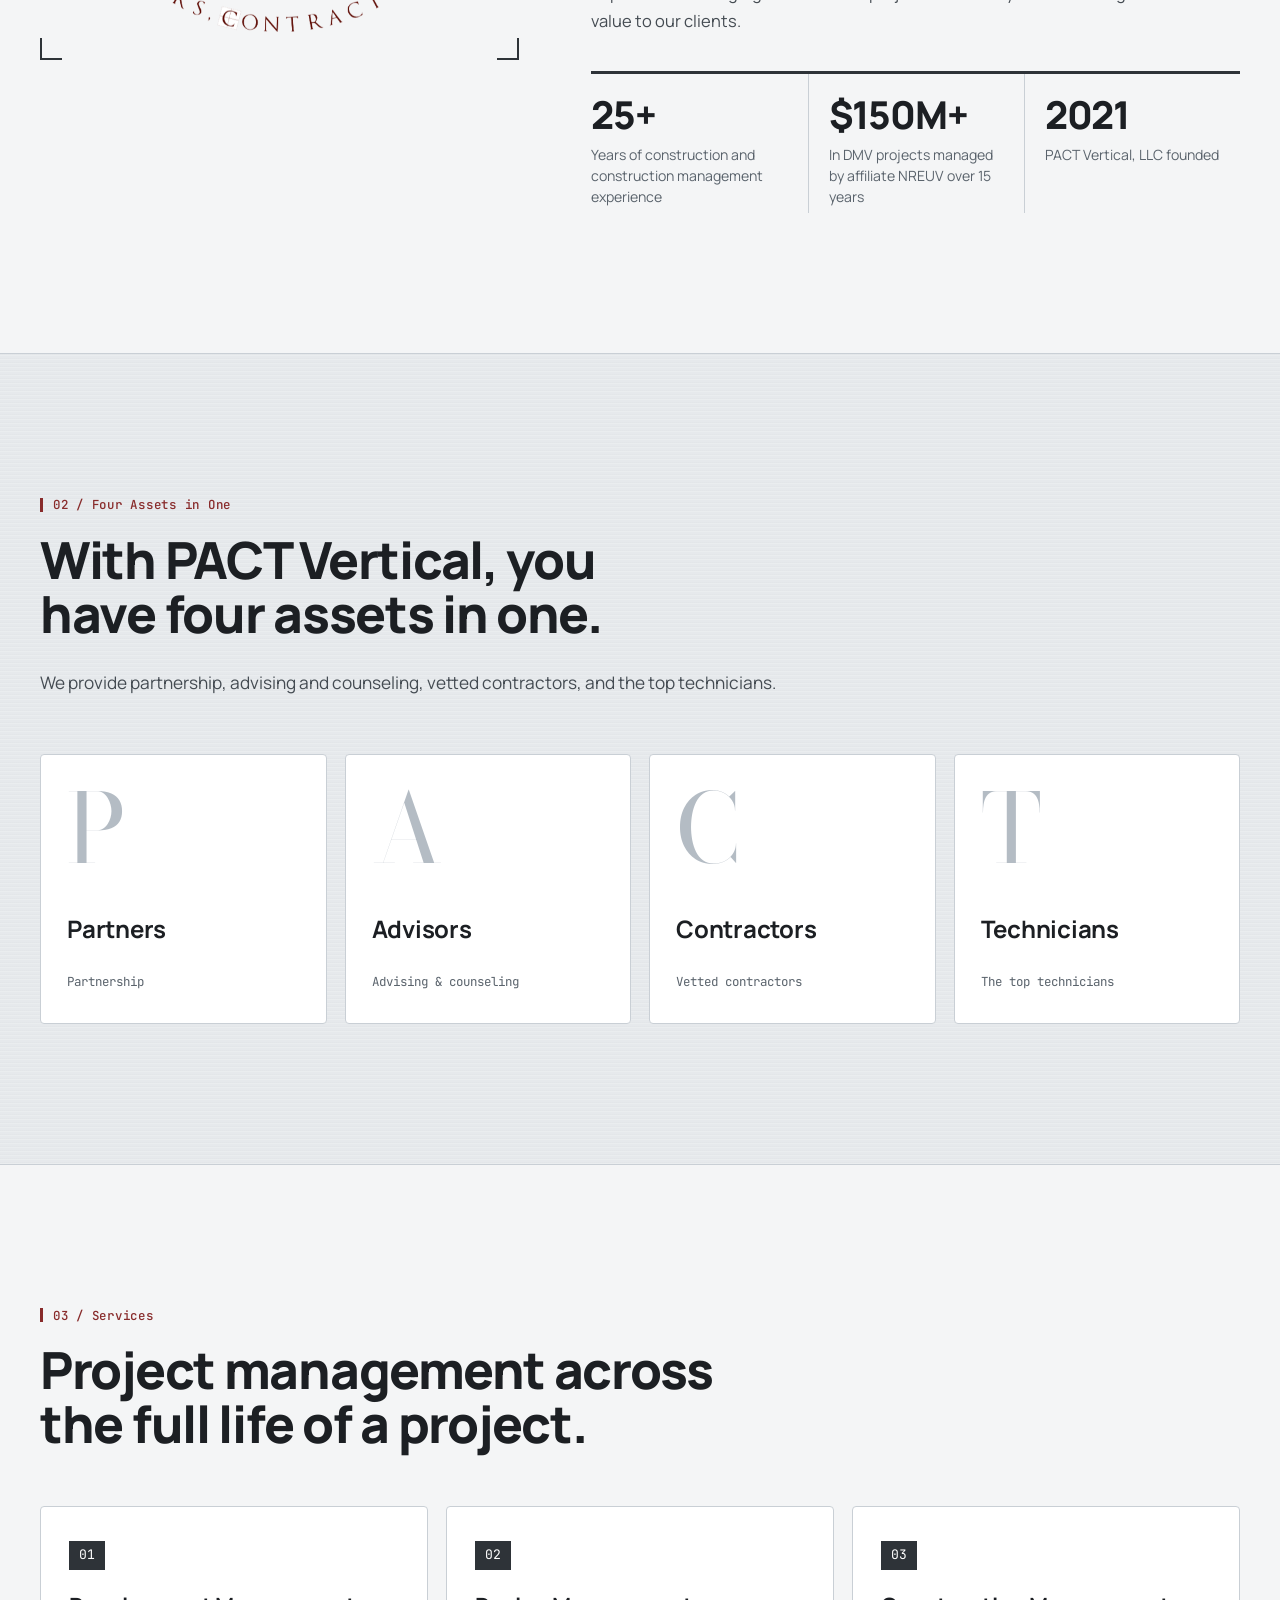
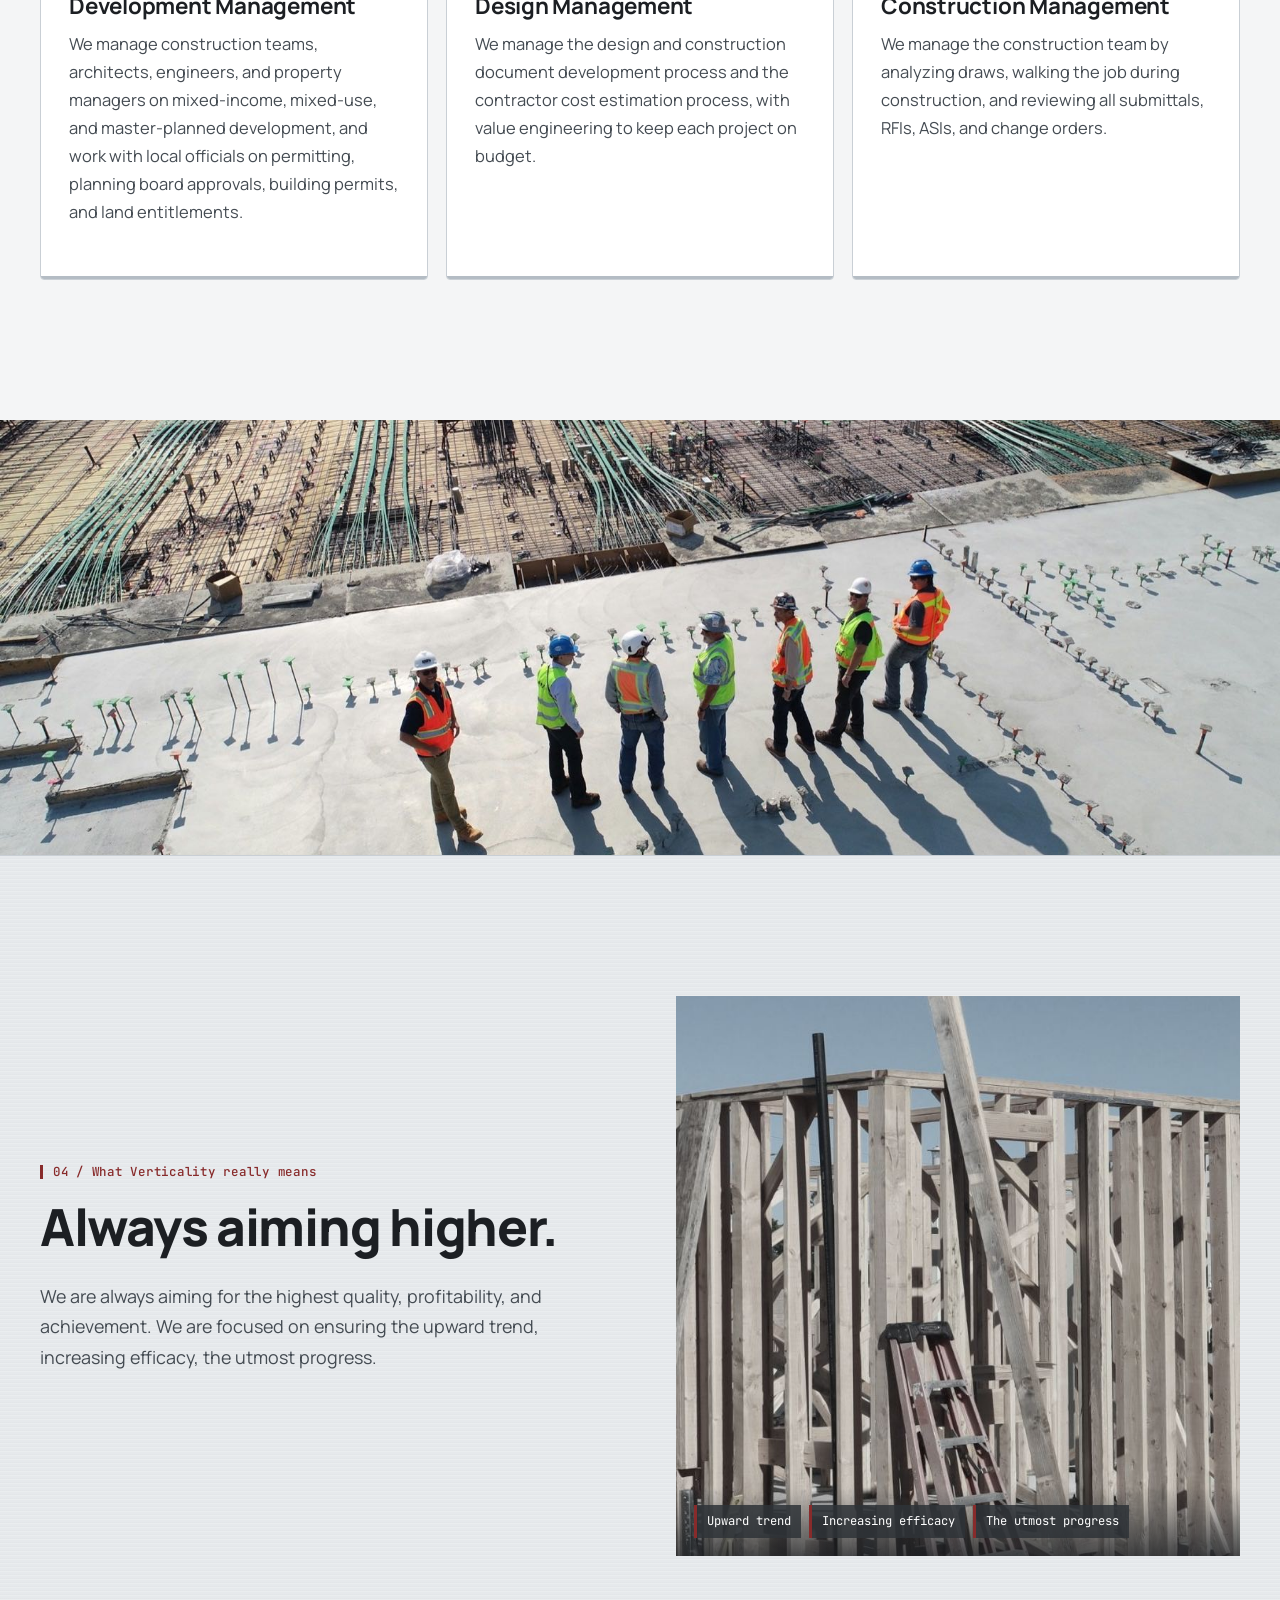
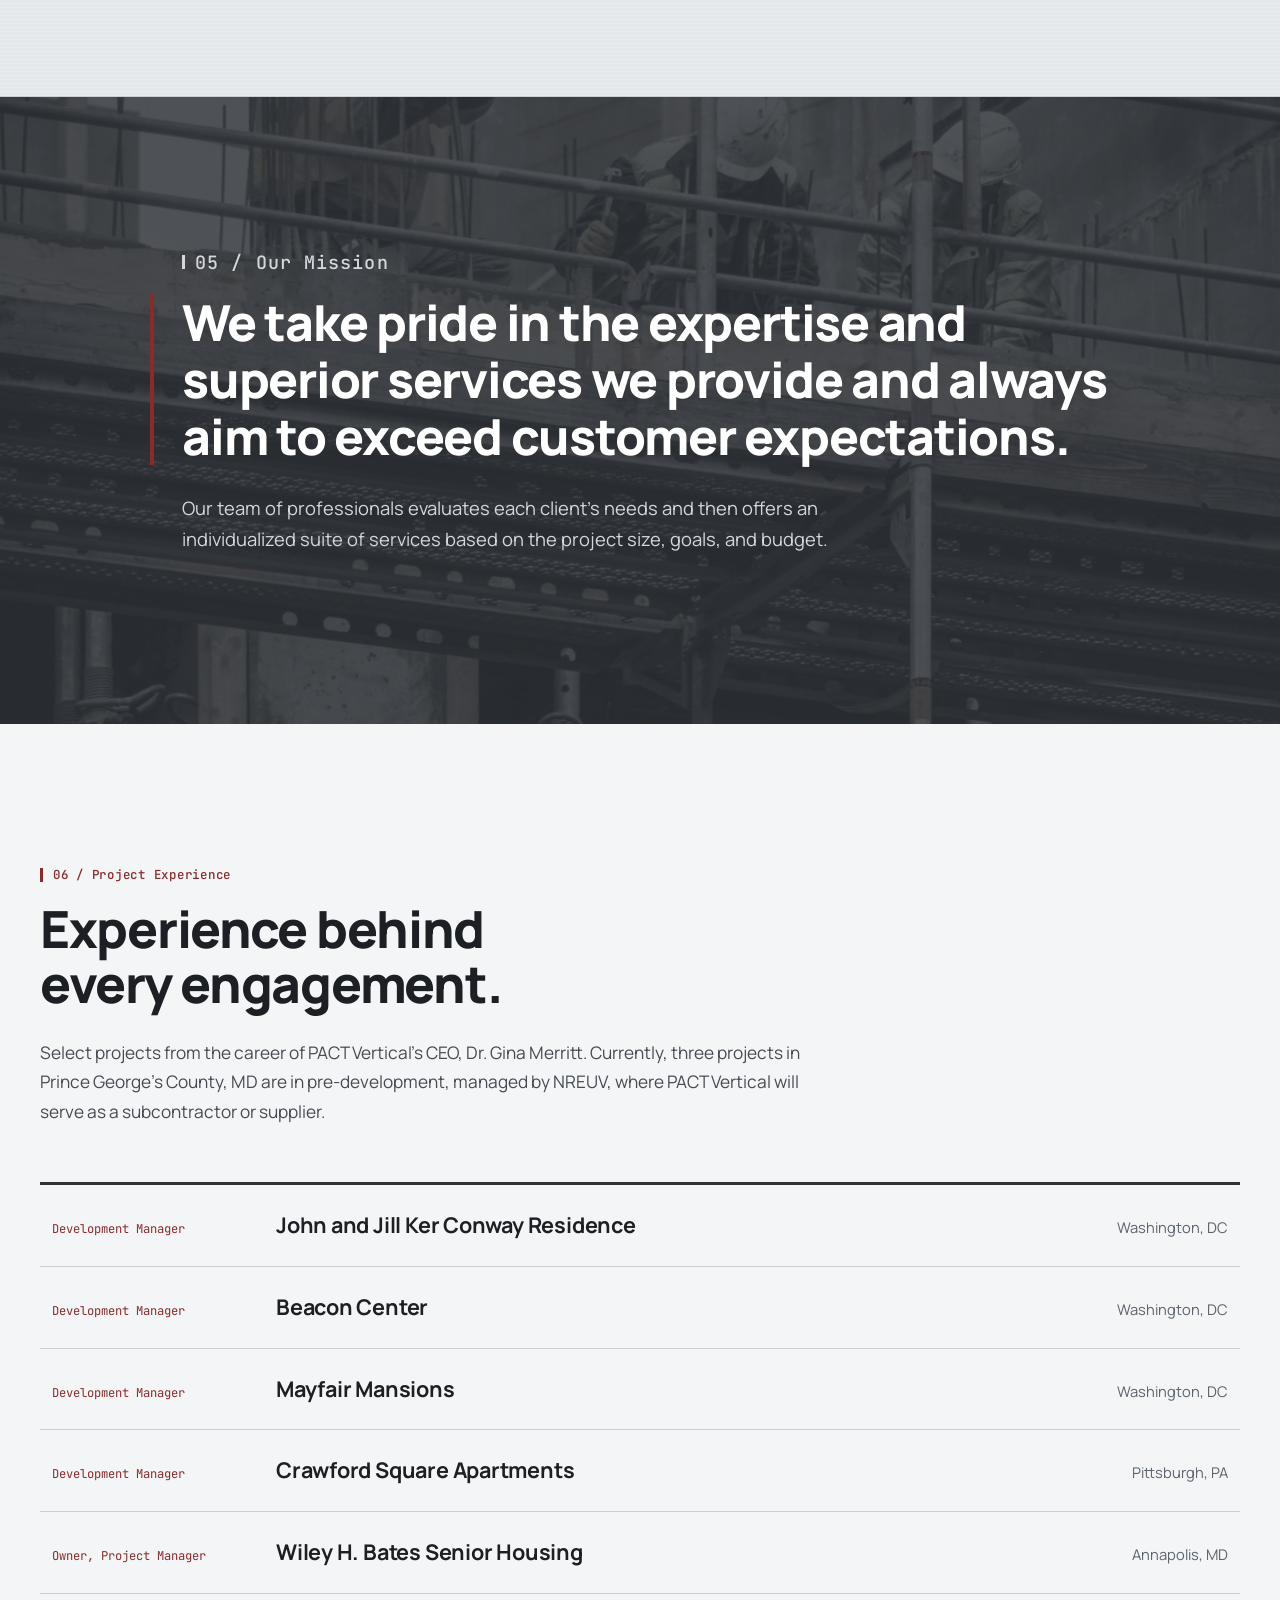
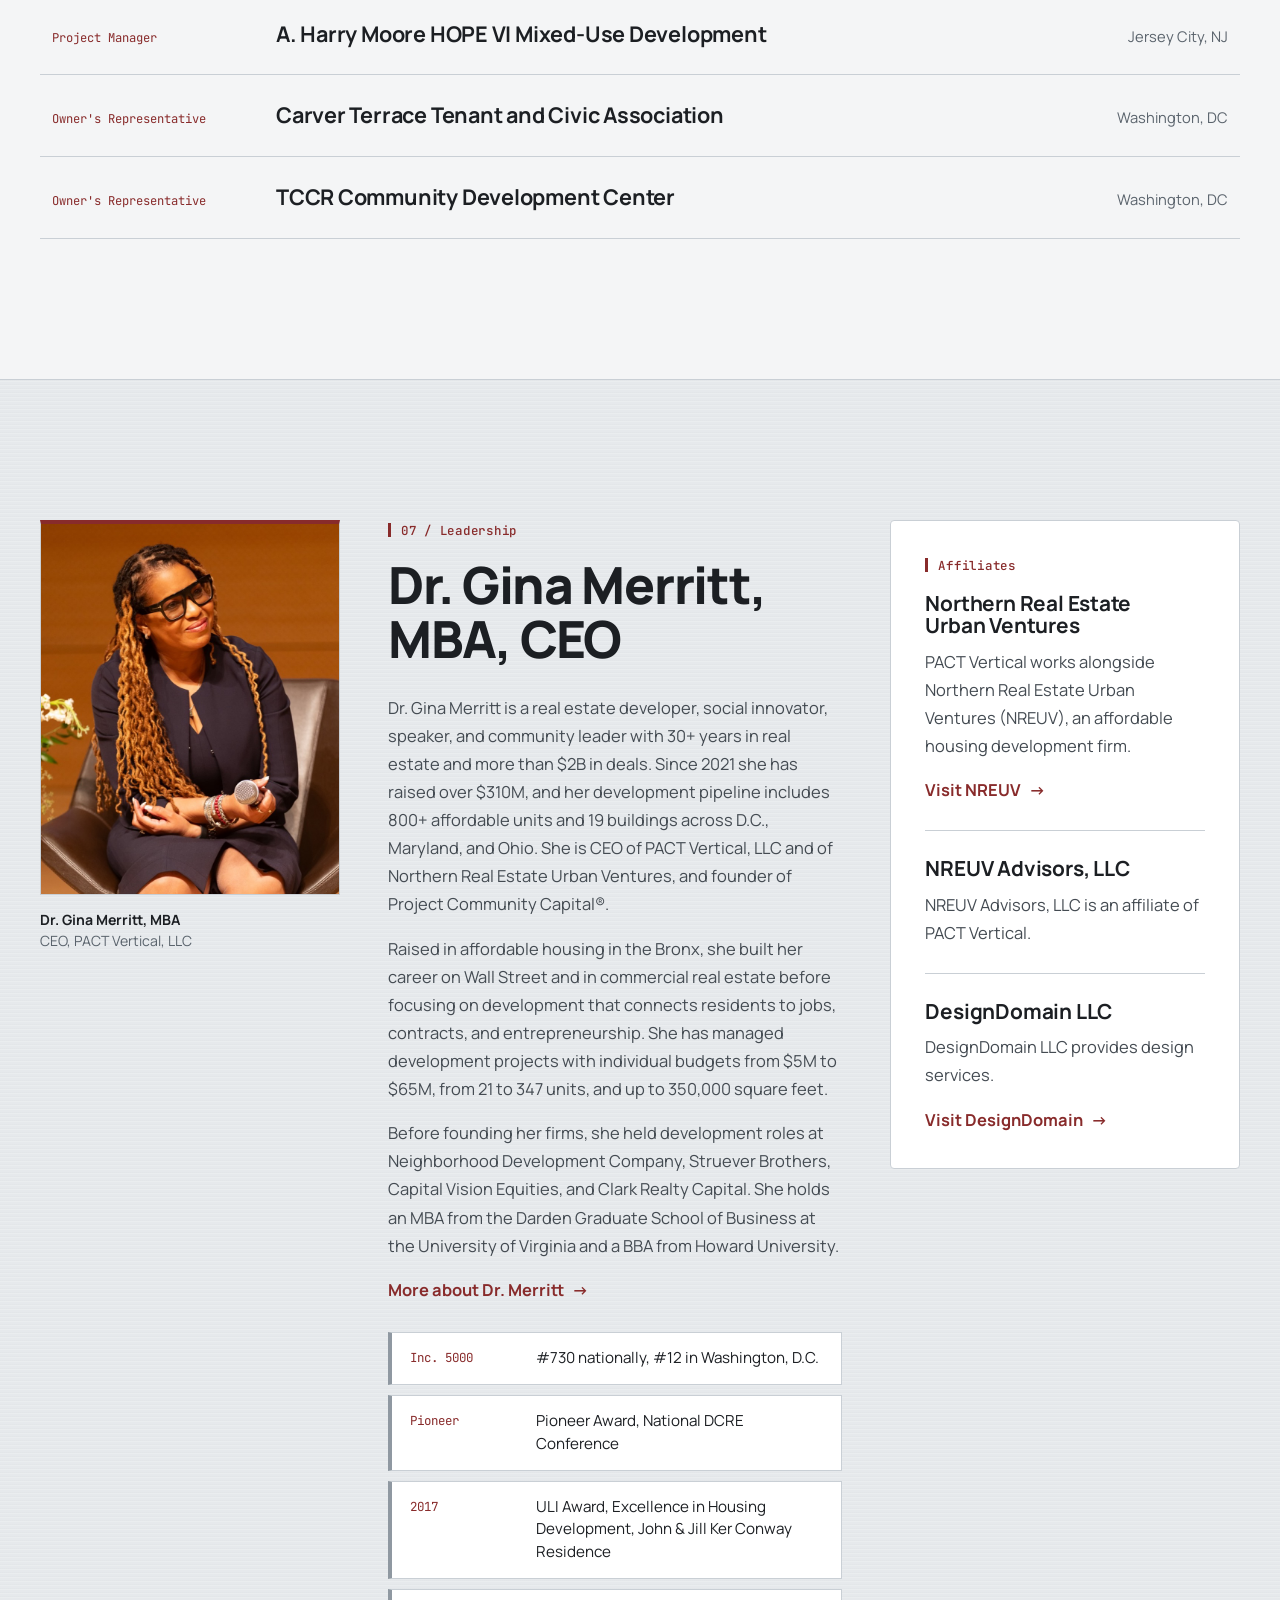
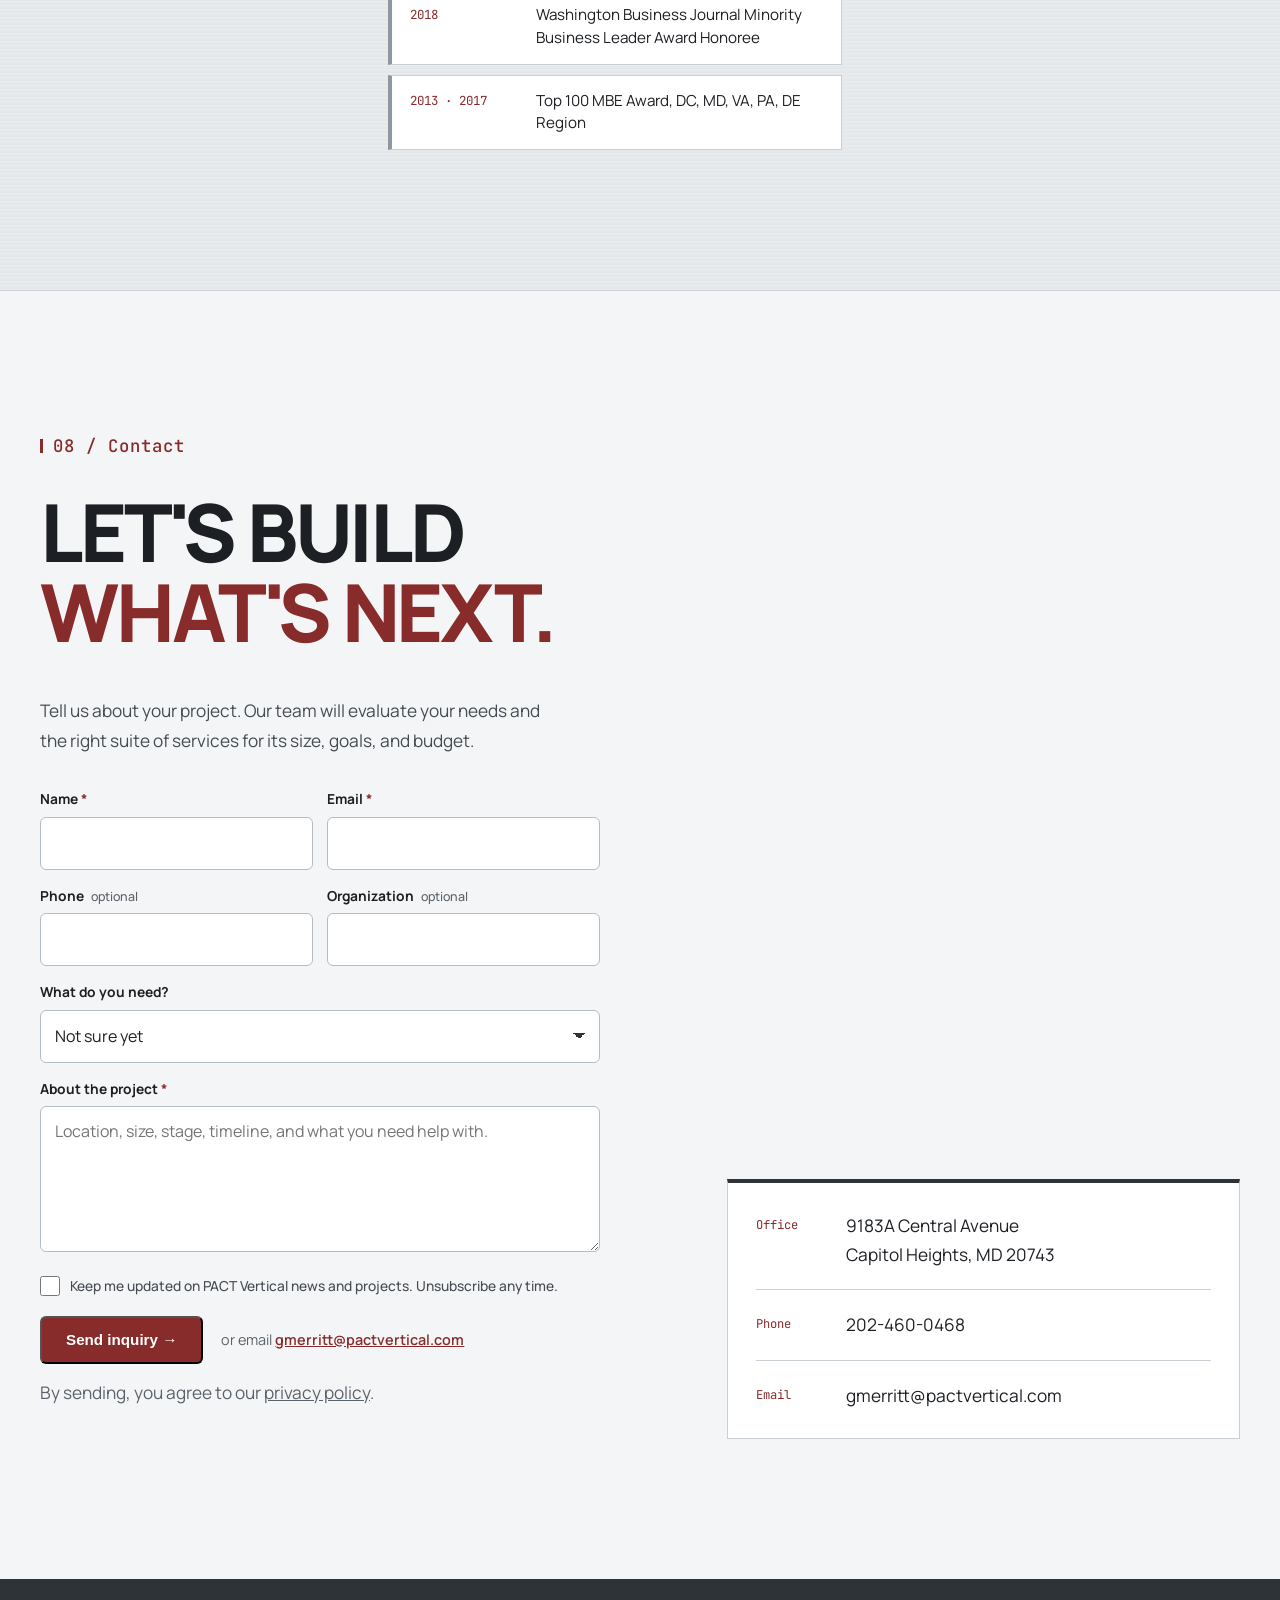
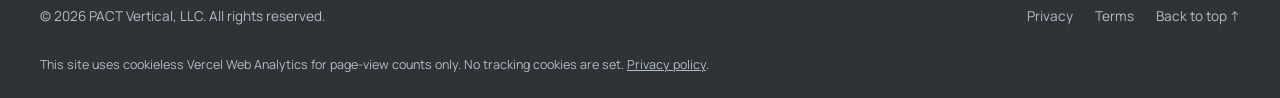
==== commit 08ccd748: "Image band: aerial project-team photo (Scott Blake, Unsplash) Co-Authored-By: Claude Fable 5.1 <nore" ====
--- a/index.html
+++ b/index.html
@@ -216,8 +216,8 @@
     </section>
 
     <!-- IMAGE BAND -->
-    <div class="image-band" role="img" aria-label="Aerial view of a construction site with rebar, formwork, and a concrete pump">
-      <img src="assets/site-aerial.jpg" alt="" width="2000" height="839" loading="lazy">
+    <div class="image-band" role="img" aria-label="Aerial view of a project team in safety vests reviewing a concrete deck beside a rebar-laden slab under construction">
+      <img src="assets/site-crew.jpg" alt="" width="1800" height="756" loading="lazy">
     </div>
 
     <!-- VERTICALITY -->
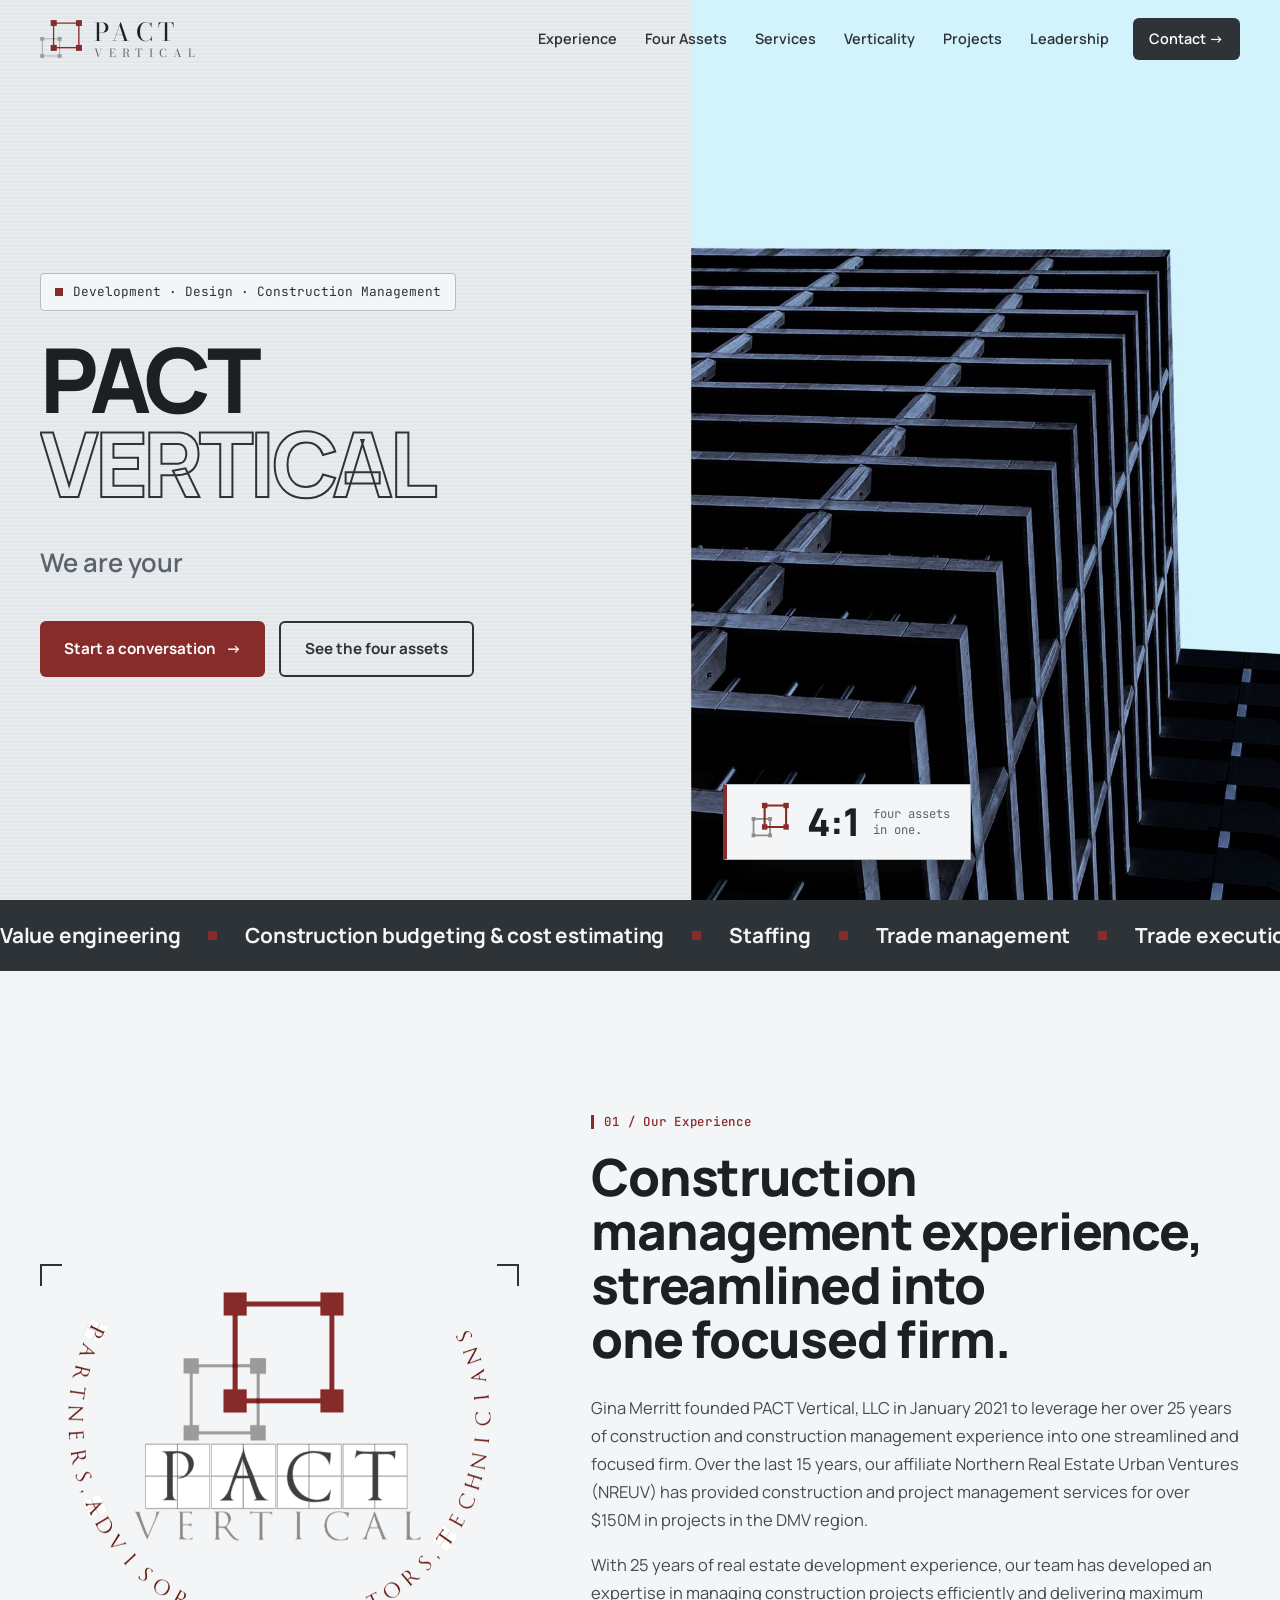
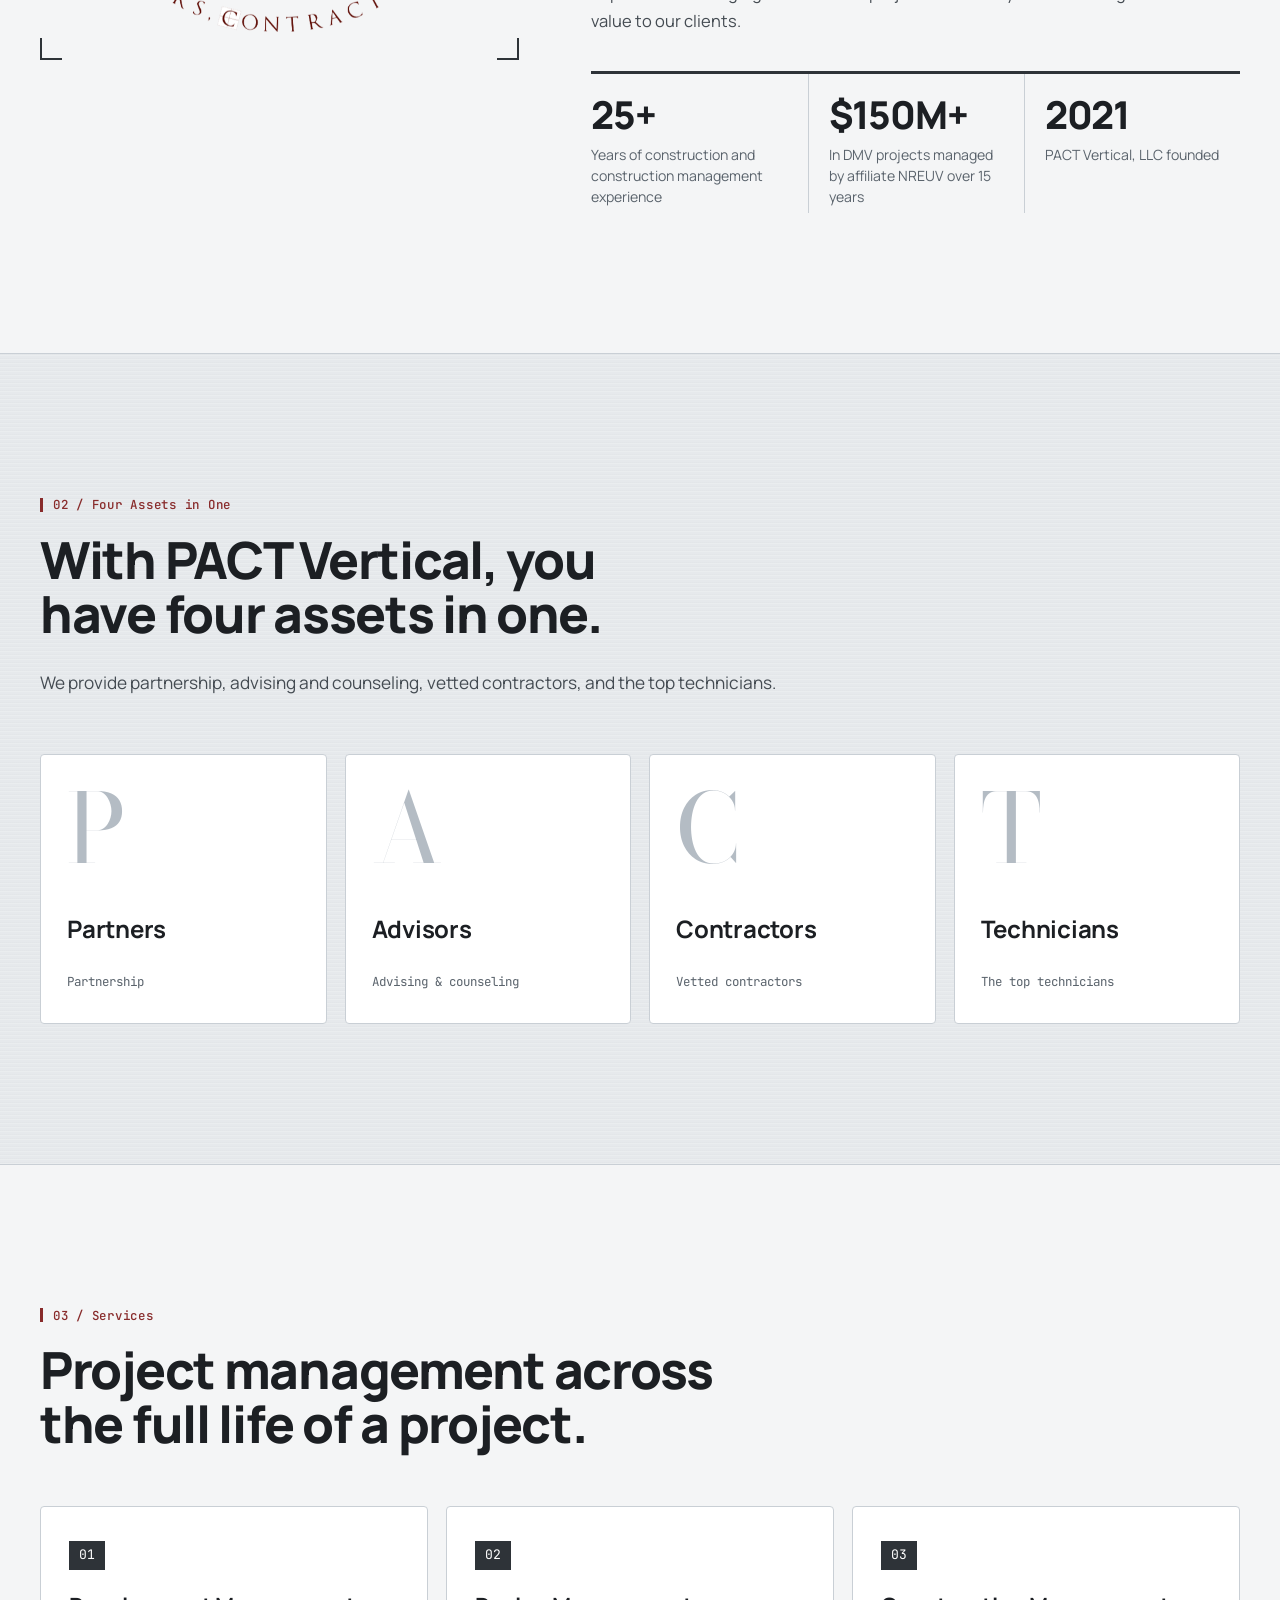
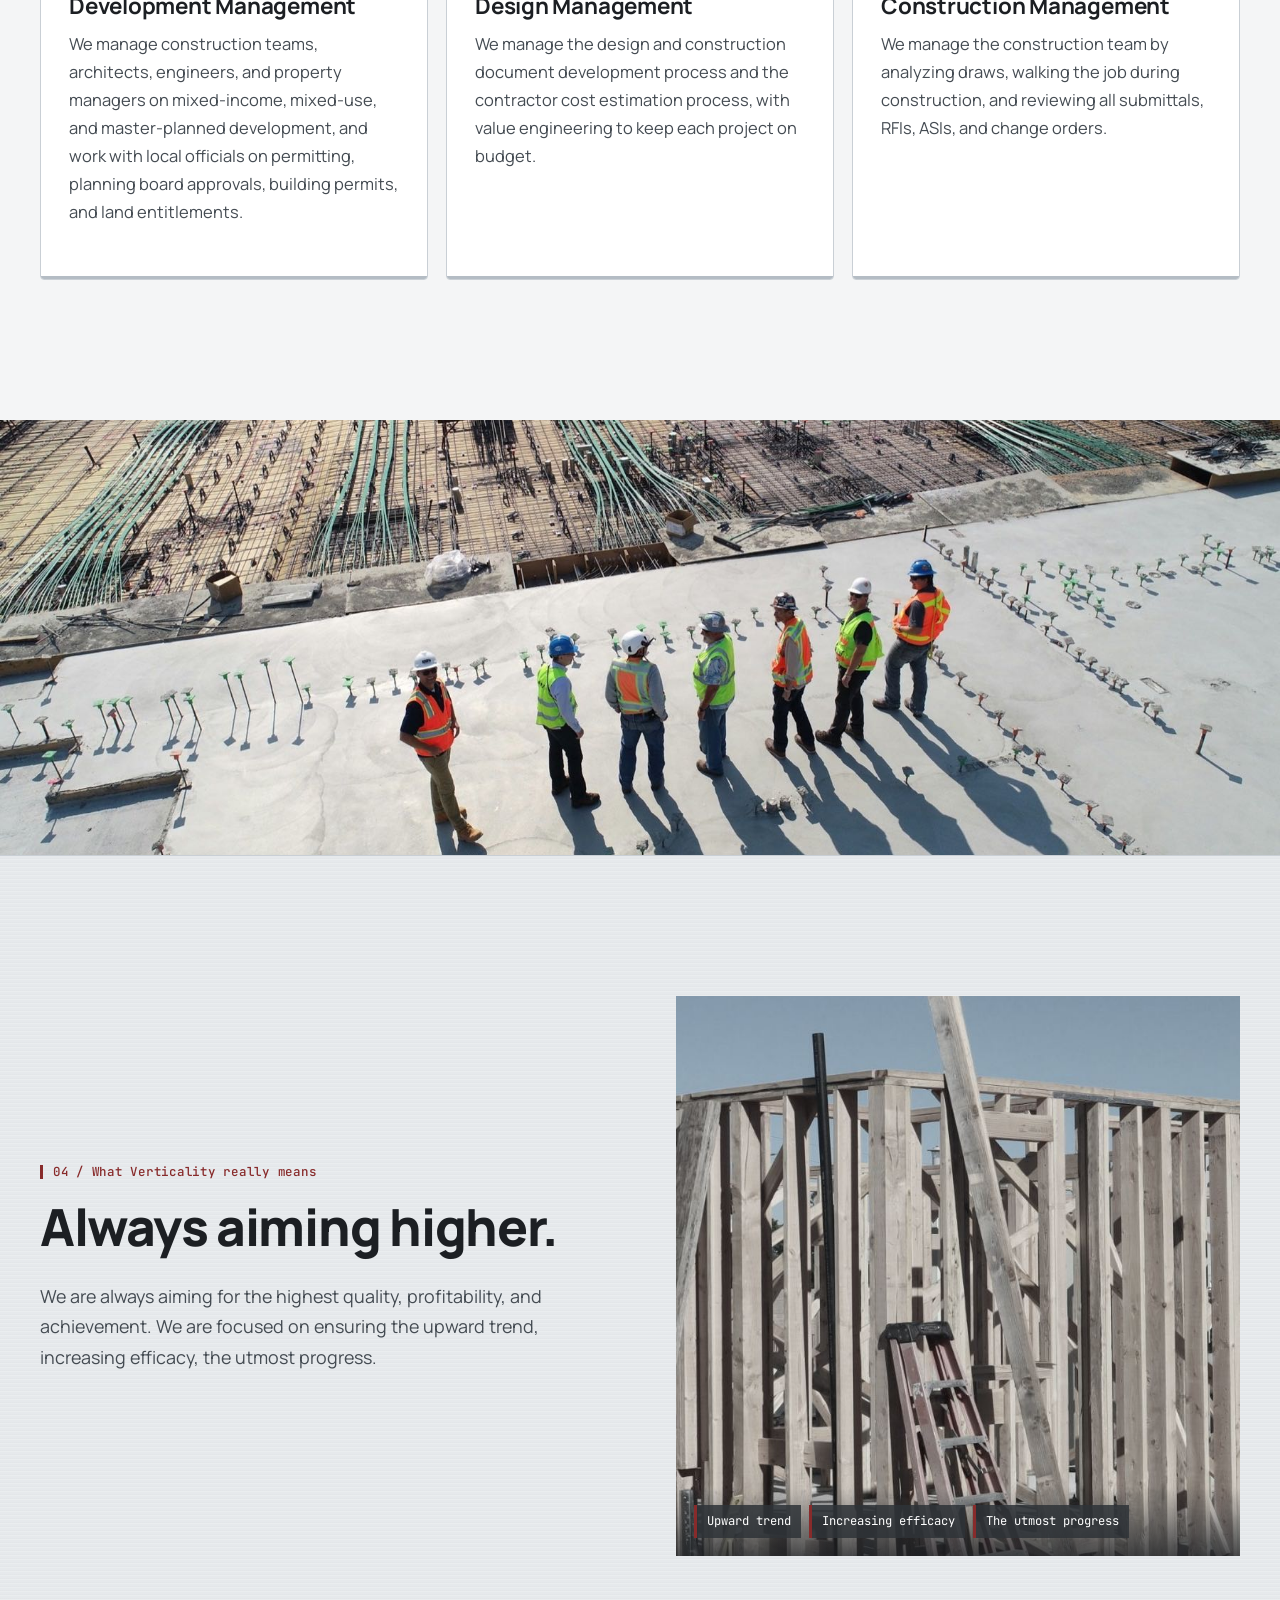
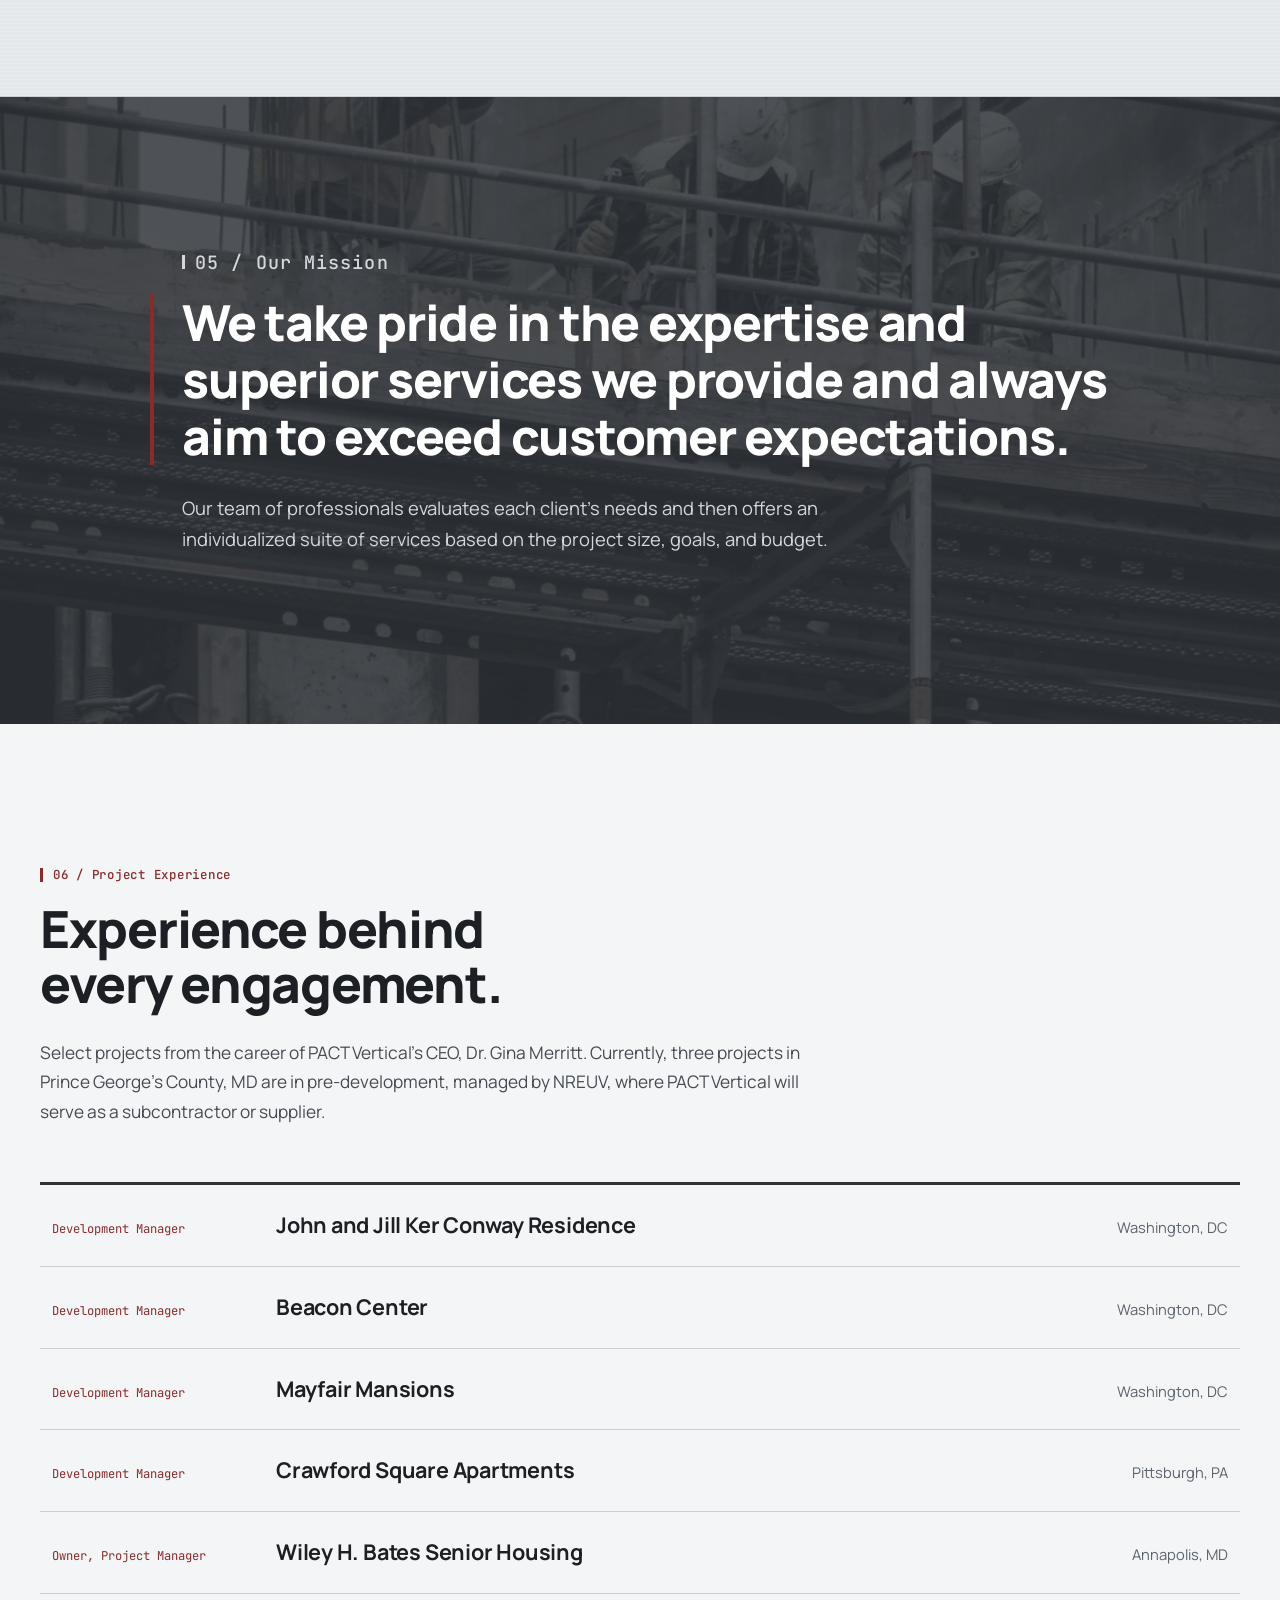
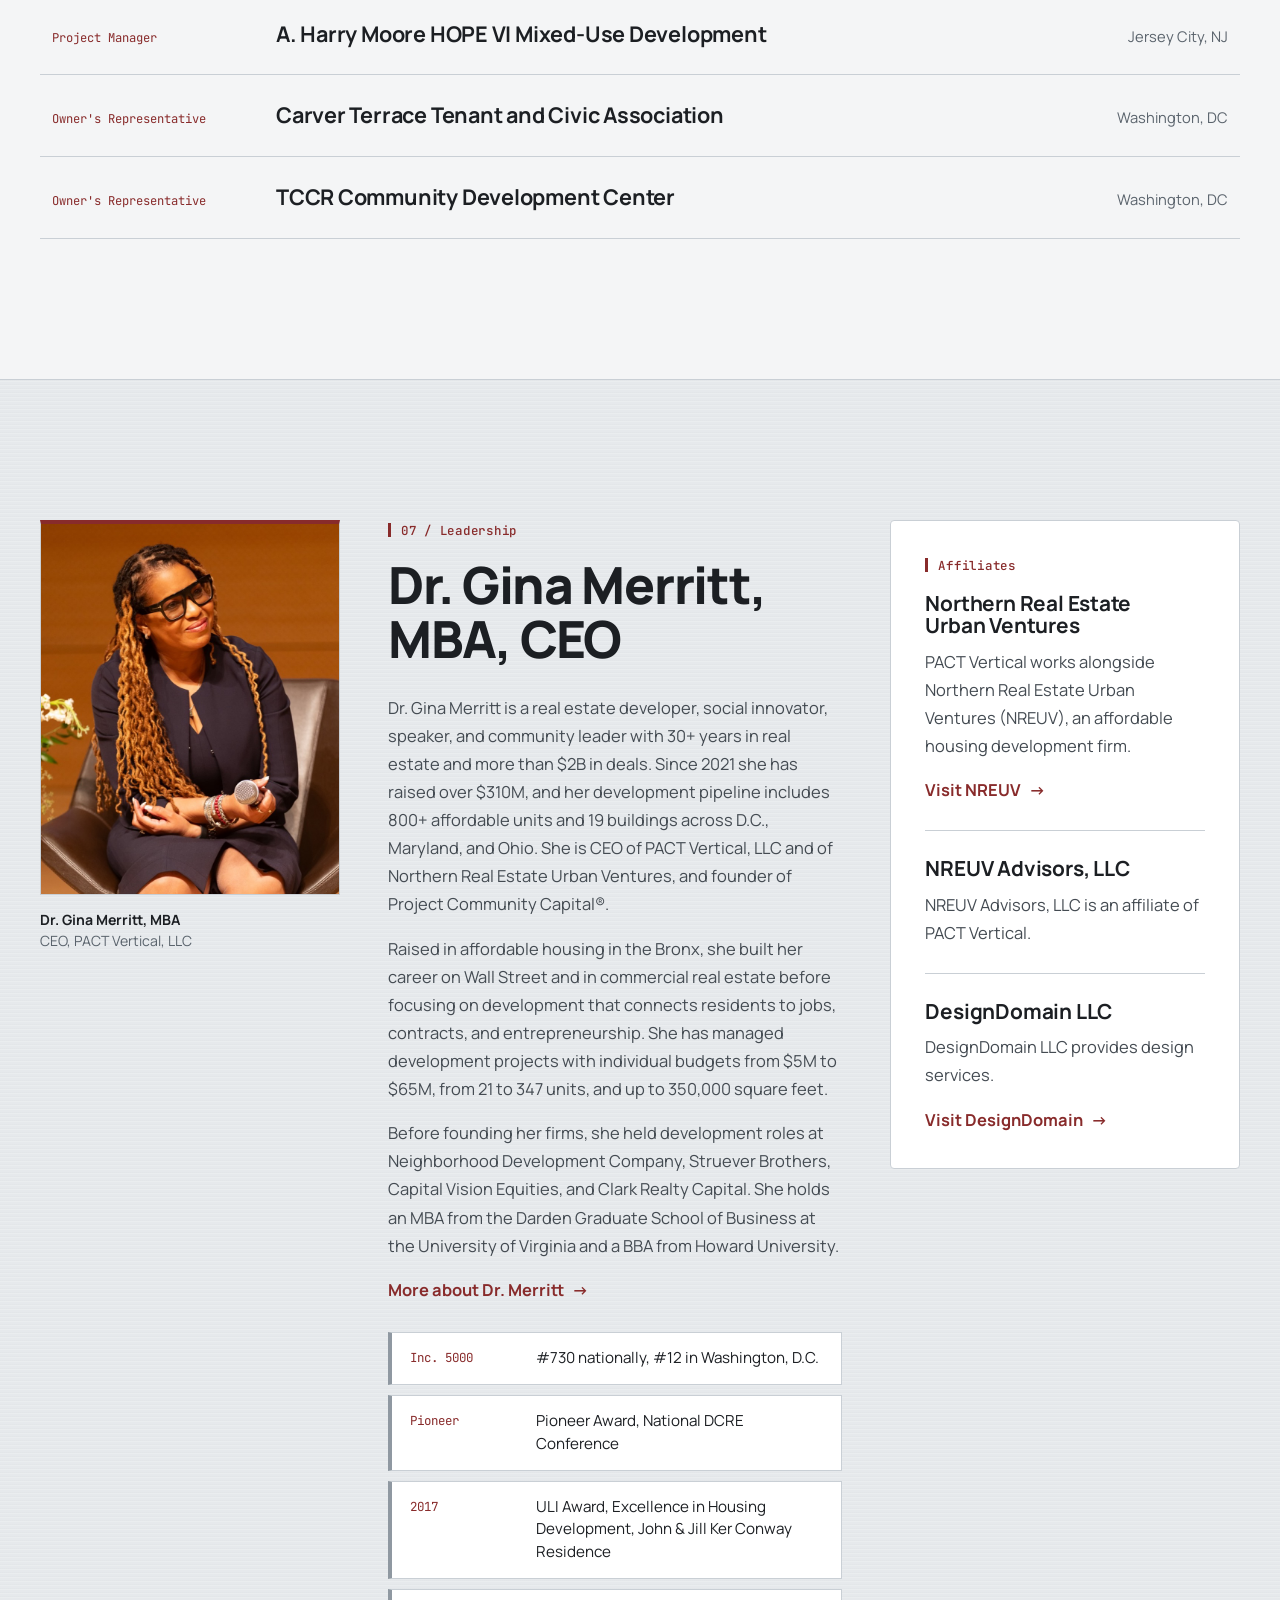
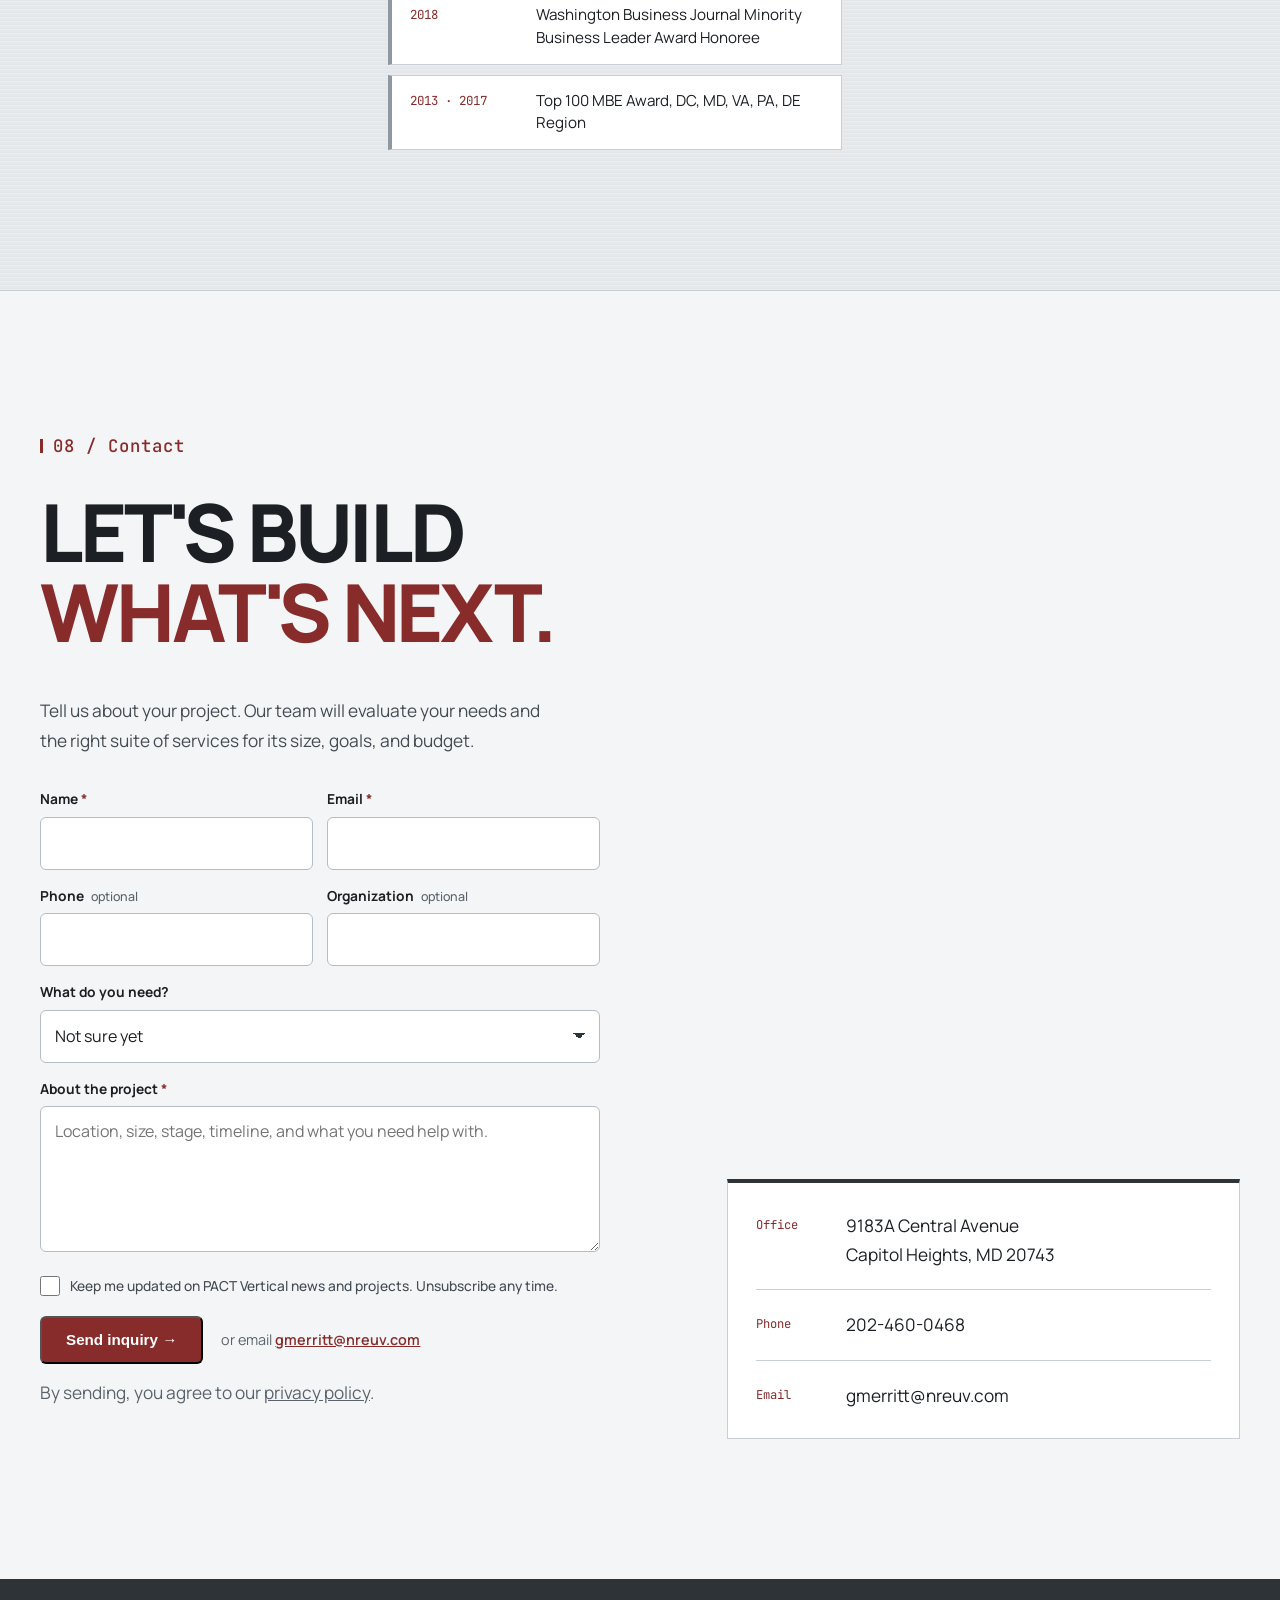
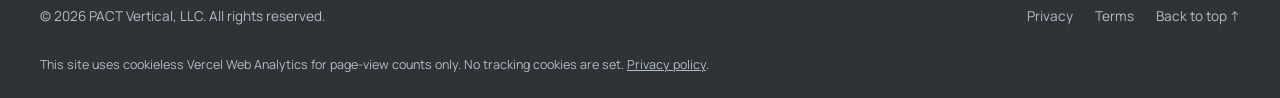
==== commit e8b4cad5: "Contact inbox: gmerritt@nreuv.com (pactvertical.com has no MX) Co-Authored-By: Claude Fable 5.1 <nor" ====
--- a/index.html
+++ b/index.html
@@ -9,15 +9,15 @@
   <meta property="og:title" content="PACT Vertical | Partners, Advisors, Contractors, Technicians">
   <meta property="og:description" content="Development, design, and construction management for commercial real estate. Four assets in one.">
   <meta property="og:type" content="website">
-  <meta property="og:url" content="https://pactvertical.com/">
-  <meta property="og:image" content="https://pactvertical.com/assets/og-image.png">
+  <meta property="og:url" content="https://pactvertical.vercel.app/">
+  <meta property="og:image" content="https://pactvertical.vercel.app/assets/og-image.png">
   <meta property="og:image:width" content="1200">
   <meta property="og:image:height" content="630">
   <meta property="og:image:alt" content="PACT Vertical: Partners, Advisors, Contractors, Technicians">
   <meta name="twitter:card" content="summary_large_image">
   <meta name="twitter:title" content="PACT Vertical | Partners, Advisors, Contractors, Technicians">
   <meta name="twitter:description" content="Development, design, and construction management for commercial real estate. Four assets in one.">
-  <meta name="twitter:image" content="https://pactvertical.com/assets/og-image.png">
+  <meta name="twitter:image" content="https://pactvertical.vercel.app/assets/og-image.png">
   <meta name="theme-color" content="#E6E9EC">
   <link rel="canonical" href="https://pactvertical.com/">
   <link rel="icon" href="/favicon.ico" sizes="32x32">
@@ -45,7 +45,7 @@
         "foundingDate": "2021-01",
         "founder": { "@type": "Person", "name": "Gina Merritt", "honorificPrefix": "Dr.", "jobTitle": "CEO", "url": "https://drginamerritt.net", "image": "https://pactvertical.com/assets/gina-merritt.jpg" },
         "telephone": "+1-202-460-0468",
-        "email": "gmerritt@pactvertical.com",
+        "email": "gmerritt@nreuv.com",
         "address": { "@type": "PostalAddress", "streetAddress": "9183A Central Avenue", "addressLocality": "Capitol Heights", "addressRegion": "MD", "postalCode": "20743", "addressCountry": "US" },
         "areaServed": ["Washington, DC", "Maryland", "Virginia"],
         "knowsAbout": ["Development management", "Design management", "Construction management", "Value engineering", "Construction budgeting and cost estimating", "Trade management"]
@@ -367,7 +367,7 @@
             <input type="hidden" name="t" id="cf-t" value="">
             <div class="form-actions">
               <button class="btn btn-primary" type="submit" id="cf-submit"><span class="btn-label">Send inquiry <span aria-hidden="true">&rarr;</span></span><span class="btn-busy" aria-hidden="true">Sending&hellip;</span></button>
-              <span class="form-alt">or email <a href="mailto:gmerritt@pactvertical.com">gmerritt@pactvertical.com</a></span>
+              <span class="form-alt">or email <a href="mailto:gmerritt@nreuv.com">gmerritt@nreuv.com</a></span>
             </div>
             <p class="form-status" id="cf-status" role="status" aria-live="polite"></p>
             <p class="form-consent">By sending, you agree to our <a href="/privacy">privacy policy</a>.</p>
@@ -383,7 +383,7 @@
         <dl class="contact-list reveal">
           <div><dt>Office</dt><dd>9183A Central Avenue<br>Capitol Heights, MD 20743</dd></div>
           <div><dt>Phone</dt><dd><a href="tel:+12024600468">202-460-0468</a></dd></div>
-          <div><dt>Email</dt><dd><a href="mailto:gmerritt@pactvertical.com">gmerritt@pactvertical.com</a></dd></div>
+          <div><dt>Email</dt><dd><a href="mailto:gmerritt@nreuv.com">gmerritt@nreuv.com</a></dd></div>
         </dl>
       </div>
     </section>
